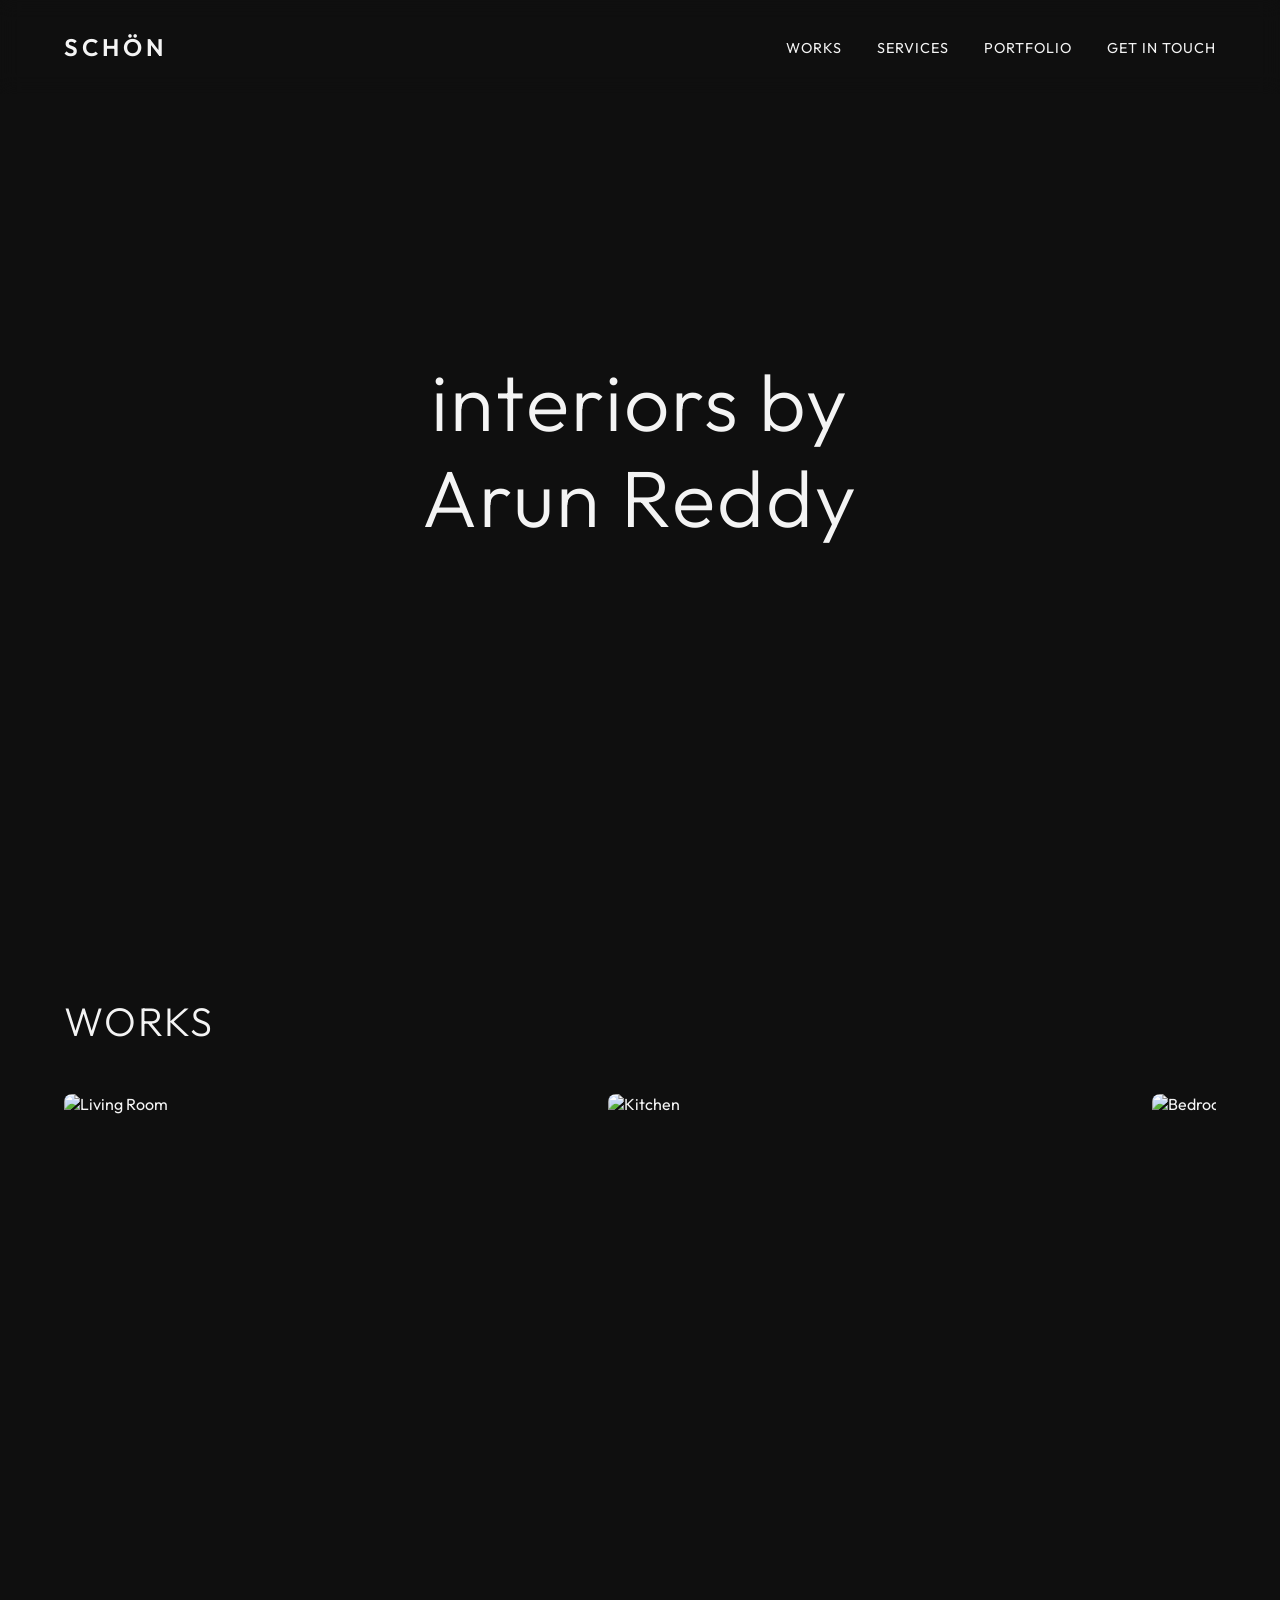
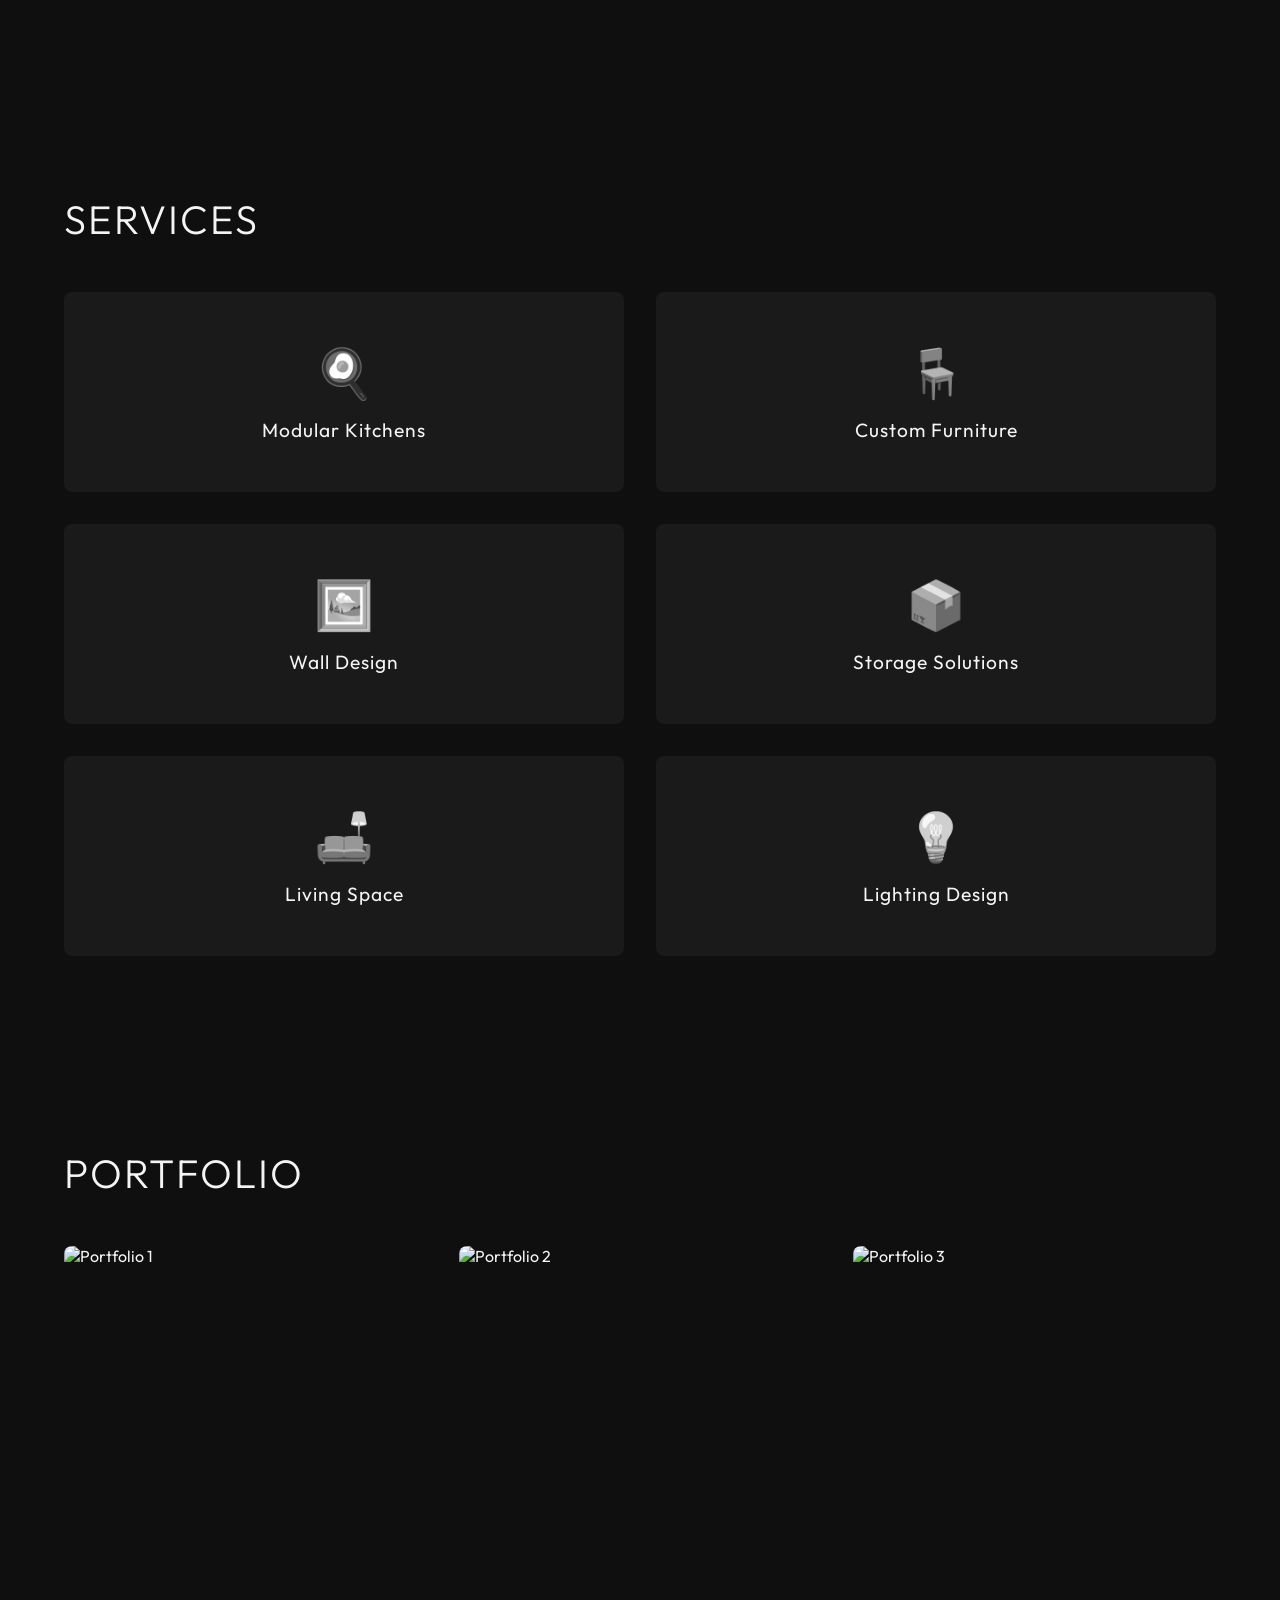
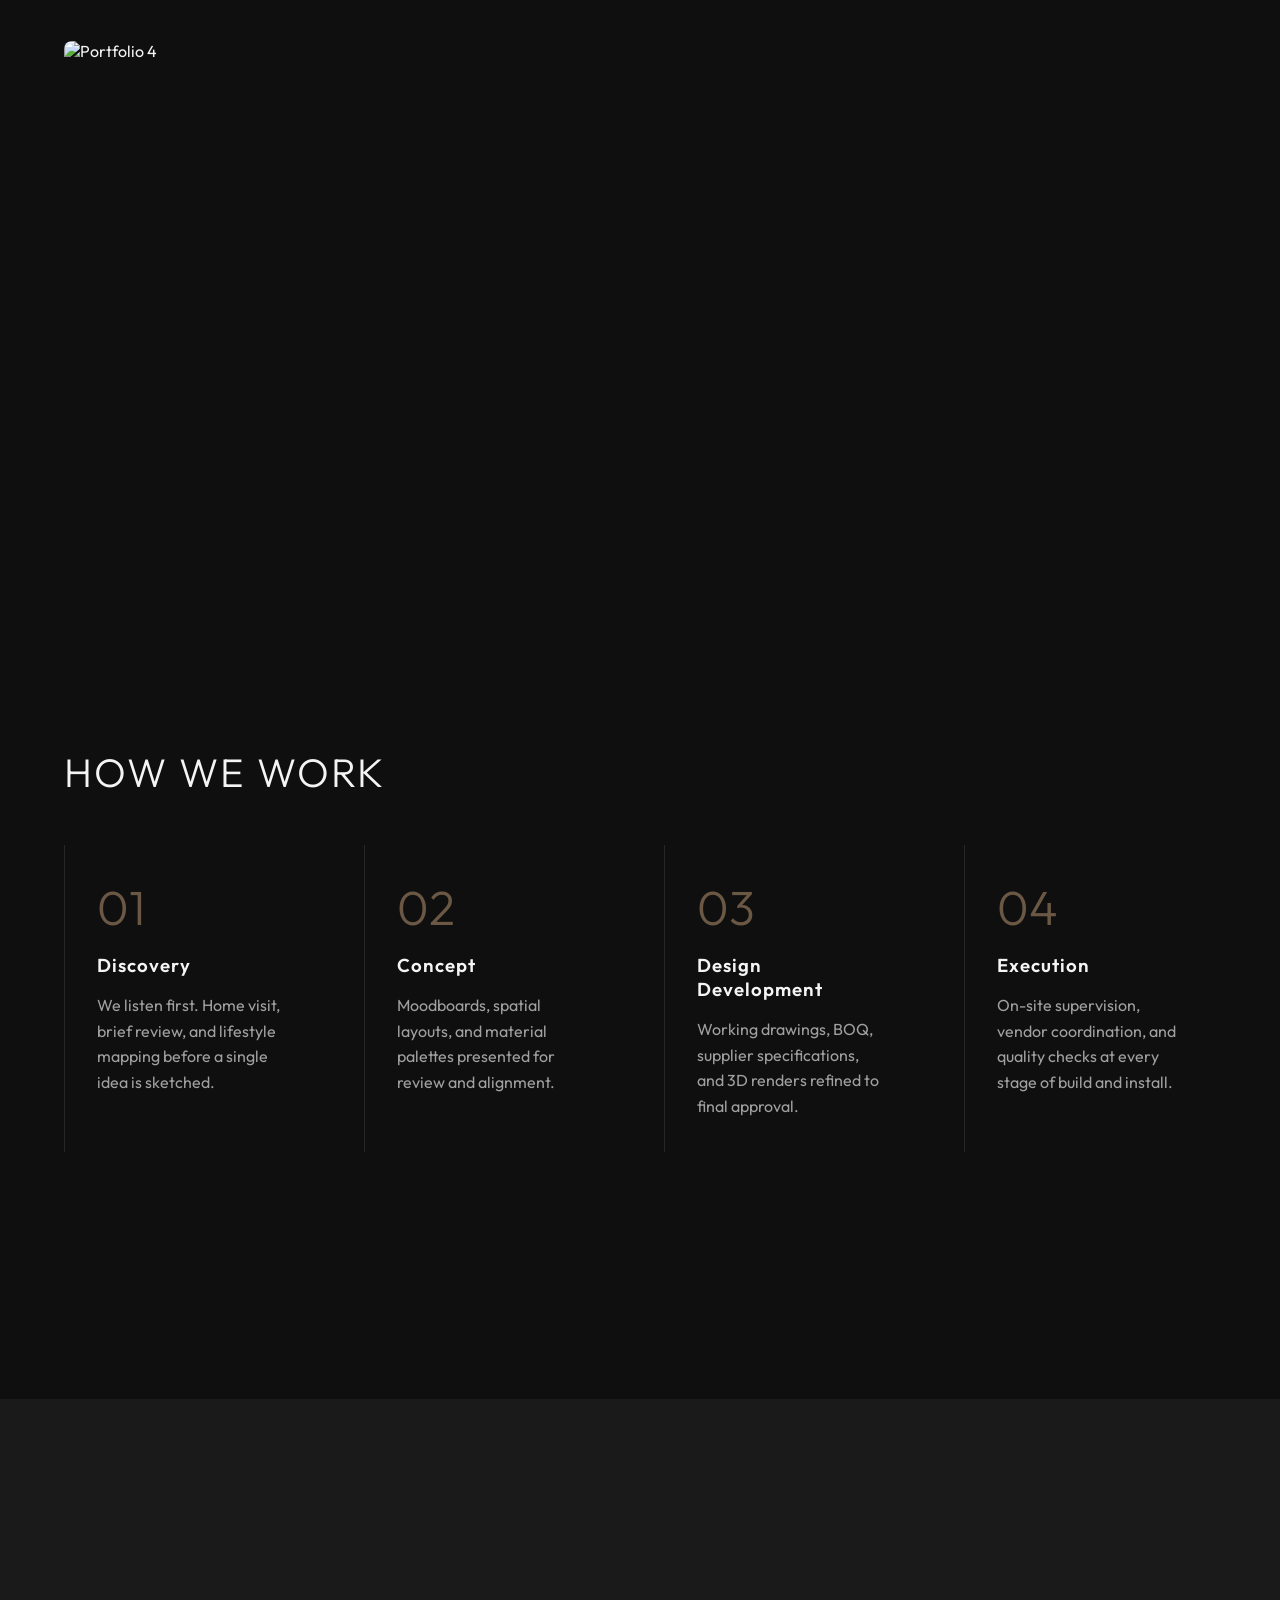
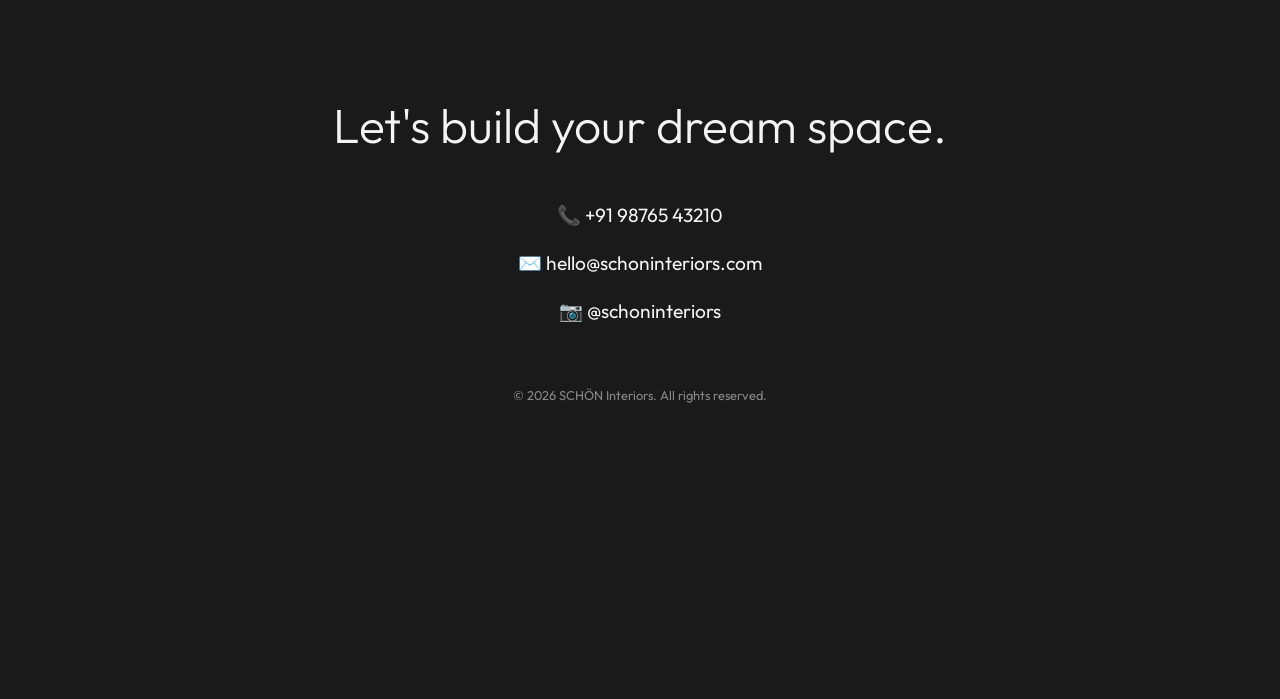
==== index.html @ d665f3f0 "Add files via upload" ====
<!DOCTYPE html>
<html lang="en">
<head>
    <meta charset="UTF-8">
    <meta name="viewport" content="width=device-width, initial-scale=1.0">
    <title>SCHÖN | Interiors by Arun Reddy</title>
    <link rel="stylesheet" href="style.css">
    <link rel="preconnect" href="https://fonts.googleapis.com">
    <link rel="preconnect" href="https://fonts.gstatic.com" crossorigin>
    <link href="https://fonts.googleapis.com/css2?family=Outfit:wght@300;400;600&display=swap" rel="stylesheet">
</head>
<body>
    <!-- Intro Animation -->
    <div id="intro">
        <h1 class="intro-logo">SCHÖN</h1>
    </div>

    <!-- Header -->
    <header id="header">
        <div class="logo">SCHÖN</div>
        <nav>
            <a href="#works">Works</a>
            <a href="#services">Services</a>
            <a href="#portfolio">Portfolio</a>
            <a href="#contact">Get in Touch</a>
        </nav>
    </header>

    <!-- Hero Section -->
    <section id="hero">
        <div class="hero-content">
            <h1>interiors by<br>Arun Reddy</h1>
        </div>
    </section>

    <!-- Works Section -->
    <section id="works">
        <h2 class="section-title">Works</h2>
        <div class="horizontal-scroll-wrapper">
            <div class="horizontal-scroll-container" id="works-container">
                <div class="work-item">
                    <img src="https://images.unsplash.com/photo-1600210492486-724fe5c67fb0?auto=format&fit=crop&w=800&q=80" alt="Living Room">
                    <div class="overlay"><span>Luxury Living Room</span></div>
                </div>
                <div class="work-item">
                    <img src="https://images.unsplash.com/photo-1556910103-1c02745aae4d?auto=format&fit=crop&w=800&q=80" alt="Kitchen">
                    <div class="overlay"><span>Modern Modular Kitchen</span></div>
                </div>
                <div class="work-item">
                    <img src="https://images.unsplash.com/photo-1540932239986-30128078f3c5?auto=format&fit=crop&w=800&q=80" alt="Bedroom">
                    <div class="overlay"><span>Minimalist Bedroom</span></div>
                </div>
                <div class="work-item">
                    <img src="https://images.unsplash.com/photo-1588854337236-6889d631faa8?auto=format&fit=crop&w=800&q=80" alt="Office">
                    <div class="overlay"><span>Corporate Workspace</span></div>
                </div>
                <div class="work-item">
                    <img src="https://images.unsplash.com/photo-1600607687920-4e2a09cf159d?auto=format&fit=crop&w=800&q=80" alt="Dining">
                    <div class="overlay"><span>Elegant Dining Area</span></div>
                </div>
                <div class="work-item">
                    <img src="https://images.unsplash.com/photo-1600585154340-be6161a56a0c?auto=format&fit=crop&w=800&q=80" alt="Villa">
                    <div class="overlay"><span>Bespoke Villa</span></div>
                </div>
            </div>
        </div>
    </section>

    <!-- Services Section -->
    <section id="services">
        <h2 class="section-title">Services</h2>
        <div class="services-grid">
            <a href="service.html?type=modular-kitchens" class="service-card">
                <div class="icon">🍳</div>
                <h3>Modular Kitchens</h3>
            </a>
            <a href="service.html?type=custom-furniture" class="service-card">
                <div class="icon">🪑</div>
                <h3>Custom Furniture</h3>
            </a>
            <a href="service.html?type=wall-design" class="service-card">
                <div class="icon">🖼️</div>
                <h3>Wall Design</h3>
            </a>
            <a href="service.html?type=storage-solutions" class="service-card">
                <div class="icon">📦</div>
                <h3>Storage Solutions</h3>
            </a>
            <a href="service.html?type=living-space" class="service-card">
                <div class="icon">🛋️</div>
                <h3>Living Space</h3>
            </a>
            <a href="service.html?type=lighting-design" class="service-card">
                <div class="icon">💡</div>
                <h3>Lighting Design</h3>
            </a>
        </div>
    </section>

    <!-- Portfolio Section -->
    <section id="portfolio">
        <h2 class="section-title">Portfolio</h2>
        <div class="portfolio-grid">
            <div class="portfolio-item"><img src="https://images.unsplash.com/photo-1600210492493-0946911123ea?auto=format&fit=crop&w=600&q=80" alt="Portfolio 1"></div>
            <div class="portfolio-item"><img src="https://images.unsplash.com/photo-1616486338812-3dadae4b4ace?auto=format&fit=crop&w=600&q=80" alt="Portfolio 2"></div>
            <div class="portfolio-item"><img src="https://images.unsplash.com/photo-1618221195710-dd6b41faaea6?auto=format&fit=crop&w=600&q=80" alt="Portfolio 3"></div>
            <div class="portfolio-item"><img src="https://images.unsplash.com/photo-1616137466211-f939a420be84?auto=format&fit=crop&w=600&q=80" alt="Portfolio 4"></div>
        </div>
    </section>

    <!-- How We Work Section -->
    <section id="how-we-work">
        <h2 class="section-title">How we work</h2>
        <div class="process-steps">
            <div class="step">
                <div class="step-number">01</div>
                <h3>Discovery</h3>
                <p>We listen first. Home visit, brief review, and lifestyle mapping before a single idea is sketched.</p>
            </div>
            <div class="step">
                <div class="step-number">02</div>
                <h3>Concept</h3>
                <p>Moodboards, spatial layouts, and material palettes presented for review and alignment.</p>
            </div>
            <div class="step">
                <div class="step-number">03</div>
                <h3>Design Development</h3>
                <p>Working drawings, BOQ, supplier specifications, and 3D renders refined to final approval.</p>
            </div>
            <div class="step">
                <div class="step-number">04</div>
                <h3>Execution</h3>
                <p>On-site supervision, vendor coordination, and quality checks at every stage of build and install.</p>
            </div>
        </div>
    </section>

    <!-- Get In Touch Section -->
    <section id="contact">
        <div class="contact-content">
            <h2>Let's build your dream space.</h2>
            <div class="contact-details">
                <a href="tel:+919876543210" class="contact-link">📞 +91 98765 43210</a>
                <a href="mailto:hello@schoninteriors.com" class="contact-link">✉️ hello@schoninteriors.com</a>
                <a href="https://instagram.com/schoninteriors" target="_blank" class="contact-link">📷 @schoninteriors</a>
            </div>
        </div>
        <footer>
            <p>&copy; 2026 SCHÖN Interiors. All rights reserved.</p>
        </footer>
    </section>

    <script src="script.js"></script>
</body>
</html>
---- style.css ----
:root {
    --bg-color: #0f0f0f;
    --text-color: #f4f4f4;
    --accent-color: #c7a17a;
    --card-bg: #1a1a1a;
    --hover-bg: #2a2a2a;
    --transition: all 0.3s ease;
}

* {
    margin: 0;
    padding: 0;
    box-sizing: border-box;
}

html {
    scroll-behavior: smooth;
}

body {
    font-family: 'Outfit', sans-serif;
    background-color: var(--bg-color);
    color: var(--text-color);
    overflow-x: hidden;
}

/* Intro Animation */
#intro {
    position: fixed;
    top: 0;
    left: 0;
    width: 100%;
    height: 100vh;
    background-color: var(--bg-color);
    z-index: 9999;
    display: flex;
    justify-content: center;
    align-items: center;
    animation: fadeOut 1s ease-in-out 2s forwards;
}

.intro-logo {
    font-size: 4rem;
    letter-spacing: 10px;
    font-weight: 300;
    opacity: 0;
    animation: fadeInOut 2s ease-in-out forwards;
}

@keyframes fadeInOut {
    0% { opacity: 0; transform: scale(0.95); }
    50% { opacity: 1; transform: scale(1); }
    100% { opacity: 0; transform: scale(1.05); }
}

@keyframes fadeOut {
    to {
        opacity: 0;
        visibility: hidden;
    }
}

/* Header */
header {
    position: fixed;
    top: 0;
    left: 0;
    width: 100%;
    padding: 2rem 4rem;
    display: flex;
    justify-content: space-between;
    align-items: center;
    z-index: 1000;
    background: rgba(15, 15, 15, 0.8);
    backdrop-filter: blur(10px);
}

.logo {
    font-size: 1.5rem;
    font-weight: 600;
    letter-spacing: 4px;
}

nav a {
    color: var(--text-color);
    text-decoration: none;
    margin-left: 2rem;
    font-size: 0.9rem;
    text-transform: uppercase;
    letter-spacing: 1px;
    transition: var(--transition);
}

nav a:hover {
    color: var(--accent-color);
}

/* Common Section Styles */
section {
    padding: 6rem 4rem;
    min-height: 100vh;
    display: flex;
    flex-direction: column;
    justify-content: center;
}

.section-title {
    font-size: 2.5rem;
    font-weight: 300;
    margin-bottom: 3rem;
    text-transform: uppercase;
    letter-spacing: 2px;
}

/* Hero Section */
#hero {
    height: 100vh;
    display: flex;
    align-items: center;
    justify-content: center;
    text-align: center;
}

.hero-content h1 {
    font-size: 5rem;
    font-weight: 300;
    line-height: 1.2;
    letter-spacing: 2px;
}

/* Works Section - Horizontal Scroll */
#works {
    overflow: hidden;
    padding-bottom: 0;
    min-height: auto;
}

.horizontal-scroll-wrapper {
    overflow-x: auto;
    scrollbar-width: none; /* Firefox */
}

.horizontal-scroll-wrapper::-webkit-scrollbar {
    display: none; /* Chrome */
}

.horizontal-scroll-container {
    display: flex;
    gap: 2rem;
    padding-bottom: 4rem;
    width: max-content;
}

.work-item {
    position: relative;
    width: 40vw; /* 2 columns roughly visible */
    min-width: 300px;
    height: 60vh;
    border-radius: 8px;
    overflow: hidden;
    cursor: pointer;
}

.work-item img {
    width: 100%;
    height: 100%;
    object-fit: cover;
    transition: transform 0.5s ease;
}

.work-item .overlay {
    position: absolute;
    inset: 0;
    background: rgba(0, 0, 0, 0.6);
    display: flex;
    align-items: center;
    justify-content: center;
    opacity: 0;
    transition: var(--transition);
}

.work-item .overlay span {
    font-size: 1.5rem;
    font-weight: 400;
    letter-spacing: 1px;
    transform: translateY(20px);
    transition: var(--transition);
}

.work-item:hover img {
    transform: scale(1.05);
}

.work-item:hover .overlay {
    opacity: 1;
}

.work-item:hover .overlay span {
    transform: translateY(0);
}

/* Services Section */
.services-grid {
    display: grid;
    grid-template-columns: repeat(2, 1fr);
    grid-auto-rows: minmax(200px, auto);
    gap: 2rem;
}

.service-card {
    background-color: var(--card-bg);
    padding: 3rem;
    border-radius: 8px;
    text-decoration: none;
    color: var(--text-color);
    display: flex;
    flex-direction: column;
    align-items: center;
    justify-content: center;
    text-align: center;
    transition: var(--transition);
}

.service-card .icon {
    font-size: 3rem;
    margin-bottom: 1rem;
    filter: grayscale(1);
    transition: var(--transition);
}

.service-card h3 {
    font-weight: 400;
    font-size: 1.2rem;
    letter-spacing: 1px;
}

.service-card:hover {
    background-color: var(--hover-bg);
    transform: translateY(-5px);
}

.service-card:hover h3 {
    color: var(--accent-color);
}

.service-card:hover .icon {
    filter: grayscale(0);
}

/* Portfolio Section */
.portfolio-grid {
    display: grid;
    grid-template-columns: repeat(auto-fill, minmax(300px, 1fr));
    gap: 2rem;
}

.portfolio-item {
    border-radius: 8px;
    overflow: hidden;
    aspect-ratio: 1;
}

.portfolio-item img {
    width: 100%;
    height: 100%;
    object-fit: cover;
    transition: transform 0.5s ease;
}

.portfolio-item:hover img {
    transform: scale(1.05);
}

/* How We Work Section */
.process-steps {
    display: grid;
    grid-template-columns: repeat(auto-fit, minmax(250px, 1fr));
    gap: 3rem;
}

.step {
    padding: 2rem;
    border-left: 1px solid rgba(255, 255, 255, 0.1);
}

.step-number {
    font-size: 3rem;
    font-weight: 300;
    color: var(--accent-color);
    opacity: 0.5;
    margin-bottom: 1rem;
}

.step h3 {
    margin-bottom: 1rem;
    font-weight: 600;
    letter-spacing: 1px;
}

.step p {
    color: #a0a0a0;
    line-height: 1.6;
}

/* Contact Section */
#contact {
    align-items: center;
    text-align: center;
    background-color: var(--card-bg);
}

.contact-content h2 {
    font-size: 3rem;
    font-weight: 300;
    margin-bottom: 3rem;
}

.contact-details {
    display: flex;
    flex-direction: column;
    gap: 1.5rem;
    margin-bottom: 4rem;
}

.contact-link {
    color: var(--text-color);
    text-decoration: none;
    font-size: 1.2rem;
    transition: var(--transition);
}

.contact-link:hover {
    color: var(--accent-color);
}

footer {
    opacity: 0.5;
    font-size: 0.8rem;
}

/* Responsive */
@media (max-width: 768px) {
    header { padding: 1.5rem; flex-direction: column; gap: 1rem; }
    nav a { margin: 0 1rem; }
    .hero-content h1 { font-size: 3rem; }
    .services-grid { grid-template-columns: 1fr; }
    .work-item { width: 80vw; }
}
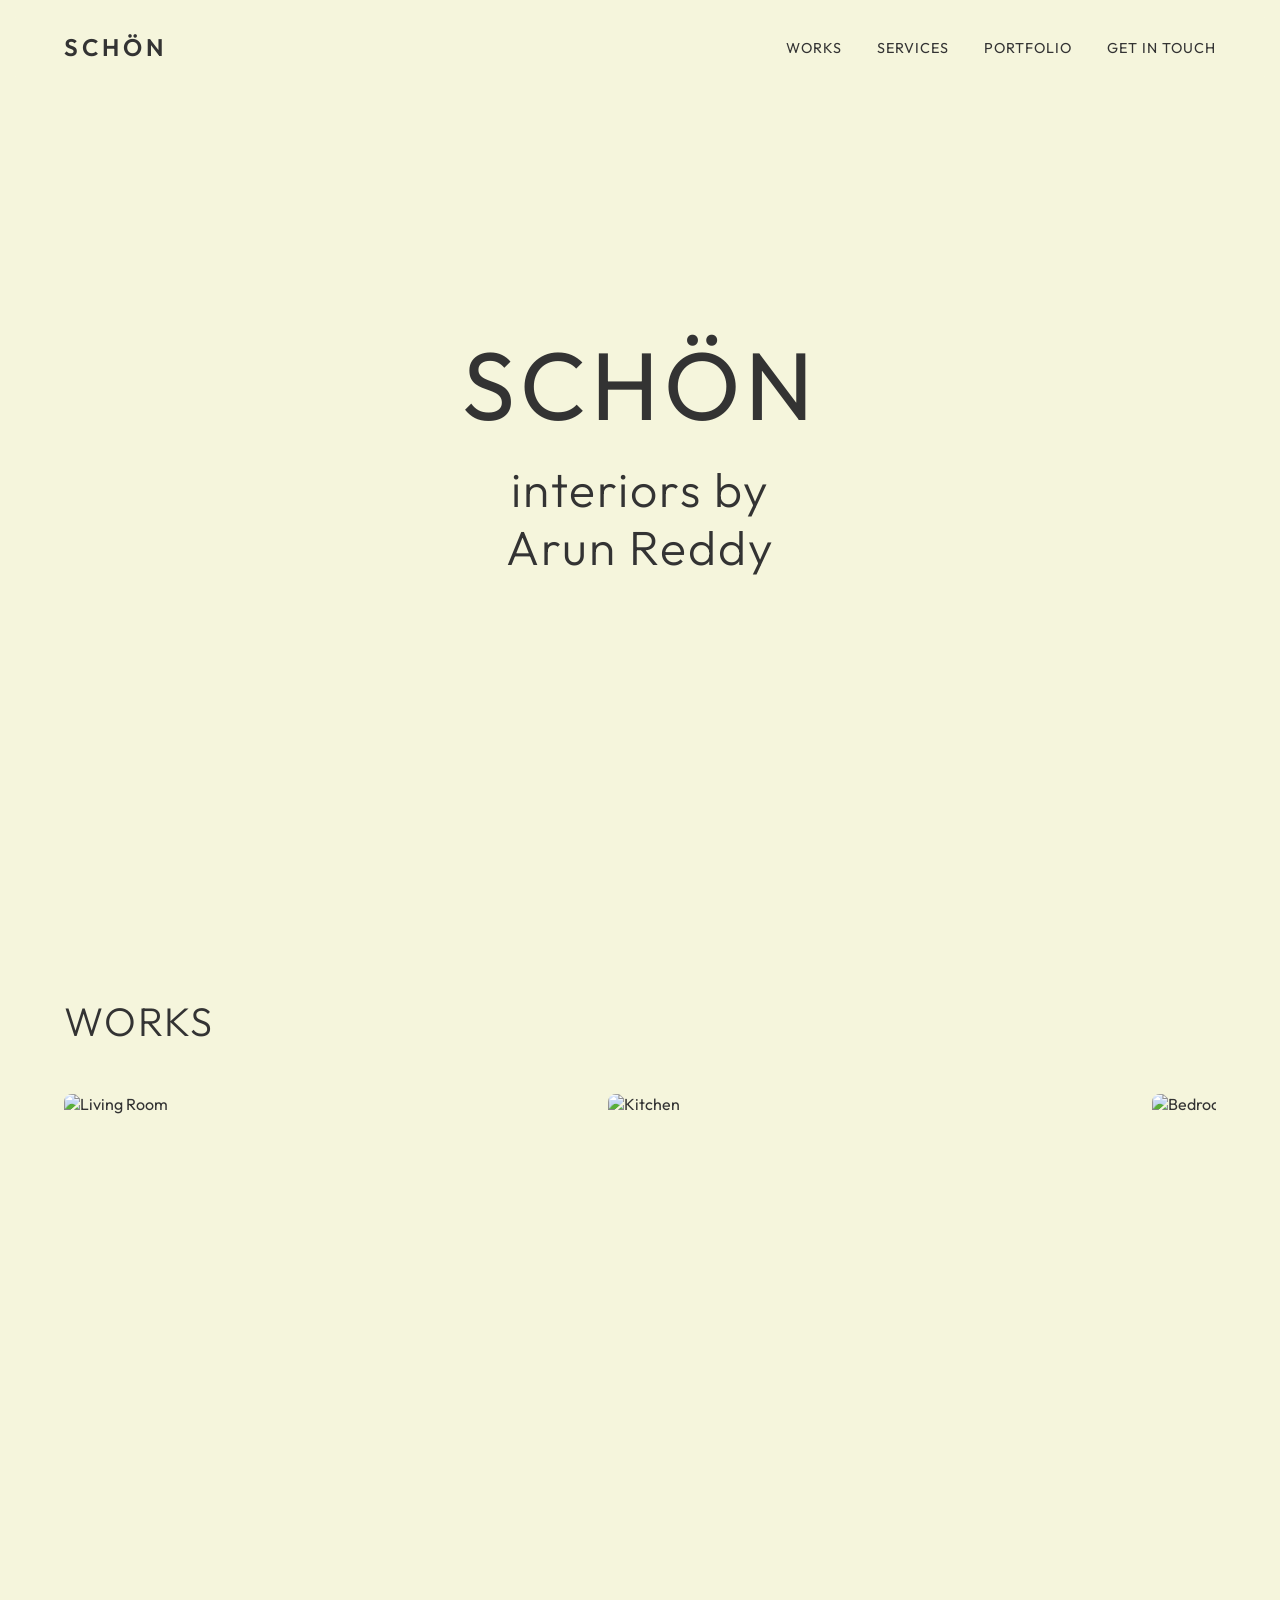
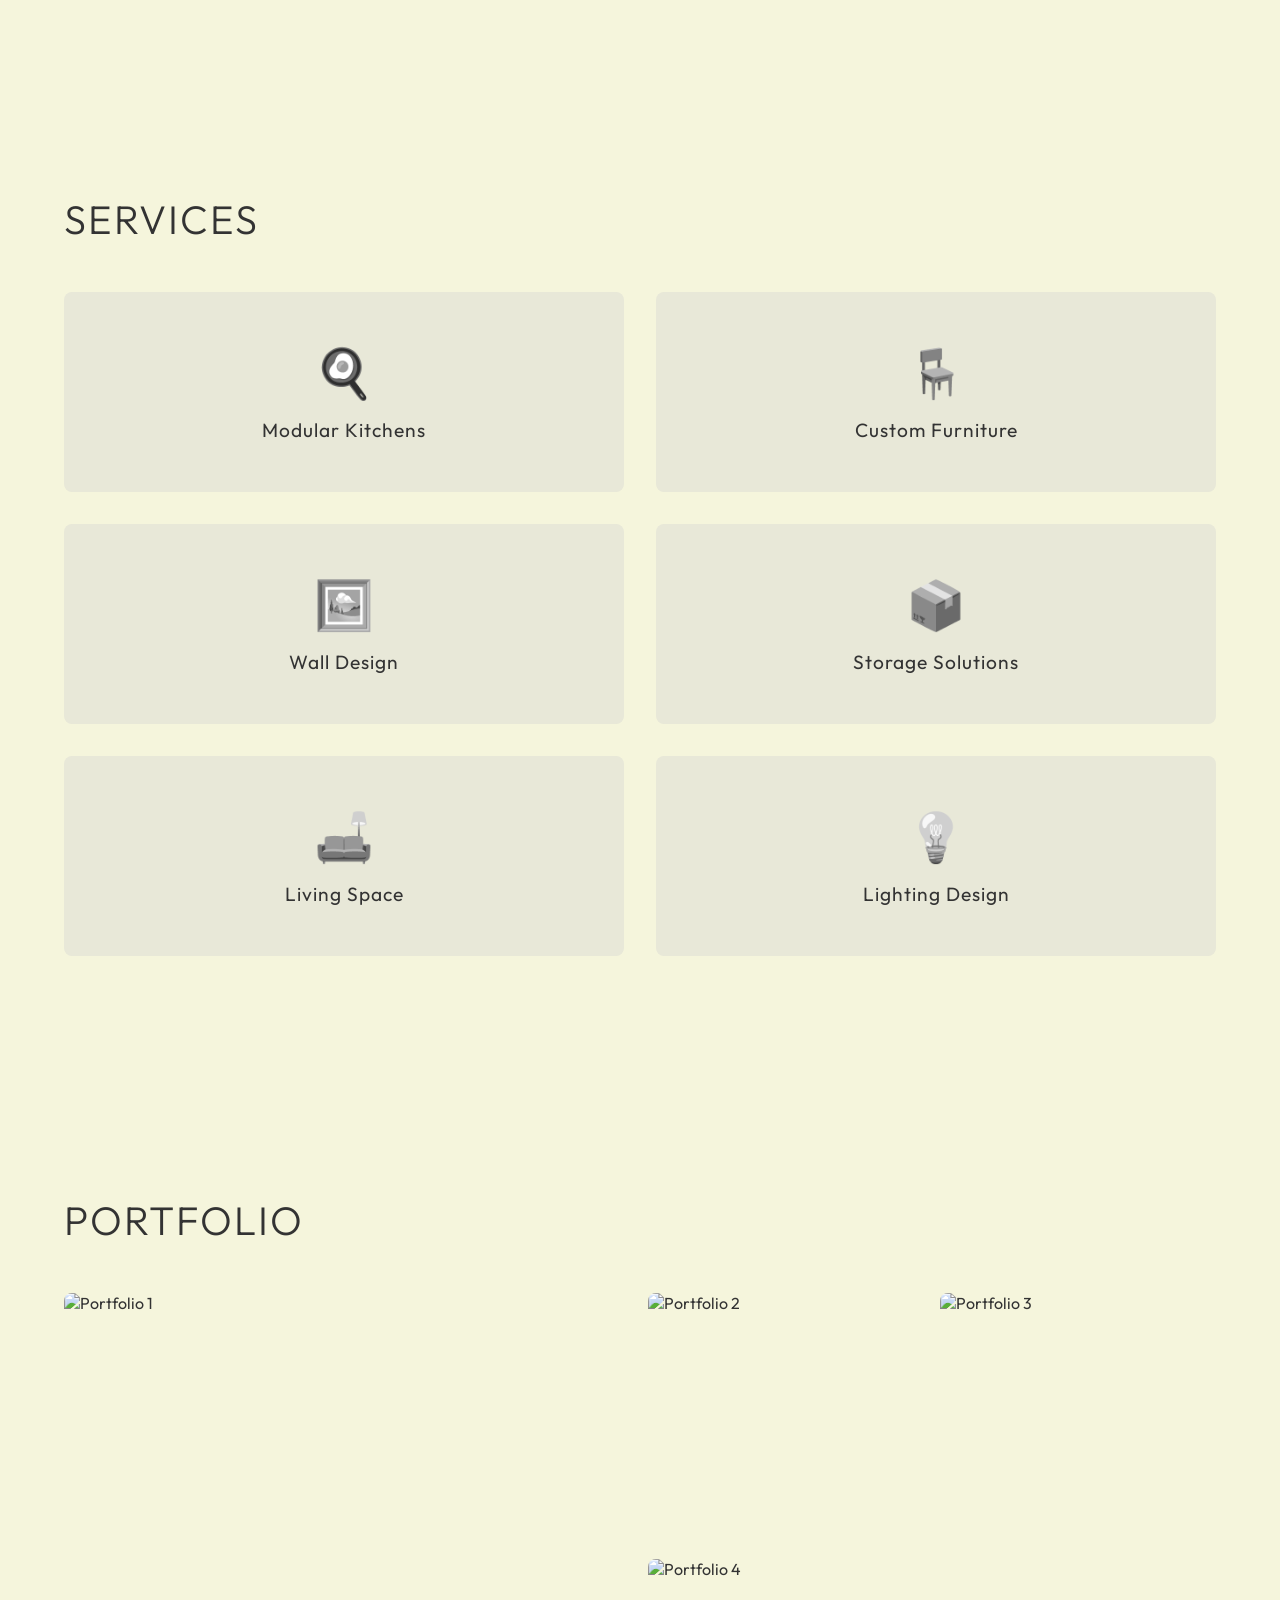
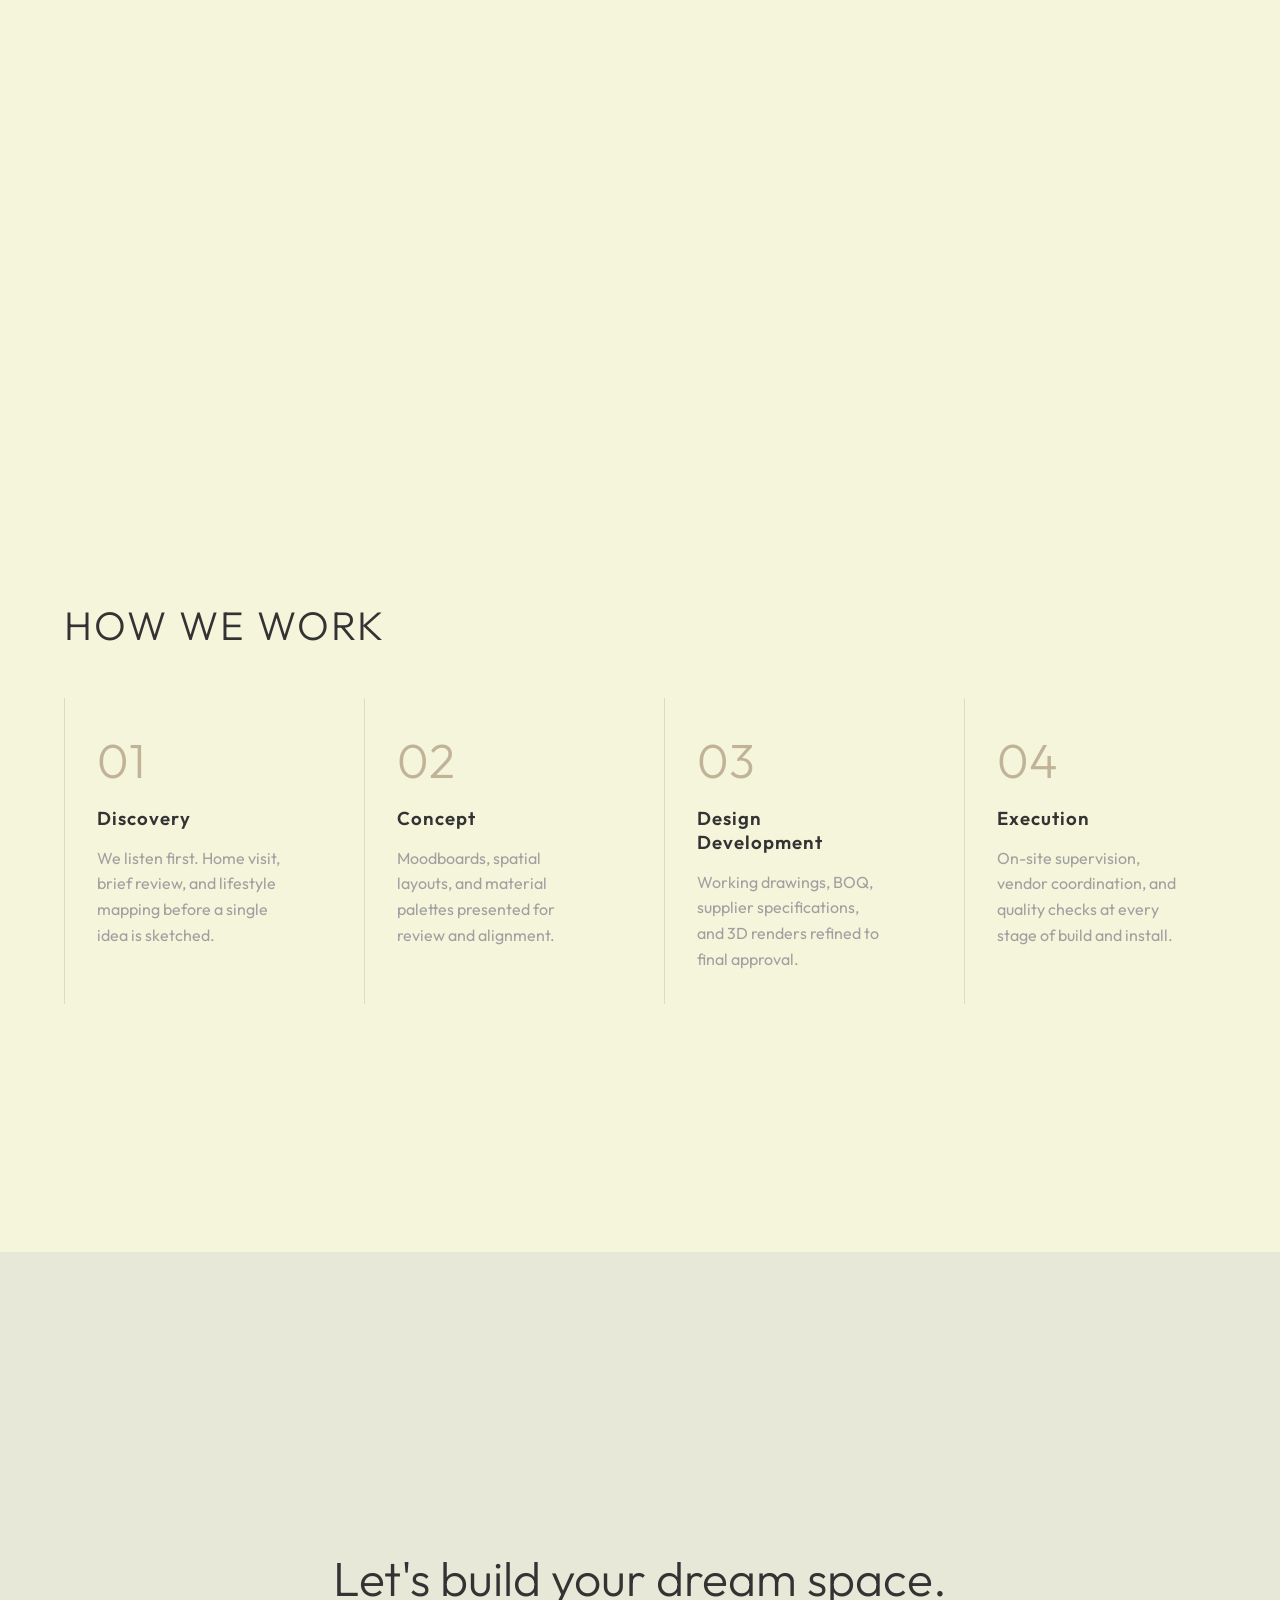
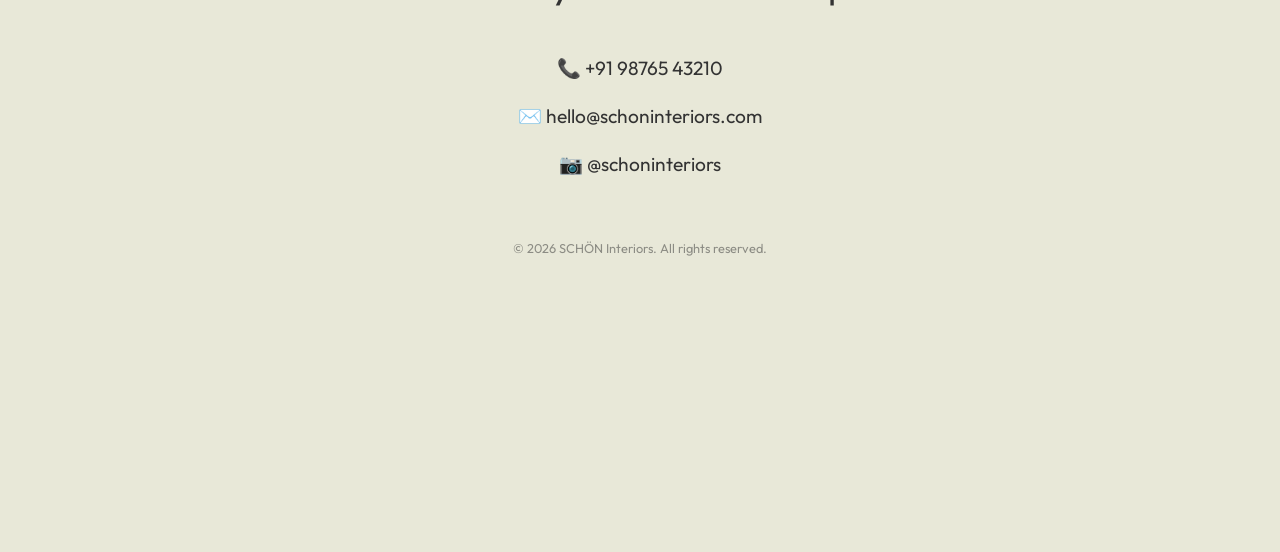
==== commit 08cd50cf: "Add files via upload" ====
--- a/index.html
+++ b/index.html
@@ -17,7 +17,7 @@
 
     <!-- Header -->
     <header id="header">
-        <div class="logo">SCHÖN</div>
+        <a href="index.html" class="logo" style="text-decoration:none; color:inherit;">SCHÖN</a>
         <nav>
             <a href="#works">Works</a>
             <a href="#services">Services</a>
@@ -29,7 +29,8 @@
     <!-- Hero Section -->
     <section id="hero">
         <div class="hero-content">
-            <h1>interiors by<br>Arun Reddy</h1>
+            <h1 class="hero-title">SCHÖN</h1>
+            <h2 class="hero-subtitle">interiors by<br>Arun Reddy</h2>
         </div>
     </section>
 
--- a/style.css
+++ b/style.css
@@ -1,9 +1,9 @@
 :root {
-    --bg-color: #0f0f0f;
-    --text-color: #f4f4f4;
-    --accent-color: #c7a17a;
-    --card-bg: #1a1a1a;
-    --hover-bg: #2a2a2a;
+    --bg-color: #f5f5dc;
+    --text-color: #333333;
+    --accent-color: #8c7355;
+    --card-bg: #e8e8d8;
+    --hover-bg: #dcdcc6;
     --transition: all 0.3s ease;
 }
 
@@ -48,9 +48,20 @@
 }
 
 @keyframes fadeInOut {
-    0% { opacity: 0; transform: scale(0.95); }
-    50% { opacity: 1; transform: scale(1); }
-    100% { opacity: 0; transform: scale(1.05); }
+    0% {
+        opacity: 0;
+        transform: scale(0.95);
+    }
+
+    50% {
+        opacity: 1;
+        transform: scale(1);
+    }
+
+    100% {
+        opacity: 0;
+        transform: scale(1.05);
+    }
 }
 
 @keyframes fadeOut {
@@ -71,7 +82,7 @@
     justify-content: space-between;
     align-items: center;
     z-index: 1000;
-    background: rgba(15, 15, 15, 0.8);
+    background: rgba(245, 245, 220, 0.8);
     backdrop-filter: blur(10px);
 }
 
@@ -121,8 +132,15 @@
     text-align: center;
 }
 
-.hero-content h1 {
-    font-size: 5rem;
+.hero-content .hero-title {
+    font-size: 6rem;
+    font-weight: 400;
+    letter-spacing: 5px;
+    margin-bottom: 1rem;
+}
+
+.hero-content .hero-subtitle {
+    font-size: 3rem;
     font-weight: 300;
     line-height: 1.2;
     letter-spacing: 2px;
@@ -137,11 +155,13 @@
 
 .horizontal-scroll-wrapper {
     overflow-x: auto;
-    scrollbar-width: none; /* Firefox */
+    scrollbar-width: none;
+    /* Firefox */
 }
 
 .horizontal-scroll-wrapper::-webkit-scrollbar {
-    display: none; /* Chrome */
+    display: none;
+    /* Chrome */
 }
 
 .horizontal-scroll-container {
@@ -149,11 +169,29 @@
     gap: 2rem;
     padding-bottom: 4rem;
     width: max-content;
+    animation: scrollWorks 20s linear infinite;
+}
+
+.horizontal-scroll-container:hover {
+    animation-play-state: paused;
+}
+
+@keyframes scrollWorks {
+    0% {
+        transform: translateX(0);
+    }
+
+    100% {
+        transform: translateX(calc(-50% - 1rem));
+    }
+
+    /* Scrolls half the duplicated list */
 }
 
 .work-item {
     position: relative;
-    width: 40vw; /* 2 columns roughly visible */
+    width: 40vw;
+    /* 2 columns roughly visible */
     min-width: 300px;
     height: 60vh;
     border-radius: 8px;
@@ -192,7 +230,7 @@
 }
 
 .work-item:hover .overlay {
-    opacity: 1;
+    opacity: 0.5;
 }
 
 .work-item:hover .overlay span {
@@ -250,14 +288,34 @@
 /* Portfolio Section */
 .portfolio-grid {
     display: grid;
-    grid-template-columns: repeat(auto-fill, minmax(300px, 1fr));
-    gap: 2rem;
+    grid-template-columns: repeat(4, 1fr);
+    grid-auto-rows: 250px;
+    gap: 1rem;
+}
+
+.portfolio-item:nth-child(1) {
+    grid-column: span 2;
+    grid-row: span 2;
+}
+
+.portfolio-item:nth-child(2) {
+    grid-column: span 1;
+    grid-row: span 1;
+}
+
+.portfolio-item:nth-child(3) {
+    grid-column: span 1;
+    grid-row: span 2;
+}
+
+.portfolio-item:nth-child(4) {
+    grid-column: span 1;
+    grid-row: span 1;
 }
 
 .portfolio-item {
     border-radius: 8px;
     overflow: hidden;
-    aspect-ratio: 1;
 }
 
 .portfolio-item img {
@@ -280,7 +338,7 @@
 
 .step {
     padding: 2rem;
-    border-left: 1px solid rgba(255, 255, 255, 0.1);
+    border-left: 1px solid rgba(0, 0, 0, 0.1);
 }
 
 .step-number {
@@ -340,9 +398,25 @@
 
 /* Responsive */
 @media (max-width: 768px) {
-    header { padding: 1.5rem; flex-direction: column; gap: 1rem; }
-    nav a { margin: 0 1rem; }
-    .hero-content h1 { font-size: 3rem; }
-    .services-grid { grid-template-columns: 1fr; }
-    .work-item { width: 80vw; }
-}
+    header {
+        padding: 1.5rem;
+        flex-direction: column;
+        gap: 1rem;
+    }
+
+    nav a {
+        margin: 0 1rem;
+    }
+
+    .hero-content h1 {
+        font-size: 3rem;
+    }
+
+    .services-grid {
+        grid-template-columns: 1fr;
+    }
+
+    .work-item {
+        width: 80vw;
+    }
+}
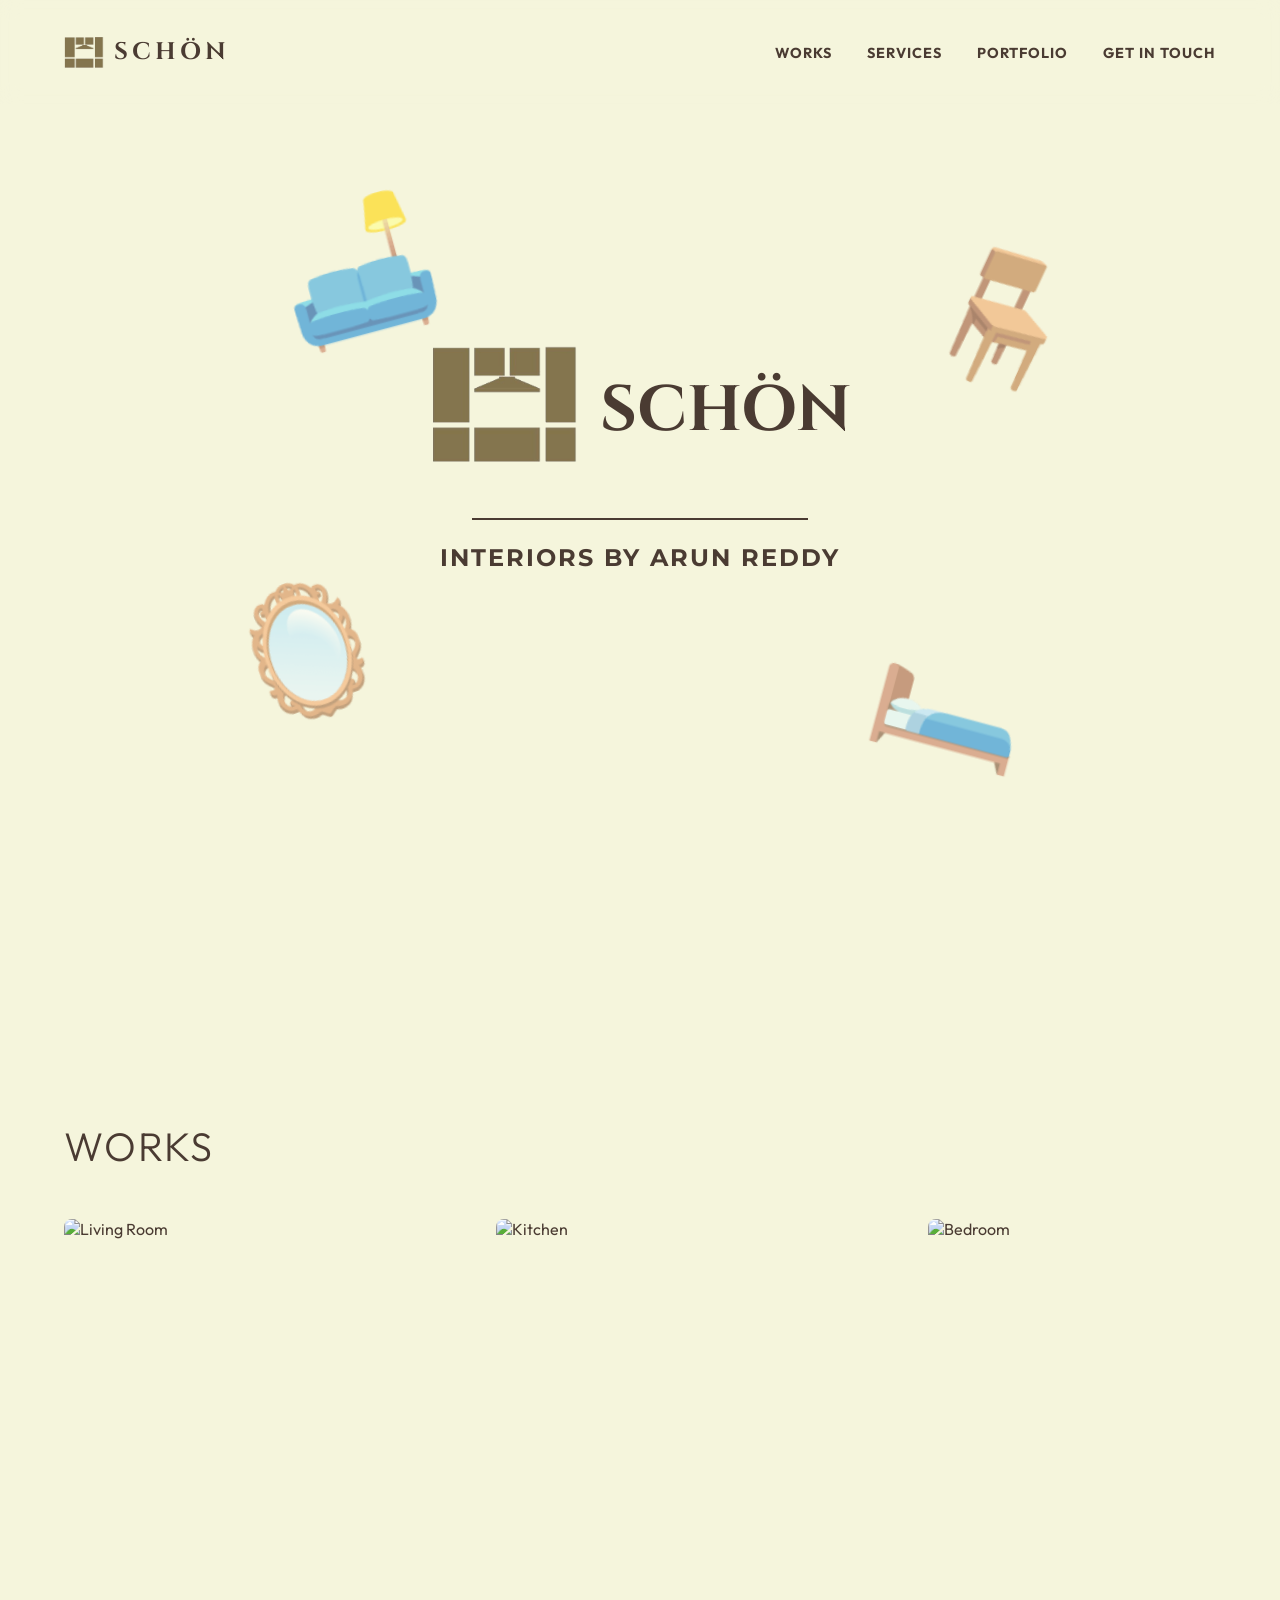
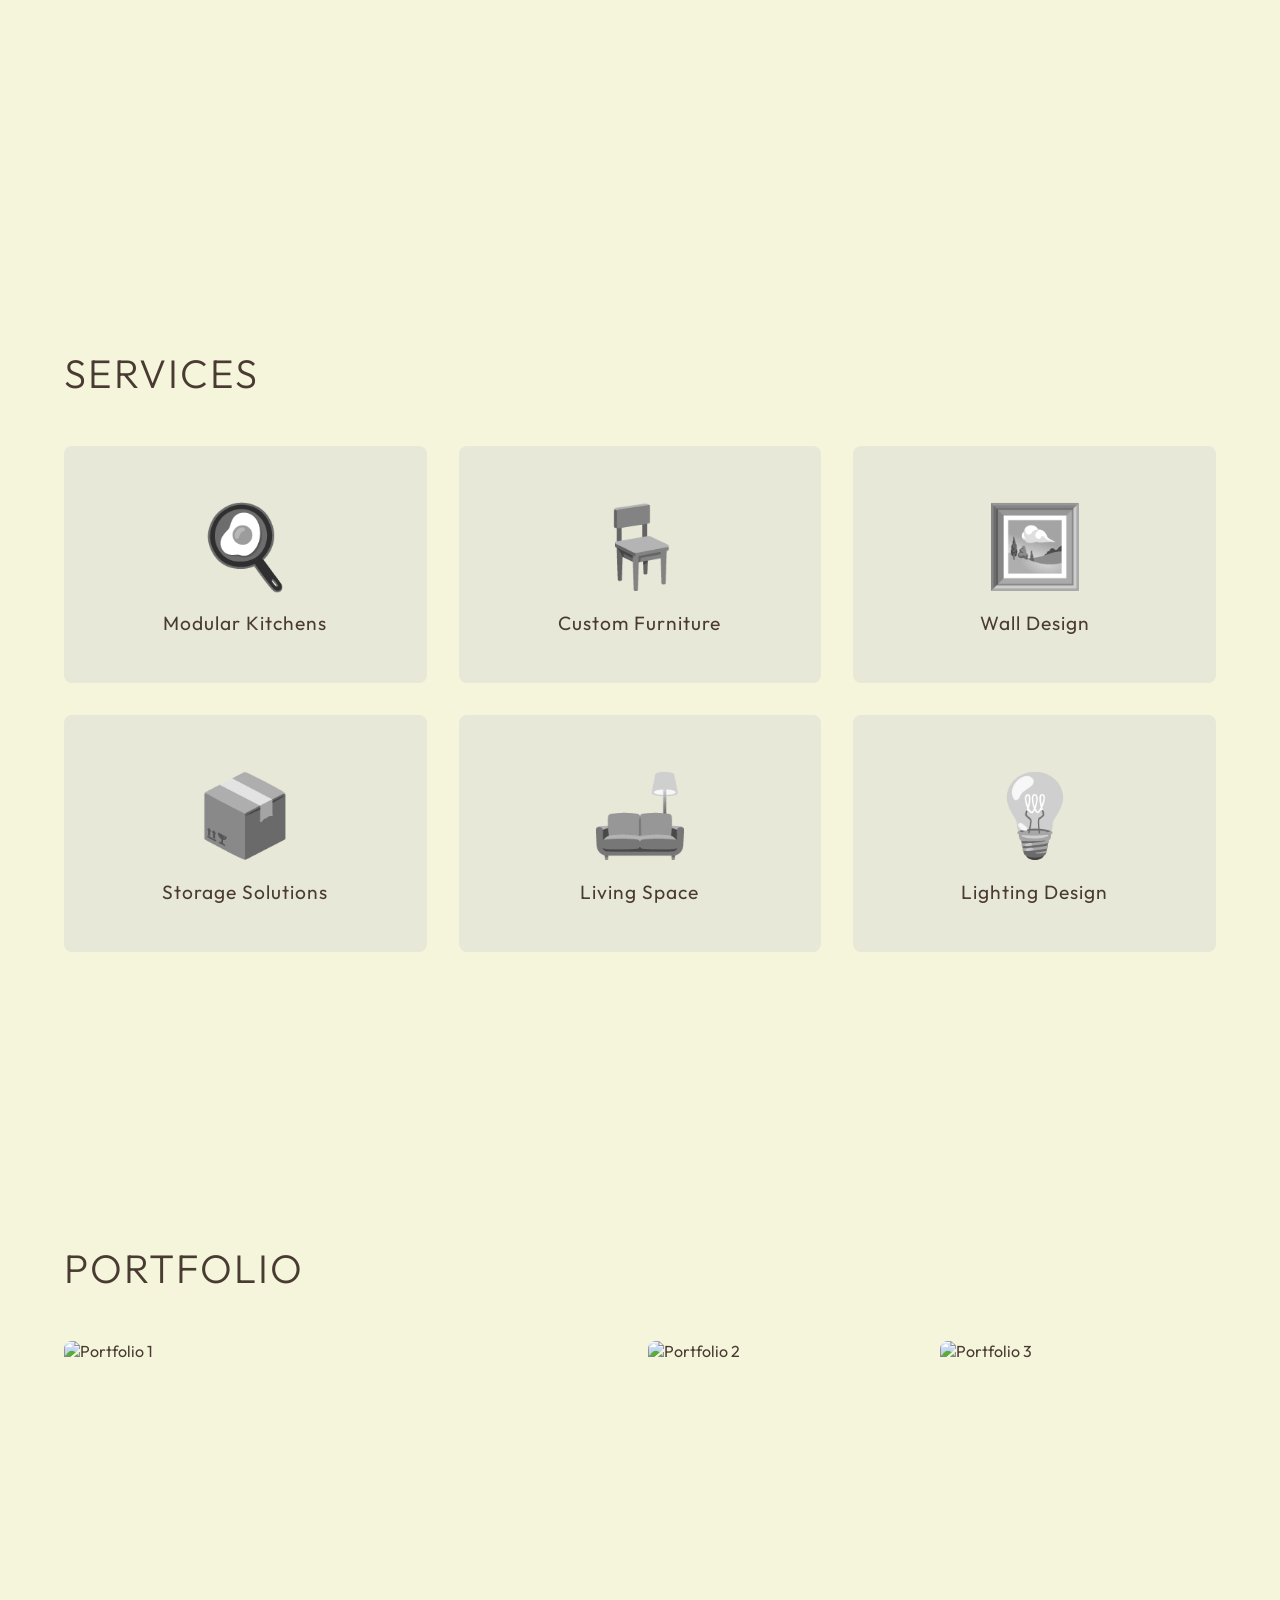
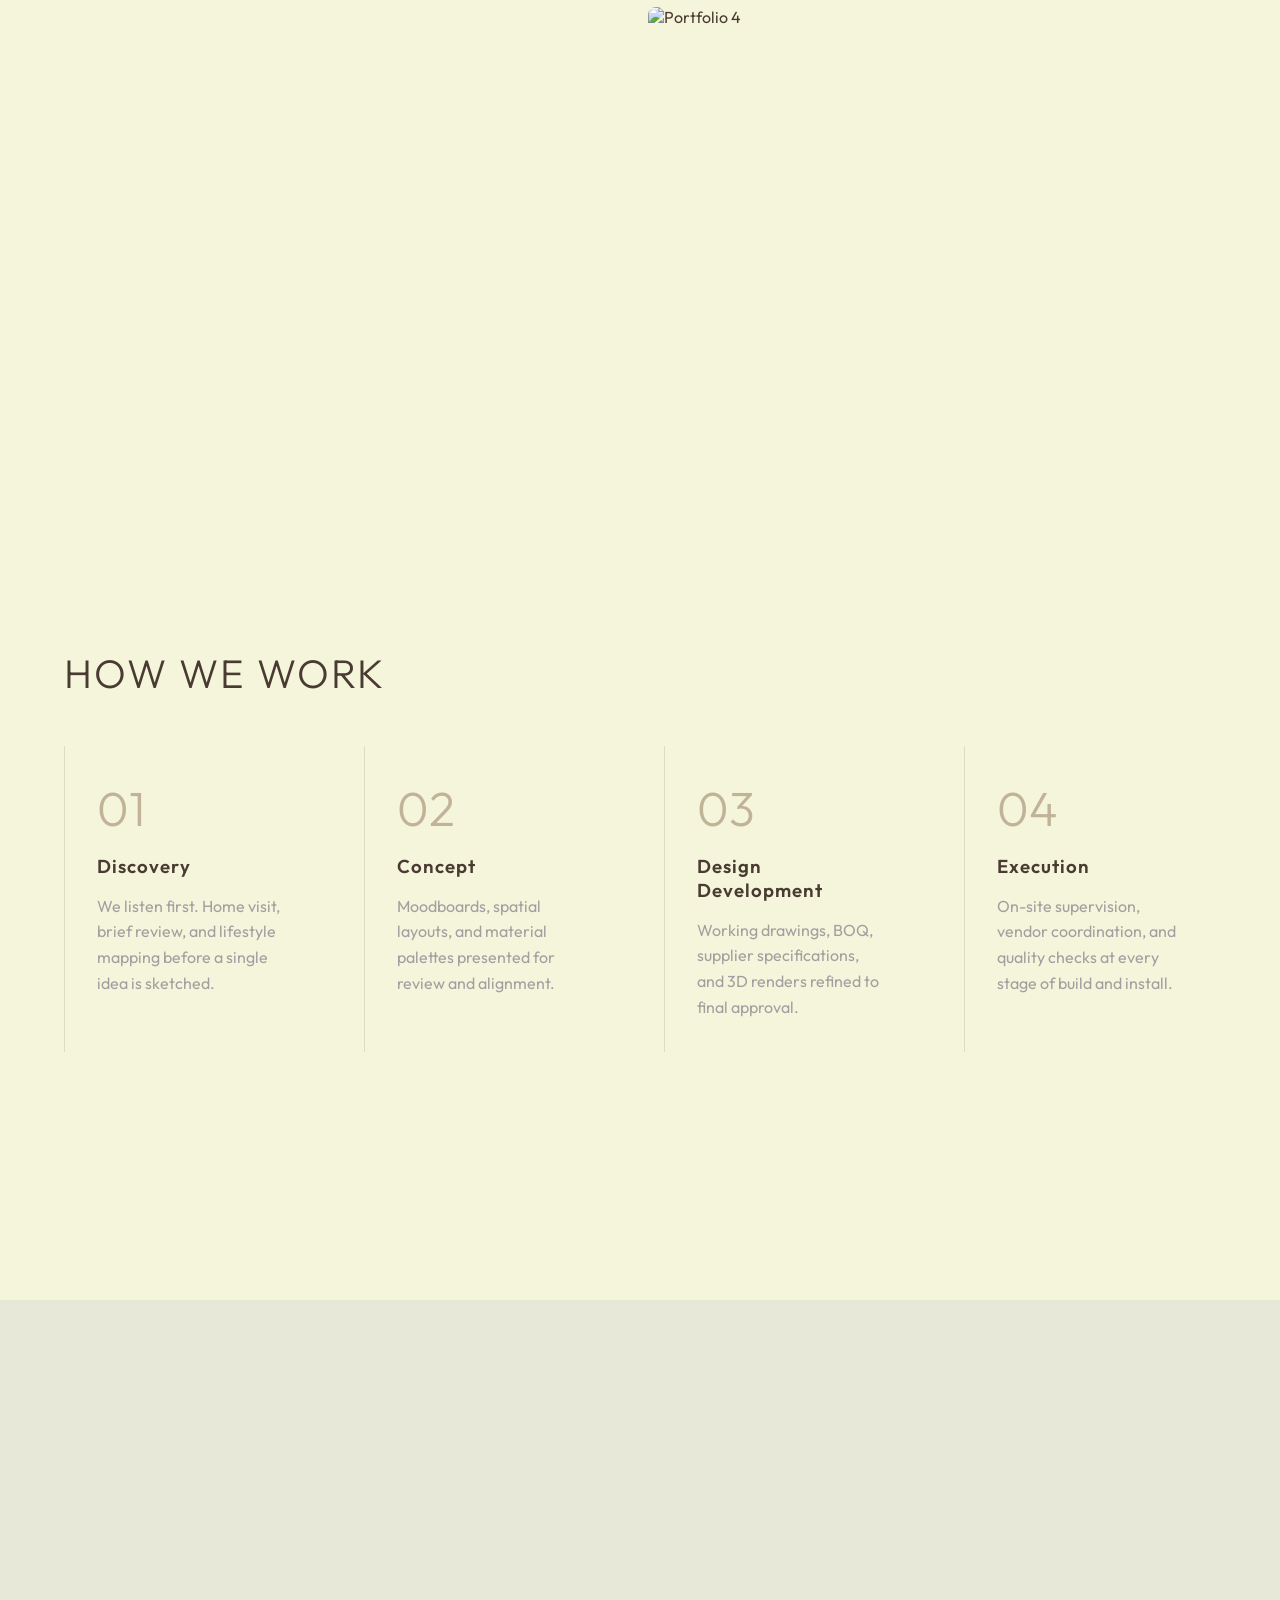
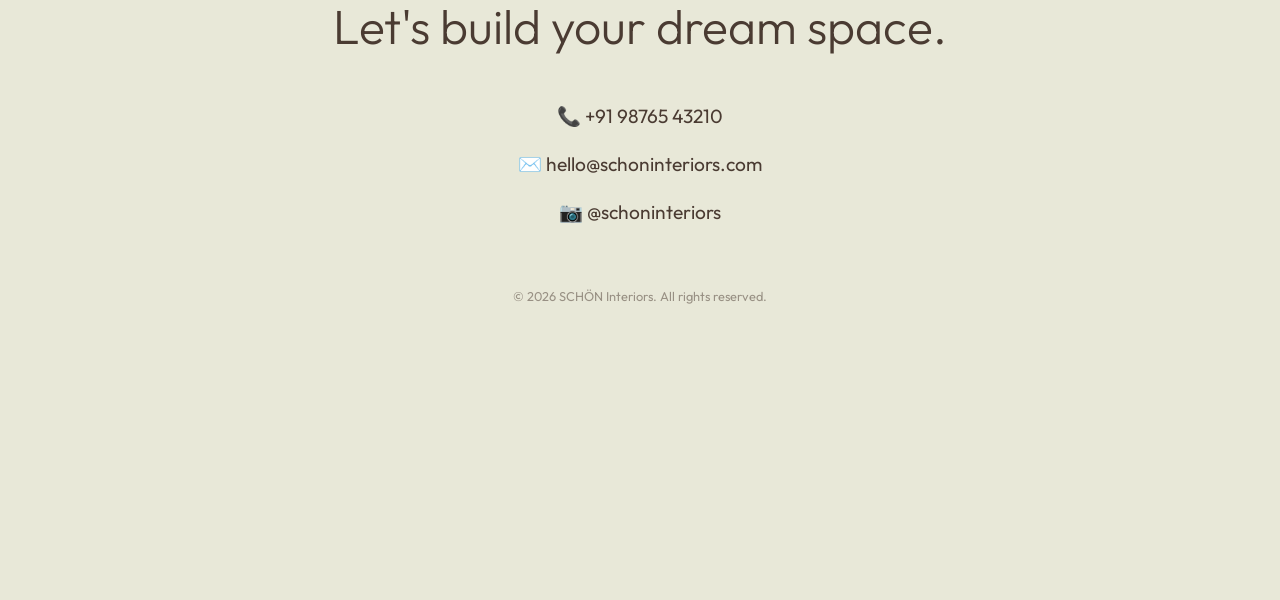
==== commit 2513c058: "New website" ====
--- a/index.html
+++ b/index.html
@@ -6,18 +6,30 @@
     <title>SCHÖN | Interiors by Arun Reddy</title>
     <link rel="stylesheet" href="style.css">
     <link rel="preconnect" href="https://fonts.googleapis.com">
-    <link rel="preconnect" href="https://fonts.gstatic.com" crossorigin>
-    <link href="https://fonts.googleapis.com/css2?family=Outfit:wght@300;400;600&display=swap" rel="stylesheet">
+    <link href="https://fonts.googleapis.com/css2?family=Cinzel:wght@400;600;700&family=Montserrat:wght@300;400;600&family=Outfit:wght@300;400;600&display=swap" rel="stylesheet">
+    <link rel="icon" type="image/png" href="logo_transparent.png">
 </head>
 <body>
     <!-- Intro Animation -->
     <div id="intro">
-        <h1 class="intro-logo">SCHÖN</h1>
+        <div style="display: flex; align-items: center; gap: 20px;">
+            <img src="logo_transparent.png" alt="SCHÖN Logo" style="height: 120px; opacity: 0; animation: fadeIn 0.5s forwards;">
+            <div style="font-family: 'Cinzel', serif; font-size: 4rem; font-weight: 700; display: flex;">
+                <span style="opacity: 0; animation: fadeIn 0.5s forwards 0.5s;">S</span>
+                <span style="opacity: 0; animation: fadeIn 0.5s forwards 0.6s;">C</span>
+                <span style="opacity: 0; animation: fadeIn 0.5s forwards 0.7s;">H</span>
+                <span style="opacity: 0; animation: fadeIn 0.5s forwards 0.8s;">Ö</span>
+                <span style="opacity: 0; animation: fadeIn 0.5s forwards 0.9s;">N</span>
+            </div>
+        </div>
     </div>
 
     <!-- Header -->
     <header id="header">
-        <a href="index.html" class="logo" style="text-decoration:none; color:inherit;">SCHÖN</a>
+        <a href="index.html" class="logo" style="text-decoration:none; color:inherit; display: flex; align-items: center;">
+            <img src="logo_transparent.png" alt="SCHÖN Logo" style="height: 40px; display: block;">
+            <span style="font-family: 'Cinzel', serif; font-size: 1.5rem; font-weight: 700; margin-left: 10px;">SCHÖN</span>
+        </a>
         <nav>
             <a href="#works">Works</a>
             <a href="#services">Services</a>
@@ -27,10 +39,20 @@
     </header>
 
     <!-- Hero Section -->
-    <section id="hero">
-        <div class="hero-content">
-            <h1 class="hero-title">SCHÖN</h1>
-            <h2 class="hero-subtitle">interiors by<br>Arun Reddy</h2>
+    <section id="hero" style="position: relative; overflow: hidden;">
+        <!-- Native Vector Cartoon Furniture (Emojis) Popouts -->
+        <div class="popout-furniture" style="--x: -300px; --y: -200px; --rot: -15deg; --delay: 0.2s;">🛋️</div>
+        <div class="popout-furniture" style="--x: 350px; --y: -150px; --rot: 25deg; --delay: 0.4s;">🪑</div>
+        <div class="popout-furniture" style="--x: -350px; --y: 180px; --rot: -20deg; --delay: 0.6s;">🪞</div>
+        <div class="popout-furniture" style="--x: 300px; --y: 220px; --rot: 15deg; --delay: 0.8s;">🛏️</div>
+        
+        <div class="hero-content" style="position: relative; z-index: 1;">
+            <div style="display: flex; align-items: center; justify-content: center; margin-bottom: 1.5rem;">
+                <img src="logo_transparent.png" class="hero-title" alt="SCHÖN Logo" style="height: 150px; margin-right: 20px;">
+                <h1 style="font-family: 'Cinzel', serif; font-size: 4rem; font-weight: 700; margin: 0;">SCHÖN</h1>
+            </div>
+            <hr style="width: 80%; border: none; border-top: 2px solid var(--text-color); margin: 0 auto 1.5rem;">
+            <h2 class="hero-subtitle" style="text-transform: uppercase; font-size: 1.5rem;">INTERIORS BY ARUN REDDY</h2>
         </div>
     </section>
 
@@ -39,6 +61,31 @@
         <h2 class="section-title">Works</h2>
         <div class="horizontal-scroll-wrapper">
             <div class="horizontal-scroll-container" id="works-container">
+                <div class="work-item">
+                    <img src="https://images.unsplash.com/photo-1600210492486-724fe5c67fb0?auto=format&fit=crop&w=800&q=80" alt="Living Room">
+                    <div class="overlay"><span>Luxury Living Room</span></div>
+                </div>
+                <div class="work-item">
+                    <img src="https://images.unsplash.com/photo-1556910103-1c02745aae4d?auto=format&fit=crop&w=800&q=80" alt="Kitchen">
+                    <div class="overlay"><span>Modern Modular Kitchen</span></div>
+                </div>
+                <div class="work-item">
+                    <img src="https://images.unsplash.com/photo-1540932239986-30128078f3c5?auto=format&fit=crop&w=800&q=80" alt="Bedroom">
+                    <div class="overlay"><span>Minimalist Bedroom</span></div>
+                </div>
+                <div class="work-item">
+                    <img src="https://images.unsplash.com/photo-1588854337236-6889d631faa8?auto=format&fit=crop&w=800&q=80" alt="Office">
+                    <div class="overlay"><span>Corporate Workspace</span></div>
+                </div>
+                <div class="work-item">
+                    <img src="https://images.unsplash.com/photo-1600607687920-4e2a09cf159d?auto=format&fit=crop&w=800&q=80" alt="Dining">
+                    <div class="overlay"><span>Elegant Dining Area</span></div>
+                </div>
+                <div class="work-item">
+                    <img src="https://images.unsplash.com/photo-1600585154340-be6161a56a0c?auto=format&fit=crop&w=800&q=80" alt="Villa">
+                    <div class="overlay"><span>Bespoke Villa</span></div>
+                </div>
+                <!-- Duplicate for seamless scroll -->
                 <div class="work-item">
                     <img src="https://images.unsplash.com/photo-1600210492486-724fe5c67fb0?auto=format&fit=crop&w=800&q=80" alt="Living Room">
                     <div class="overlay"><span>Luxury Living Room</span></div>
--- a/style.css
+++ b/style.css
@@ -1,6 +1,6 @@
 :root {
     --bg-color: #f5f5dc;
-    --text-color: #333333;
+    --text-color: #4a3b32; /* subtle dark brown */
     --accent-color: #8c7355;
     --card-bg: #e8e8d8;
     --hover-bg: #dcdcc6;
@@ -36,32 +36,11 @@
     display: flex;
     justify-content: center;
     align-items: center;
-    animation: fadeOut 1s ease-in-out 2s forwards;
-}
-
-.intro-logo {
-    font-size: 4rem;
-    letter-spacing: 10px;
-    font-weight: 300;
-    opacity: 0;
-    animation: fadeInOut 2s ease-in-out forwards;
-}
-
-@keyframes fadeInOut {
-    0% {
-        opacity: 0;
-        transform: scale(0.95);
-    }
-
-    50% {
-        opacity: 1;
-        transform: scale(1);
-    }
-
-    100% {
-        opacity: 0;
-        transform: scale(1.05);
-    }
+    animation: fadeOut 1s ease-in-out 2.5s forwards;
+}
+
+@keyframes fadeIn {
+    to { opacity: 1; }
 }
 
 @keyframes fadeOut {
@@ -82,11 +61,12 @@
     justify-content: space-between;
     align-items: center;
     z-index: 1000;
-    background: rgba(245, 245, 220, 0.8);
+    background: rgba(245, 245, 220, 0.4);
     backdrop-filter: blur(10px);
 }
 
 .logo {
+    font-family: 'Cinzel', serif;
     font-size: 1.5rem;
     font-weight: 600;
     letter-spacing: 4px;
@@ -97,6 +77,7 @@
     text-decoration: none;
     margin-left: 2rem;
     font-size: 0.9rem;
+    font-weight: 700;
     text-transform: uppercase;
     letter-spacing: 1px;
     transition: var(--transition);
@@ -133,6 +114,7 @@
 }
 
 .hero-content .hero-title {
+    font-family: 'Cinzel', serif;
     font-size: 6rem;
     font-weight: 400;
     letter-spacing: 5px;
@@ -140,63 +122,49 @@
 }
 
 .hero-content .hero-subtitle {
+    font-family: 'Montserrat', sans-serif;
     font-size: 3rem;
-    font-weight: 300;
+    font-weight: 700;
     line-height: 1.2;
     letter-spacing: 2px;
 }
 
-/* Works Section - Horizontal Scroll */
+/* Works Section */
 #works {
+    padding-bottom: 6rem;
+    min-height: 100vh;
+}
+
+.horizontal-scroll-wrapper {
+    width: 100%;
     overflow: hidden;
-    padding-bottom: 0;
-    min-height: auto;
-}
-
-.horizontal-scroll-wrapper {
-    overflow-x: auto;
-    scrollbar-width: none;
-    /* Firefox */
-}
-
-.horizontal-scroll-wrapper::-webkit-scrollbar {
-    display: none;
-    /* Chrome */
+    white-space: nowrap;
 }
 
 .horizontal-scroll-container {
-    display: flex;
+    display: inline-flex;
     gap: 2rem;
-    padding-bottom: 4rem;
     width: max-content;
-    animation: scrollWorks 20s linear infinite;
+    animation: marquee 20s linear infinite;
 }
 
 .horizontal-scroll-container:hover {
     animation-play-state: paused;
 }
 
-@keyframes scrollWorks {
-    0% {
-        transform: translateX(0);
-    }
-
-    100% {
-        transform: translateX(calc(-50% - 1rem));
-    }
-
-    /* Scrolls half the duplicated list */
+@keyframes marquee {
+    0% { transform: translateX(0); }
+    100% { transform: translateX(calc(-50% - 1rem)); }
 }
 
 .work-item {
     position: relative;
-    width: 40vw;
-    /* 2 columns roughly visible */
-    min-width: 300px;
-    height: 60vh;
+    width: 400px;
+    height: 40vh;
     border-radius: 8px;
     overflow: hidden;
     cursor: pointer;
+    flex-shrink: 0;
 }
 
 .work-item img {
@@ -211,15 +179,16 @@
     inset: 0;
     background: rgba(0, 0, 0, 0.6);
     display: flex;
-    align-items: center;
+    align-items: flex-end;
     justify-content: center;
+    padding-bottom: 2rem;
     opacity: 0;
     transition: var(--transition);
 }
 
 .work-item .overlay span {
     font-size: 1.5rem;
-    font-weight: 400;
+    font-weight: 700;
     letter-spacing: 1px;
     transform: translateY(20px);
     transition: var(--transition);
@@ -240,7 +209,7 @@
 /* Services Section */
 .services-grid {
     display: grid;
-    grid-template-columns: repeat(2, 1fr);
+    grid-template-columns: repeat(3, 1fr);
     grid-auto-rows: minmax(200px, auto);
     gap: 2rem;
 }
@@ -260,7 +229,7 @@
 }
 
 .service-card .icon {
-    font-size: 3rem;
+    font-size: 5rem;
     margin-bottom: 1rem;
     filter: grayscale(1);
     transition: var(--transition);
@@ -416,7 +385,33 @@
         grid-template-columns: 1fr;
     }
 
+    .horizontal-scroll-container {
+        grid-template-columns: 1fr;
+    }
+
     .work-item {
-        width: 80vw;
+        width: 100%;
+    }
+}
+
+/* Popout Furniture Animation */
+.popout-furniture {
+    position: absolute;
+    top: 50%;
+    left: 50%;
+    font-size: 8rem;
+    margin-top: -4rem; /* center offset */
+    margin-left: -4rem; /* center offset */
+    transform: scale(0);
+    opacity: 0;
+    animation: popout 1s cubic-bezier(0.175, 0.885, 0.32, 1.275) var(--delay) forwards;
+    z-index: 0;
+    pointer-events: none; /* so they don't block clicks on text */
+}
+
+@keyframes popout {
+    100% {
+        opacity: 0.6;
+        transform: translate(var(--x), var(--y)) scale(1) rotate(var(--rot));
     }
 }
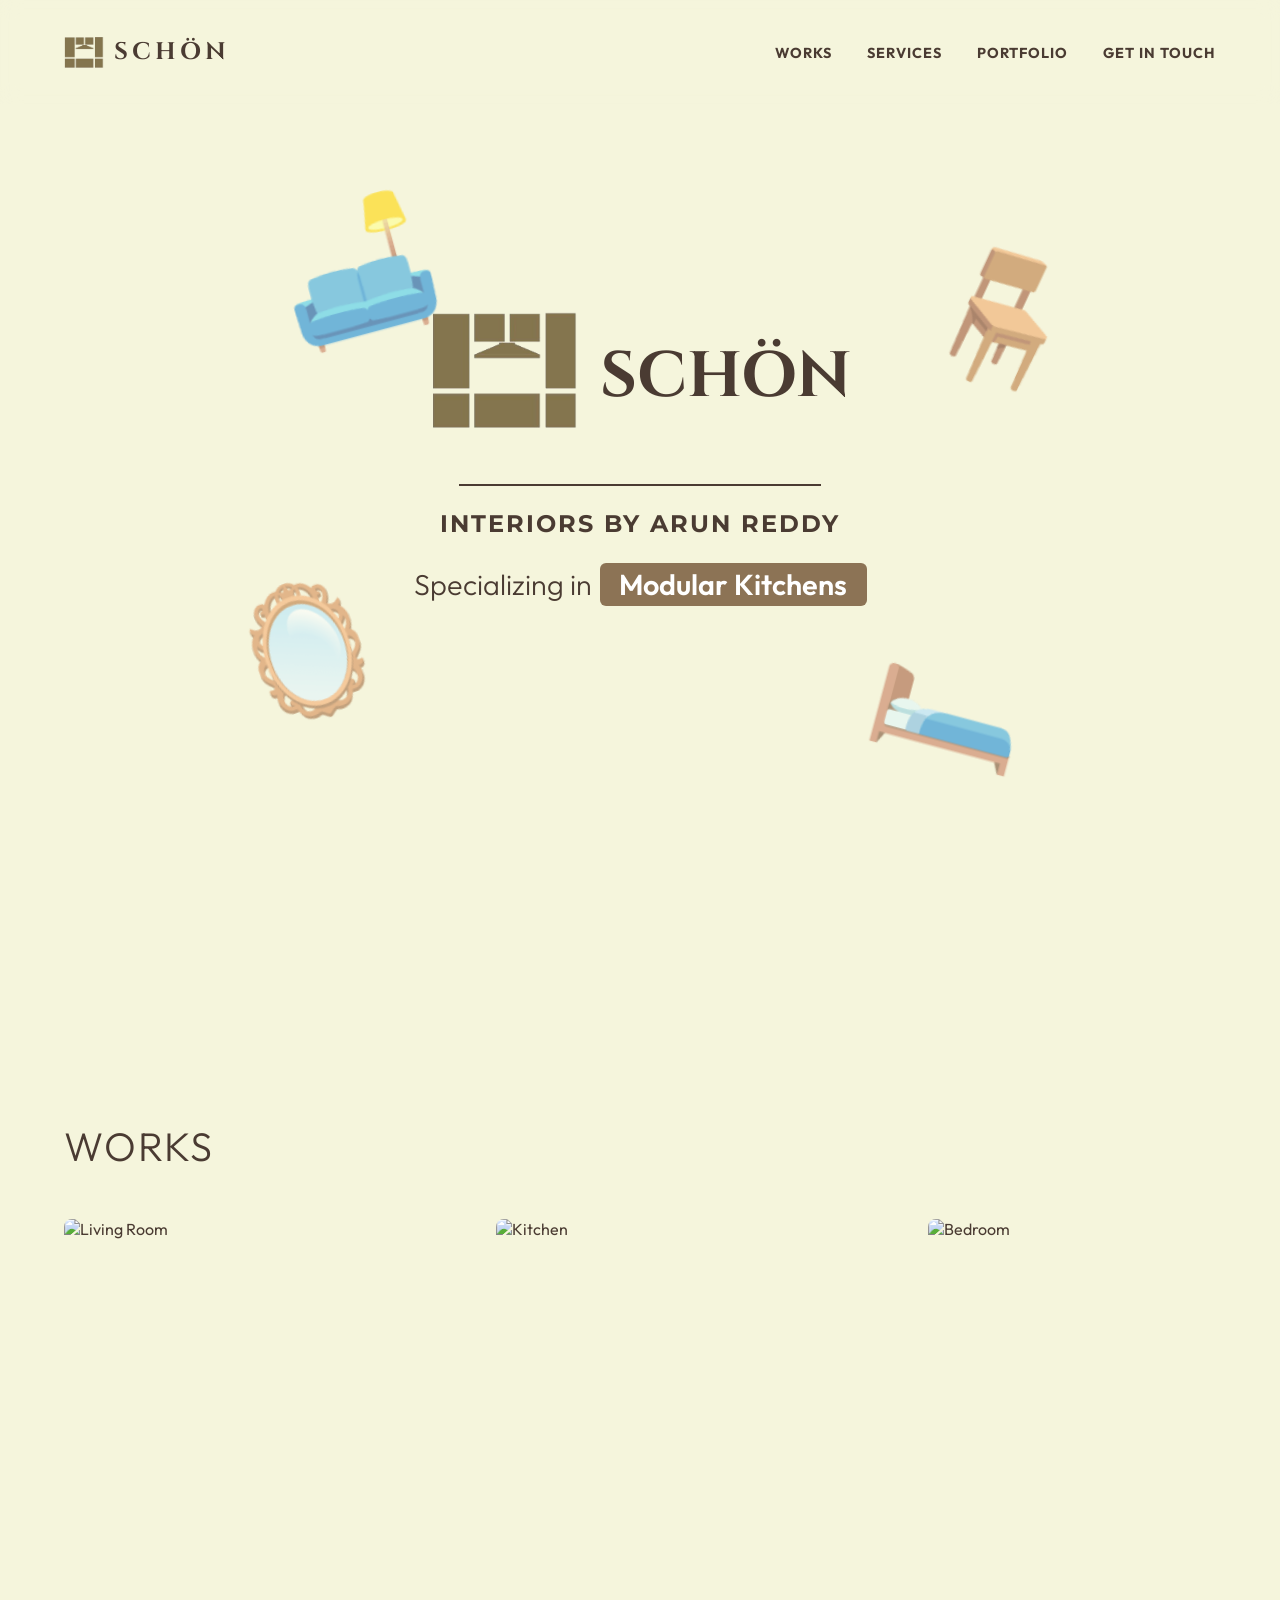
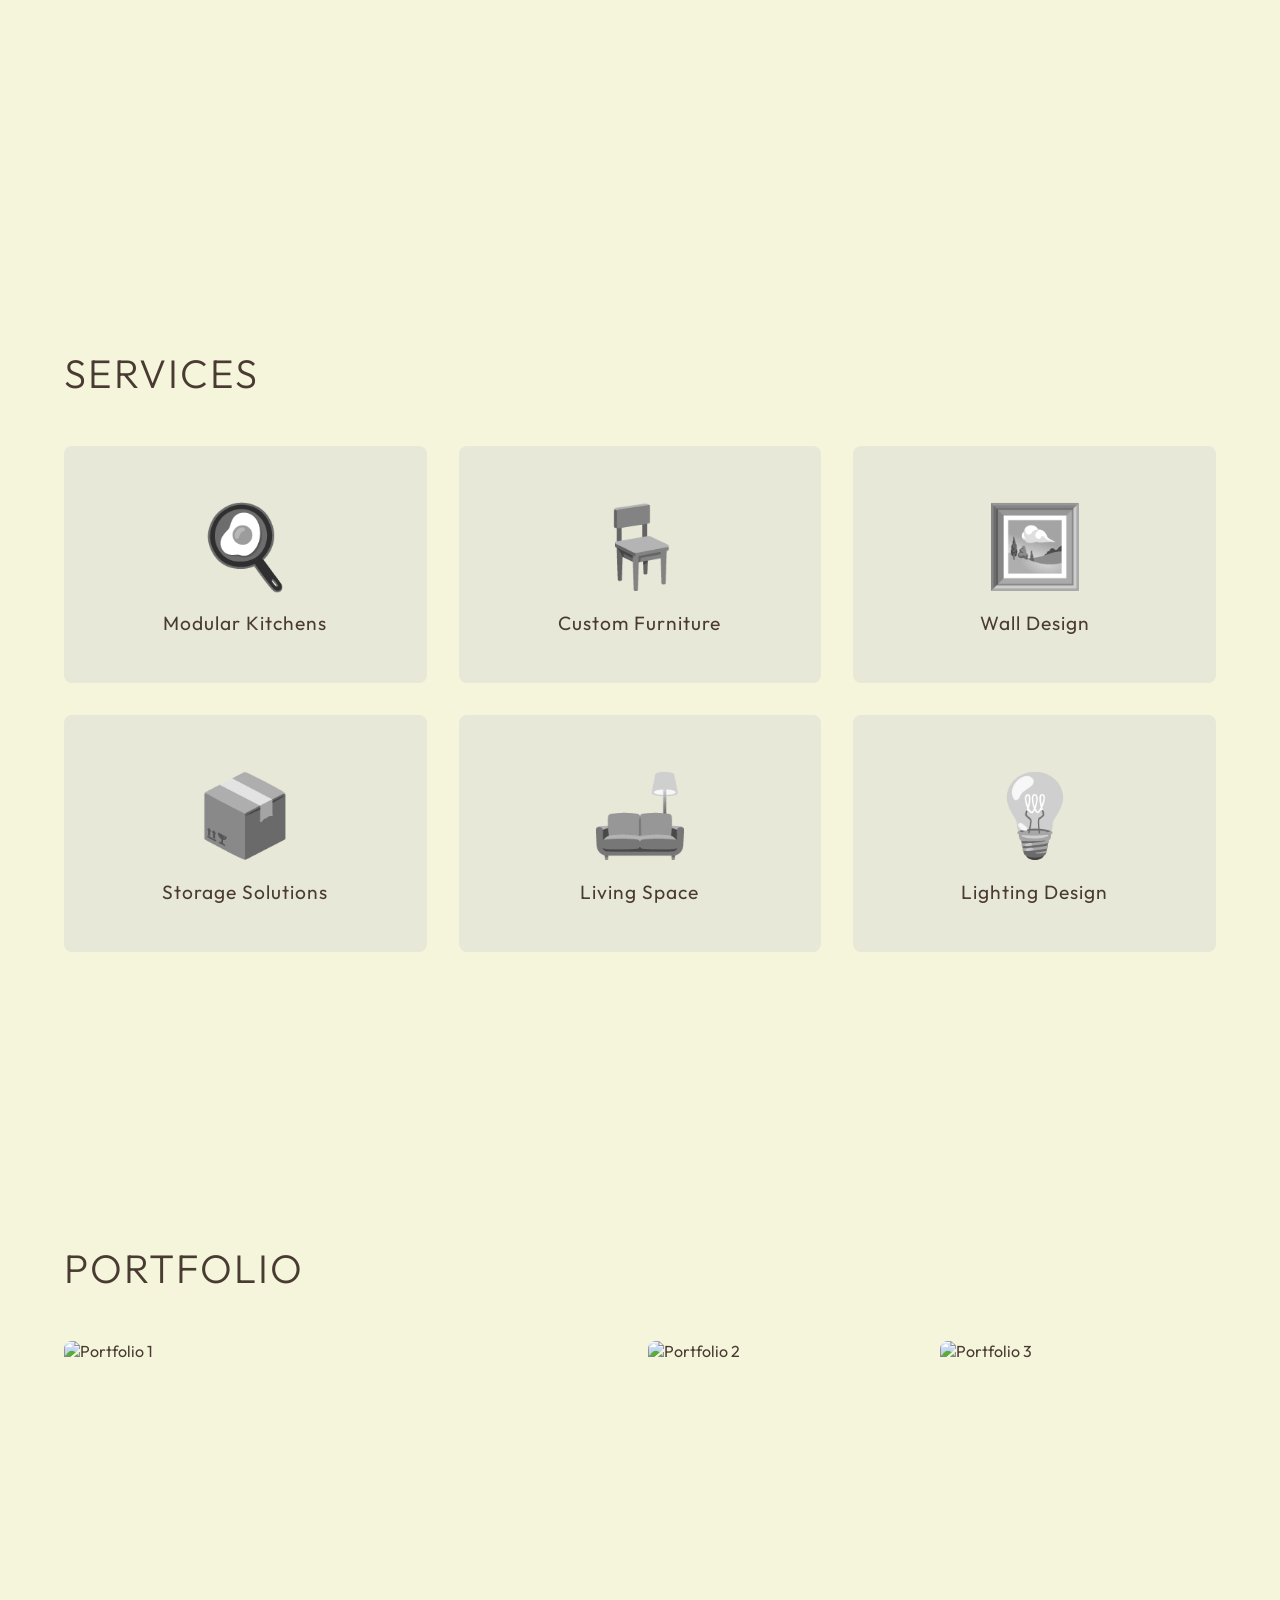
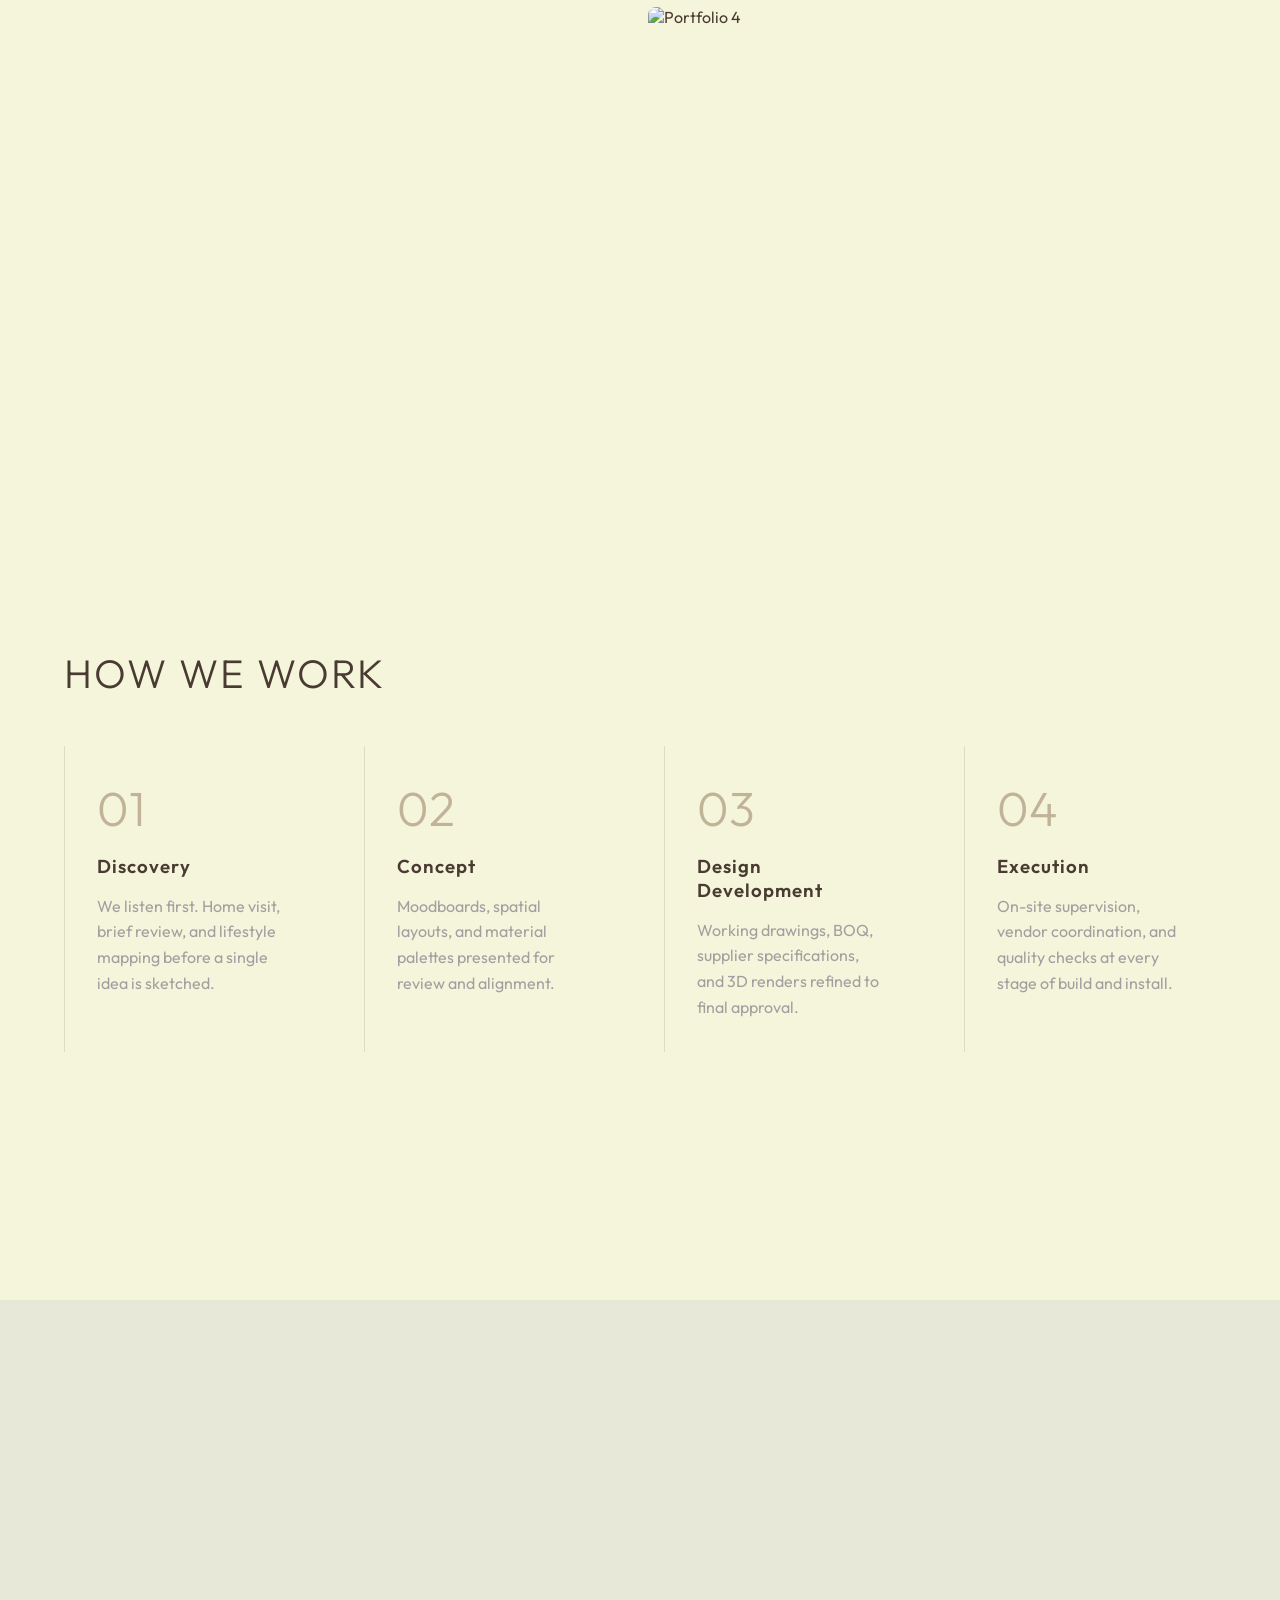
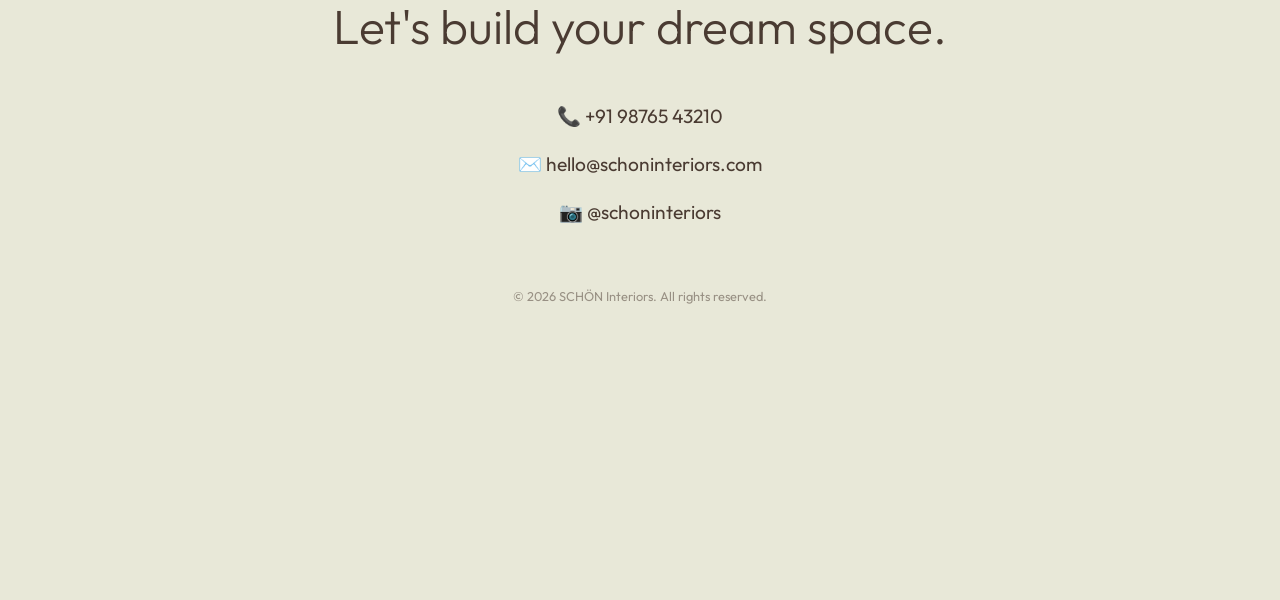
==== commit a3f86a1d: "host" ====
--- a/index.html
+++ b/index.html
@@ -15,11 +15,11 @@
         <div style="display: flex; align-items: center; gap: 20px;">
             <img src="logo_transparent.png" alt="SCHÖN Logo" style="height: 120px; opacity: 0; animation: fadeIn 0.5s forwards;">
             <div style="font-family: 'Cinzel', serif; font-size: 4rem; font-weight: 700; display: flex;">
-                <span style="opacity: 0; animation: fadeIn 0.5s forwards 0.5s;">S</span>
-                <span style="opacity: 0; animation: fadeIn 0.5s forwards 0.6s;">C</span>
-                <span style="opacity: 0; animation: fadeIn 0.5s forwards 0.7s;">H</span>
-                <span style="opacity: 0; animation: fadeIn 0.5s forwards 0.8s;">Ö</span>
-                <span style="opacity: 0; animation: fadeIn 0.5s forwards 0.9s;">N</span>
+                <span style="opacity: 0; animation: blurTextIn 0.8s forwards 0.5s;">S</span>
+                <span style="opacity: 0; animation: blurTextIn 0.8s forwards 0.6s;">C</span>
+                <span style="opacity: 0; animation: blurTextIn 0.8s forwards 0.7s;">H</span>
+                <span style="opacity: 0; animation: blurTextIn 0.8s forwards 0.8s;">Ö</span>
+                <span style="opacity: 0; animation: blurTextIn 0.8s forwards 0.9s;">N</span>
             </div>
         </div>
     </div>
@@ -53,6 +53,7 @@
             </div>
             <hr style="width: 80%; border: none; border-top: 2px solid var(--text-color); margin: 0 auto 1.5rem;">
             <h2 class="hero-subtitle" style="text-transform: uppercase; font-size: 1.5rem;">INTERIORS BY ARUN REDDY</h2>
+            <h3 style="margin-top: 1.5rem; font-size: 1.8rem; font-weight: 300; display: flex; align-items: center; justify-content: center; gap: 0.5rem; flex-wrap: wrap;">Specializing in <span class="rotating-box"><span id="rotating-text" class="rotating-text">Modular Kitchens</span></span></h3>
         </div>
     </section>
 
--- a/style.css
+++ b/style.css
@@ -43,6 +43,27 @@
     to { opacity: 1; }
 }
 
+/* 🐴 PONYTAIL: Native CSS animation instead of React + Framer Motion. 
+   Ceiling: No scroll-intersection triggers or complex dynamic easing out of the box. 
+   Upgrade Path: If complex scroll triggers or dynamic text splitting are needed, integrate a JS library like GSAP or Framer Motion. */
+@keyframes blurTextIn {
+    0% {
+        opacity: 0;
+        filter: blur(10px);
+        transform: translateY(-50px);
+    }
+    50% {
+        opacity: 0.5;
+        filter: blur(5px);
+        transform: translateY(5px);
+    }
+    100% {
+        opacity: 1;
+        filter: blur(0);
+        transform: translateY(0);
+    }
+}
+
 @keyframes fadeOut {
     to {
         opacity: 0;
@@ -127,6 +148,42 @@
     font-weight: 700;
     line-height: 1.2;
     letter-spacing: 2px;
+}
+
+/* 🐴 PONYTAIL: Native CSS + JS text rotation instead of React + Framer Motion. 
+   Ceiling: Cannot easily do per-character stagger animations without a complex JS library. 
+   Upgrade Path: Use GSAP TextPlugin or Framer Motion if complex per-character split text animations are required. */
+.rotating-box {
+    display: inline-flex;
+    align-items: center;
+    justify-content: center;
+    background-color: var(--accent-color);
+    color: #ffffff;
+    padding: 0.2rem 0.8rem;
+    border-radius: 6px;
+    overflow: hidden;
+    transition: width 0.4s ease;
+    white-space: nowrap;
+}
+
+.rotating-text {
+    display: inline-block;
+    font-weight: 600;
+    white-space: nowrap;
+    transition: opacity 0.4s ease, transform 0.4s ease;
+    opacity: 1;
+    transform: translateY(0);
+}
+
+.rotating-text.fade-out {
+    opacity: 0;
+    transform: translateY(-100%);
+}
+
+.rotating-text.fade-in {
+    opacity: 0;
+    transform: translateY(100%);
+    transition: none;
 }
 
 /* Works Section */
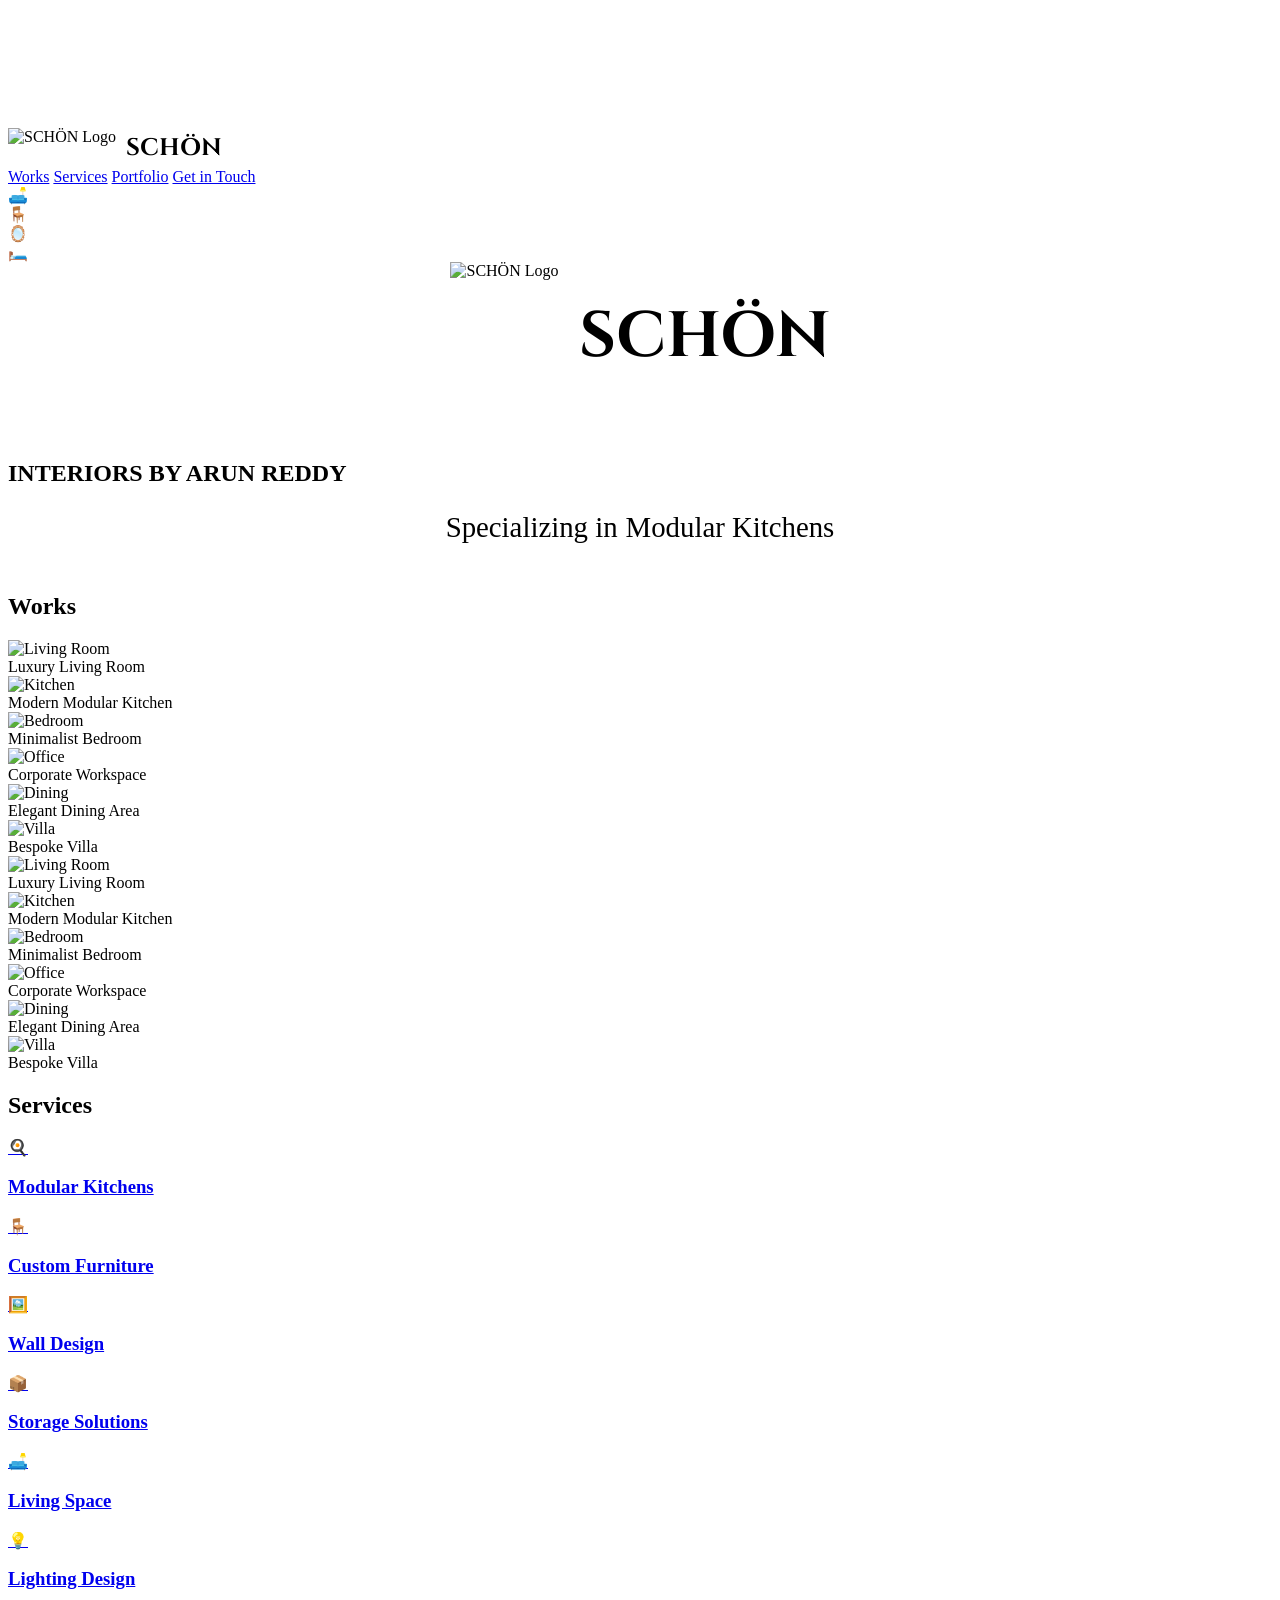
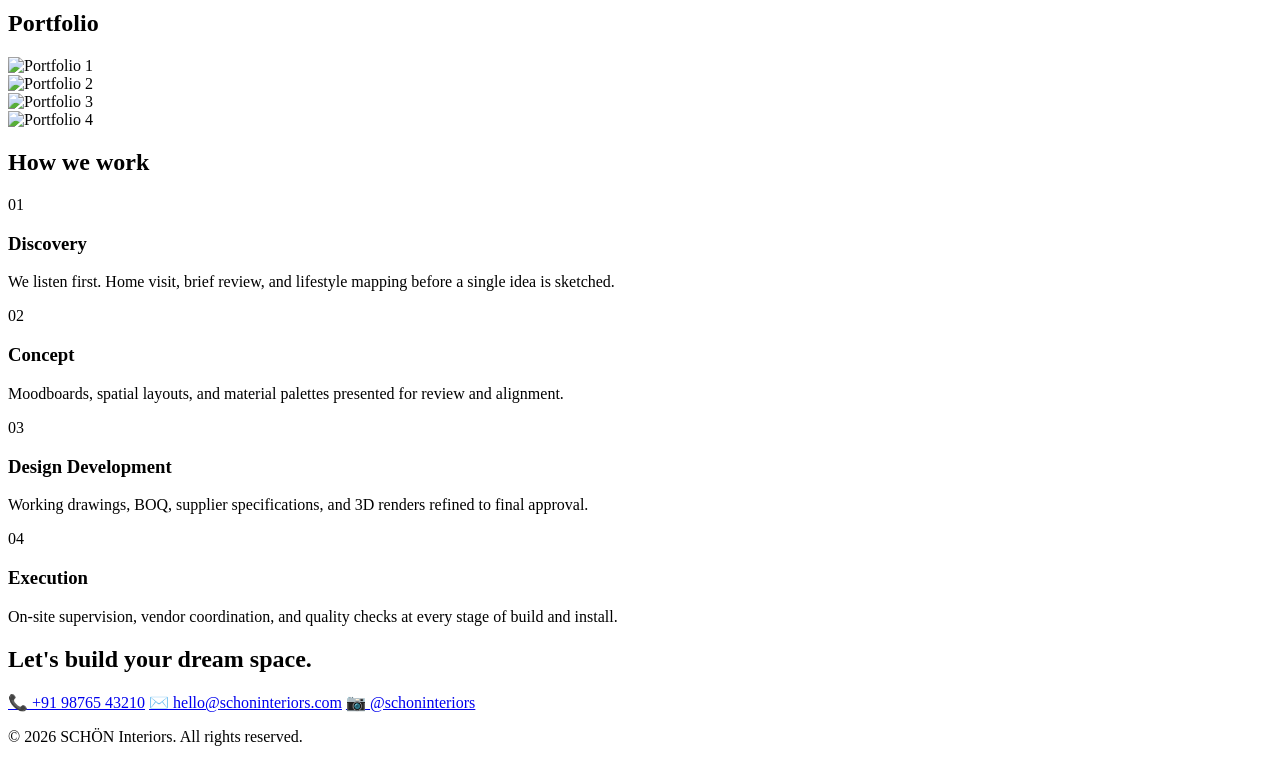
==== commit 74b6e67d: "updated file structure" ====
--- a/index.html
+++ b/index.html
@@ -1,19 +1,24 @@
 <!DOCTYPE html>
 <html lang="en">
+
 <head>
     <meta charset="UTF-8">
     <meta name="viewport" content="width=device-width, initial-scale=1.0">
     <title>SCHÖN | Interiors by Arun Reddy</title>
-    <link rel="stylesheet" href="style.css">
+    <link rel="stylesheet" href="styles/style.css">
     <link rel="preconnect" href="https://fonts.googleapis.com">
-    <link href="https://fonts.googleapis.com/css2?family=Cinzel:wght@400;600;700&family=Montserrat:wght@300;400;600&family=Outfit:wght@300;400;600&display=swap" rel="stylesheet">
-    <link rel="icon" type="image/png" href="logo_transparent.png">
+    <link
+        href="https://fonts.googleapis.com/css2?family=Cinzel:wght@400;600;700&family=Montserrat:wght@300;400;600&family=Outfit:wght@300;400;600&display=swap"
+        rel="stylesheet">
+    <link rel="icon" type="image/png" href="assets/logo_transparent.png">
 </head>
+
 <body>
     <!-- Intro Animation -->
     <div id="intro">
         <div style="display: flex; align-items: center; gap: 20px;">
-            <img src="logo_transparent.png" alt="SCHÖN Logo" style="height: 120px; opacity: 0; animation: fadeIn 0.5s forwards;">
+            <img src="assets/logo_transparent.png" alt="SCHÖN Logo"
+                style="height: 120px; opacity: 0; animation: fadeIn 0.5s forwards;">
             <div style="font-family: 'Cinzel', serif; font-size: 4rem; font-weight: 700; display: flex;">
                 <span style="opacity: 0; animation: blurTextIn 0.8s forwards 0.5s;">S</span>
                 <span style="opacity: 0; animation: blurTextIn 0.8s forwards 0.6s;">C</span>
@@ -26,9 +31,11 @@
 
     <!-- Header -->
     <header id="header">
-        <a href="index.html" class="logo" style="text-decoration:none; color:inherit; display: flex; align-items: center;">
-            <img src="logo_transparent.png" alt="SCHÖN Logo" style="height: 40px; display: block;">
-            <span style="font-family: 'Cinzel', serif; font-size: 1.5rem; font-weight: 700; margin-left: 10px;">SCHÖN</span>
+        <a href="index.html" class="logo"
+            style="text-decoration:none; color:inherit; display: flex; align-items: center;">
+            <img src="assets/logo_transparent.png" alt="SCHÖN Logo" style="height: 40px; display: block;">
+            <span
+                style="font-family: 'Cinzel', serif; font-size: 1.5rem; font-weight: 700; margin-left: 10px;">SCHÖN</span>
         </a>
         <nav>
             <a href="#works">Works</a>
@@ -45,15 +52,19 @@
         <div class="popout-furniture" style="--x: 350px; --y: -150px; --rot: 25deg; --delay: 0.4s;">🪑</div>
         <div class="popout-furniture" style="--x: -350px; --y: 180px; --rot: -20deg; --delay: 0.6s;">🪞</div>
         <div class="popout-furniture" style="--x: 300px; --y: 220px; --rot: 15deg; --delay: 0.8s;">🛏️</div>
-        
+
         <div class="hero-content" style="position: relative; z-index: 1;">
             <div style="display: flex; align-items: center; justify-content: center; margin-bottom: 1.5rem;">
-                <img src="logo_transparent.png" class="hero-title" alt="SCHÖN Logo" style="height: 150px; margin-right: 20px;">
+                <img src="assets/logo_transparent.png" class="hero-title" alt="SCHÖN Logo"
+                    style="height: 150px; margin-right: 20px;">
                 <h1 style="font-family: 'Cinzel', serif; font-size: 4rem; font-weight: 700; margin: 0;">SCHÖN</h1>
             </div>
             <hr style="width: 80%; border: none; border-top: 2px solid var(--text-color); margin: 0 auto 1.5rem;">
             <h2 class="hero-subtitle" style="text-transform: uppercase; font-size: 1.5rem;">INTERIORS BY ARUN REDDY</h2>
-            <h3 style="margin-top: 1.5rem; font-size: 1.8rem; font-weight: 300; display: flex; align-items: center; justify-content: center; gap: 0.5rem; flex-wrap: wrap;">Specializing in <span class="rotating-box"><span id="rotating-text" class="rotating-text">Modular Kitchens</span></span></h3>
+            <h3
+                style="margin-top: 1.5rem; font-size: 1.8rem; font-weight: 300; display: flex; align-items: center; justify-content: center; gap: 0.5rem; flex-wrap: wrap;">
+                Specializing in <span class="rotating-box"><span id="rotating-text" class="rotating-text">Modular
+                        Kitchens</span></span></h3>
         </div>
     </section>
 
@@ -63,52 +74,64 @@
         <div class="horizontal-scroll-wrapper">
             <div class="horizontal-scroll-container" id="works-container">
                 <div class="work-item">
-                    <img src="https://images.unsplash.com/photo-1600210492486-724fe5c67fb0?auto=format&fit=crop&w=800&q=80" alt="Living Room">
+                    <img src="https://images.unsplash.com/photo-1600210492486-724fe5c67fb0?auto=format&fit=crop&w=800&q=80"
+                        alt="Living Room">
                     <div class="overlay"><span>Luxury Living Room</span></div>
                 </div>
                 <div class="work-item">
-                    <img src="https://images.unsplash.com/photo-1556910103-1c02745aae4d?auto=format&fit=crop&w=800&q=80" alt="Kitchen">
+                    <img src="https://images.unsplash.com/photo-1556910103-1c02745aae4d?auto=format&fit=crop&w=800&q=80"
+                        alt="Kitchen">
                     <div class="overlay"><span>Modern Modular Kitchen</span></div>
                 </div>
                 <div class="work-item">
-                    <img src="https://images.unsplash.com/photo-1540932239986-30128078f3c5?auto=format&fit=crop&w=800&q=80" alt="Bedroom">
+                    <img src="https://images.unsplash.com/photo-1540932239986-30128078f3c5?auto=format&fit=crop&w=800&q=80"
+                        alt="Bedroom">
                     <div class="overlay"><span>Minimalist Bedroom</span></div>
                 </div>
                 <div class="work-item">
-                    <img src="https://images.unsplash.com/photo-1588854337236-6889d631faa8?auto=format&fit=crop&w=800&q=80" alt="Office">
+                    <img src="https://images.unsplash.com/photo-1588854337236-6889d631faa8?auto=format&fit=crop&w=800&q=80"
+                        alt="Office">
                     <div class="overlay"><span>Corporate Workspace</span></div>
                 </div>
                 <div class="work-item">
-                    <img src="https://images.unsplash.com/photo-1600607687920-4e2a09cf159d?auto=format&fit=crop&w=800&q=80" alt="Dining">
+                    <img src="https://images.unsplash.com/photo-1600607687920-4e2a09cf159d?auto=format&fit=crop&w=800&q=80"
+                        alt="Dining">
                     <div class="overlay"><span>Elegant Dining Area</span></div>
                 </div>
                 <div class="work-item">
-                    <img src="https://images.unsplash.com/photo-1600585154340-be6161a56a0c?auto=format&fit=crop&w=800&q=80" alt="Villa">
+                    <img src="https://images.unsplash.com/photo-1600585154340-be6161a56a0c?auto=format&fit=crop&w=800&q=80"
+                        alt="Villa">
                     <div class="overlay"><span>Bespoke Villa</span></div>
                 </div>
                 <!-- Duplicate for seamless scroll -->
                 <div class="work-item">
-                    <img src="https://images.unsplash.com/photo-1600210492486-724fe5c67fb0?auto=format&fit=crop&w=800&q=80" alt="Living Room">
+                    <img src="https://images.unsplash.com/photo-1600210492486-724fe5c67fb0?auto=format&fit=crop&w=800&q=80"
+                        alt="Living Room">
                     <div class="overlay"><span>Luxury Living Room</span></div>
                 </div>
                 <div class="work-item">
-                    <img src="https://images.unsplash.com/photo-1556910103-1c02745aae4d?auto=format&fit=crop&w=800&q=80" alt="Kitchen">
+                    <img src="https://images.unsplash.com/photo-1556910103-1c02745aae4d?auto=format&fit=crop&w=800&q=80"
+                        alt="Kitchen">
                     <div class="overlay"><span>Modern Modular Kitchen</span></div>
                 </div>
                 <div class="work-item">
-                    <img src="https://images.unsplash.com/photo-1540932239986-30128078f3c5?auto=format&fit=crop&w=800&q=80" alt="Bedroom">
+                    <img src="https://images.unsplash.com/photo-1540932239986-30128078f3c5?auto=format&fit=crop&w=800&q=80"
+                        alt="Bedroom">
                     <div class="overlay"><span>Minimalist Bedroom</span></div>
                 </div>
                 <div class="work-item">
-                    <img src="https://images.unsplash.com/photo-1588854337236-6889d631faa8?auto=format&fit=crop&w=800&q=80" alt="Office">
+                    <img src="https://images.unsplash.com/photo-1588854337236-6889d631faa8?auto=format&fit=crop&w=800&q=80"
+                        alt="Office">
                     <div class="overlay"><span>Corporate Workspace</span></div>
                 </div>
                 <div class="work-item">
-                    <img src="https://images.unsplash.com/photo-1600607687920-4e2a09cf159d?auto=format&fit=crop&w=800&q=80" alt="Dining">
+                    <img src="https://images.unsplash.com/photo-1600607687920-4e2a09cf159d?auto=format&fit=crop&w=800&q=80"
+                        alt="Dining">
                     <div class="overlay"><span>Elegant Dining Area</span></div>
                 </div>
                 <div class="work-item">
-                    <img src="https://images.unsplash.com/photo-1600585154340-be6161a56a0c?auto=format&fit=crop&w=800&q=80" alt="Villa">
+                    <img src="https://images.unsplash.com/photo-1600585154340-be6161a56a0c?auto=format&fit=crop&w=800&q=80"
+                        alt="Villa">
                     <div class="overlay"><span>Bespoke Villa</span></div>
                 </div>
             </div>
@@ -119,27 +142,27 @@
     <section id="services">
         <h2 class="section-title">Services</h2>
         <div class="services-grid">
-            <a href="service.html?type=modular-kitchens" class="service-card">
+            <a href="pages/service.html?type=modular-kitchens" class="service-card">
                 <div class="icon">🍳</div>
                 <h3>Modular Kitchens</h3>
             </a>
-            <a href="service.html?type=custom-furniture" class="service-card">
+            <a href="pages/service.html?type=custom-furniture" class="service-card">
                 <div class="icon">🪑</div>
                 <h3>Custom Furniture</h3>
             </a>
-            <a href="service.html?type=wall-design" class="service-card">
+            <a href="pages/service.html?type=wall-design" class="service-card">
                 <div class="icon">🖼️</div>
                 <h3>Wall Design</h3>
             </a>
-            <a href="service.html?type=storage-solutions" class="service-card">
+            <a href="pages/service.html?type=storage-solutions" class="service-card">
                 <div class="icon">📦</div>
                 <h3>Storage Solutions</h3>
             </a>
-            <a href="service.html?type=living-space" class="service-card">
+            <a href="pages/service.html?type=living-space" class="service-card">
                 <div class="icon">🛋️</div>
                 <h3>Living Space</h3>
             </a>
-            <a href="service.html?type=lighting-design" class="service-card">
+            <a href="pages/service.html?type=lighting-design" class="service-card">
                 <div class="icon">💡</div>
                 <h3>Lighting Design</h3>
             </a>
@@ -150,10 +173,18 @@
     <section id="portfolio">
         <h2 class="section-title">Portfolio</h2>
         <div class="portfolio-grid">
-            <div class="portfolio-item"><img src="https://images.unsplash.com/photo-1600210492493-0946911123ea?auto=format&fit=crop&w=600&q=80" alt="Portfolio 1"></div>
-            <div class="portfolio-item"><img src="https://images.unsplash.com/photo-1616486338812-3dadae4b4ace?auto=format&fit=crop&w=600&q=80" alt="Portfolio 2"></div>
-            <div class="portfolio-item"><img src="https://images.unsplash.com/photo-1618221195710-dd6b41faaea6?auto=format&fit=crop&w=600&q=80" alt="Portfolio 3"></div>
-            <div class="portfolio-item"><img src="https://images.unsplash.com/photo-1616137466211-f939a420be84?auto=format&fit=crop&w=600&q=80" alt="Portfolio 4"></div>
+            <div class="portfolio-item"><img
+                    src="https://images.unsplash.com/photo-1600210492493-0946911123ea?auto=format&fit=crop&w=600&q=80"
+                    alt="Portfolio 1"></div>
+            <div class="portfolio-item"><img
+                    src="https://images.unsplash.com/photo-1616486338812-3dadae4b4ace?auto=format&fit=crop&w=600&q=80"
+                    alt="Portfolio 2"></div>
+            <div class="portfolio-item"><img
+                    src="https://images.unsplash.com/photo-1618221195710-dd6b41faaea6?auto=format&fit=crop&w=600&q=80"
+                    alt="Portfolio 3"></div>
+            <div class="portfolio-item"><img
+                    src="https://images.unsplash.com/photo-1616137466211-f939a420be84?auto=format&fit=crop&w=600&q=80"
+                    alt="Portfolio 4"></div>
         </div>
     </section>
 
@@ -164,7 +195,8 @@
             <div class="step">
                 <div class="step-number">01</div>
                 <h3>Discovery</h3>
-                <p>We listen first. Home visit, brief review, and lifestyle mapping before a single idea is sketched.</p>
+                <p>We listen first. Home visit, brief review, and lifestyle mapping before a single idea is sketched.
+                </p>
             </div>
             <div class="step">
                 <div class="step-number">02</div>
@@ -191,7 +223,8 @@
             <div class="contact-details">
                 <a href="tel:+919876543210" class="contact-link">📞 +91 98765 43210</a>
                 <a href="mailto:hello@schoninteriors.com" class="contact-link">✉️ hello@schoninteriors.com</a>
-                <a href="https://instagram.com/schoninteriors" target="_blank" class="contact-link">📷 @schoninteriors</a>
+                <a href="https://instagram.com/schoninteriors" target="_blank" class="contact-link">📷
+                    @schoninteriors</a>
             </div>
         </div>
         <footer>
@@ -199,6 +232,7 @@
         </footer>
     </section>
 
-    <script src="script.js"></script>
+    <script src="scripts/script.js"></script>
 </body>
-</html>
+
+</html>
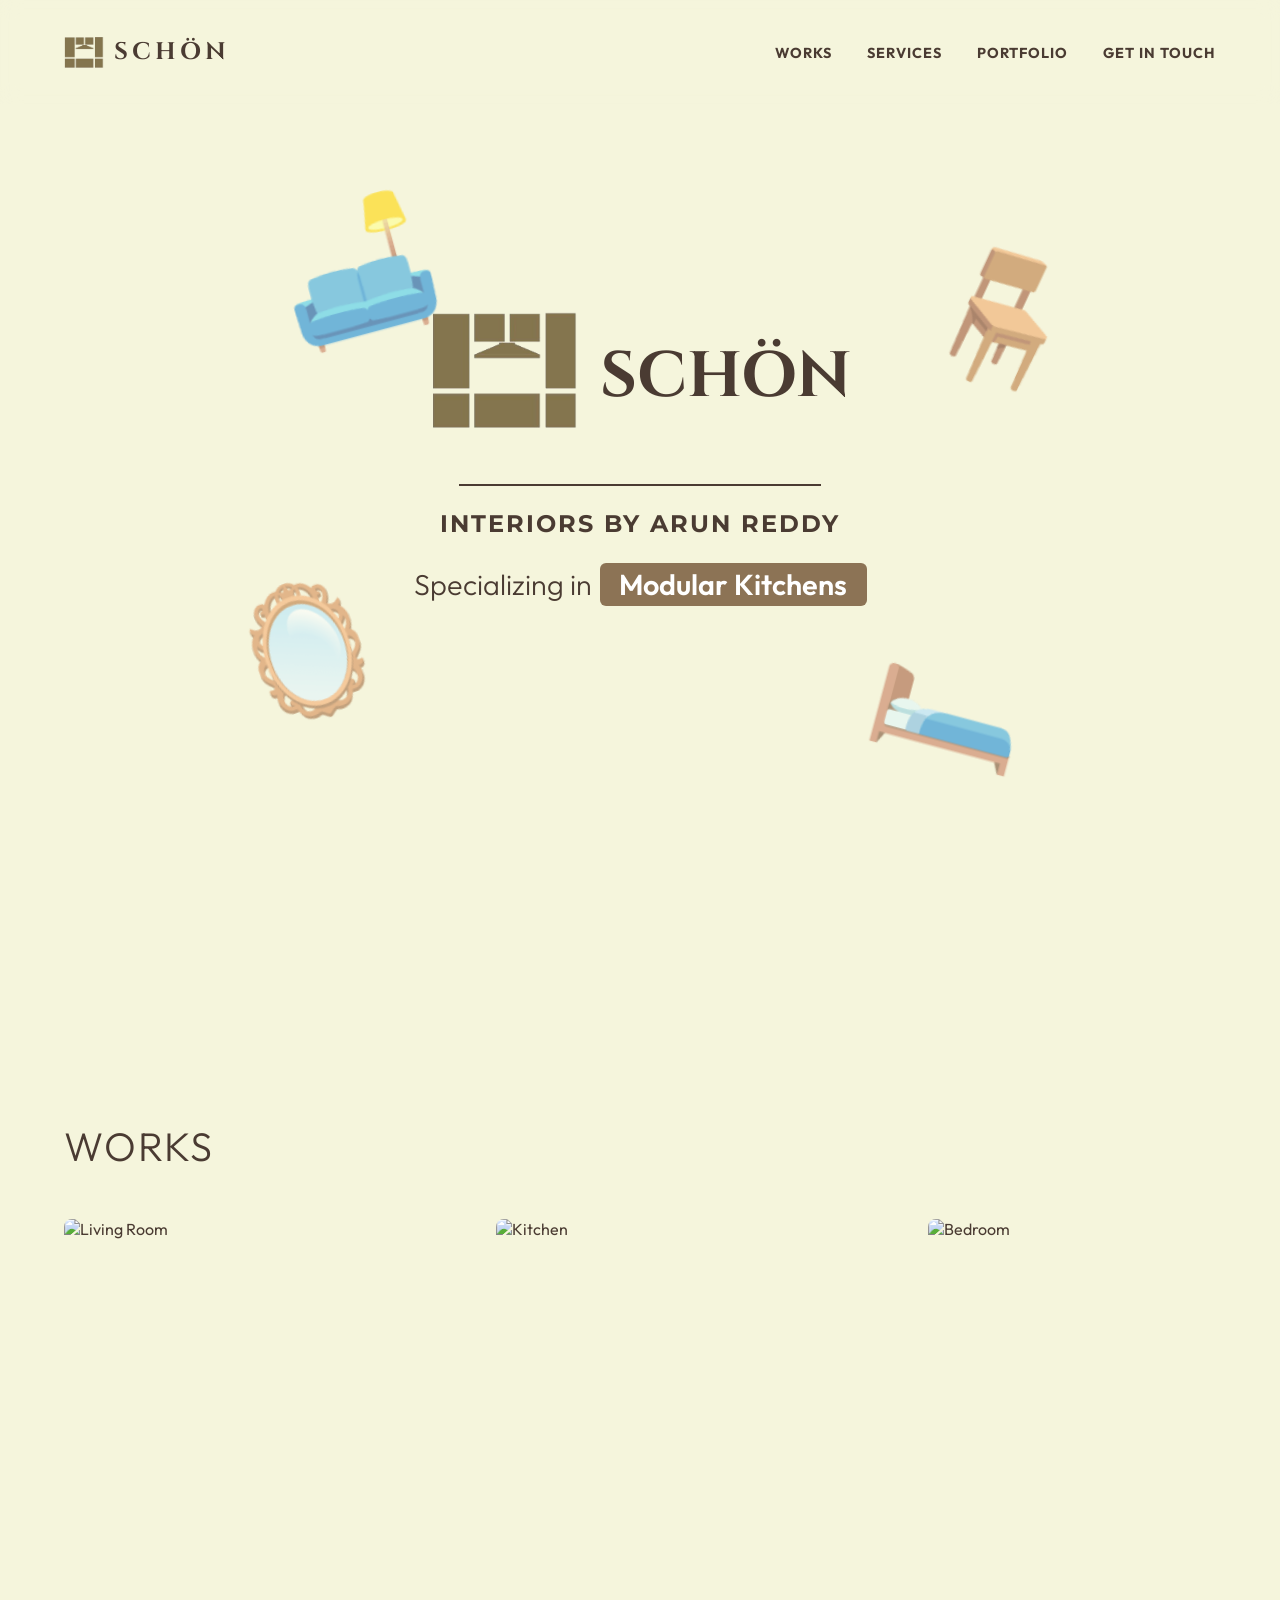
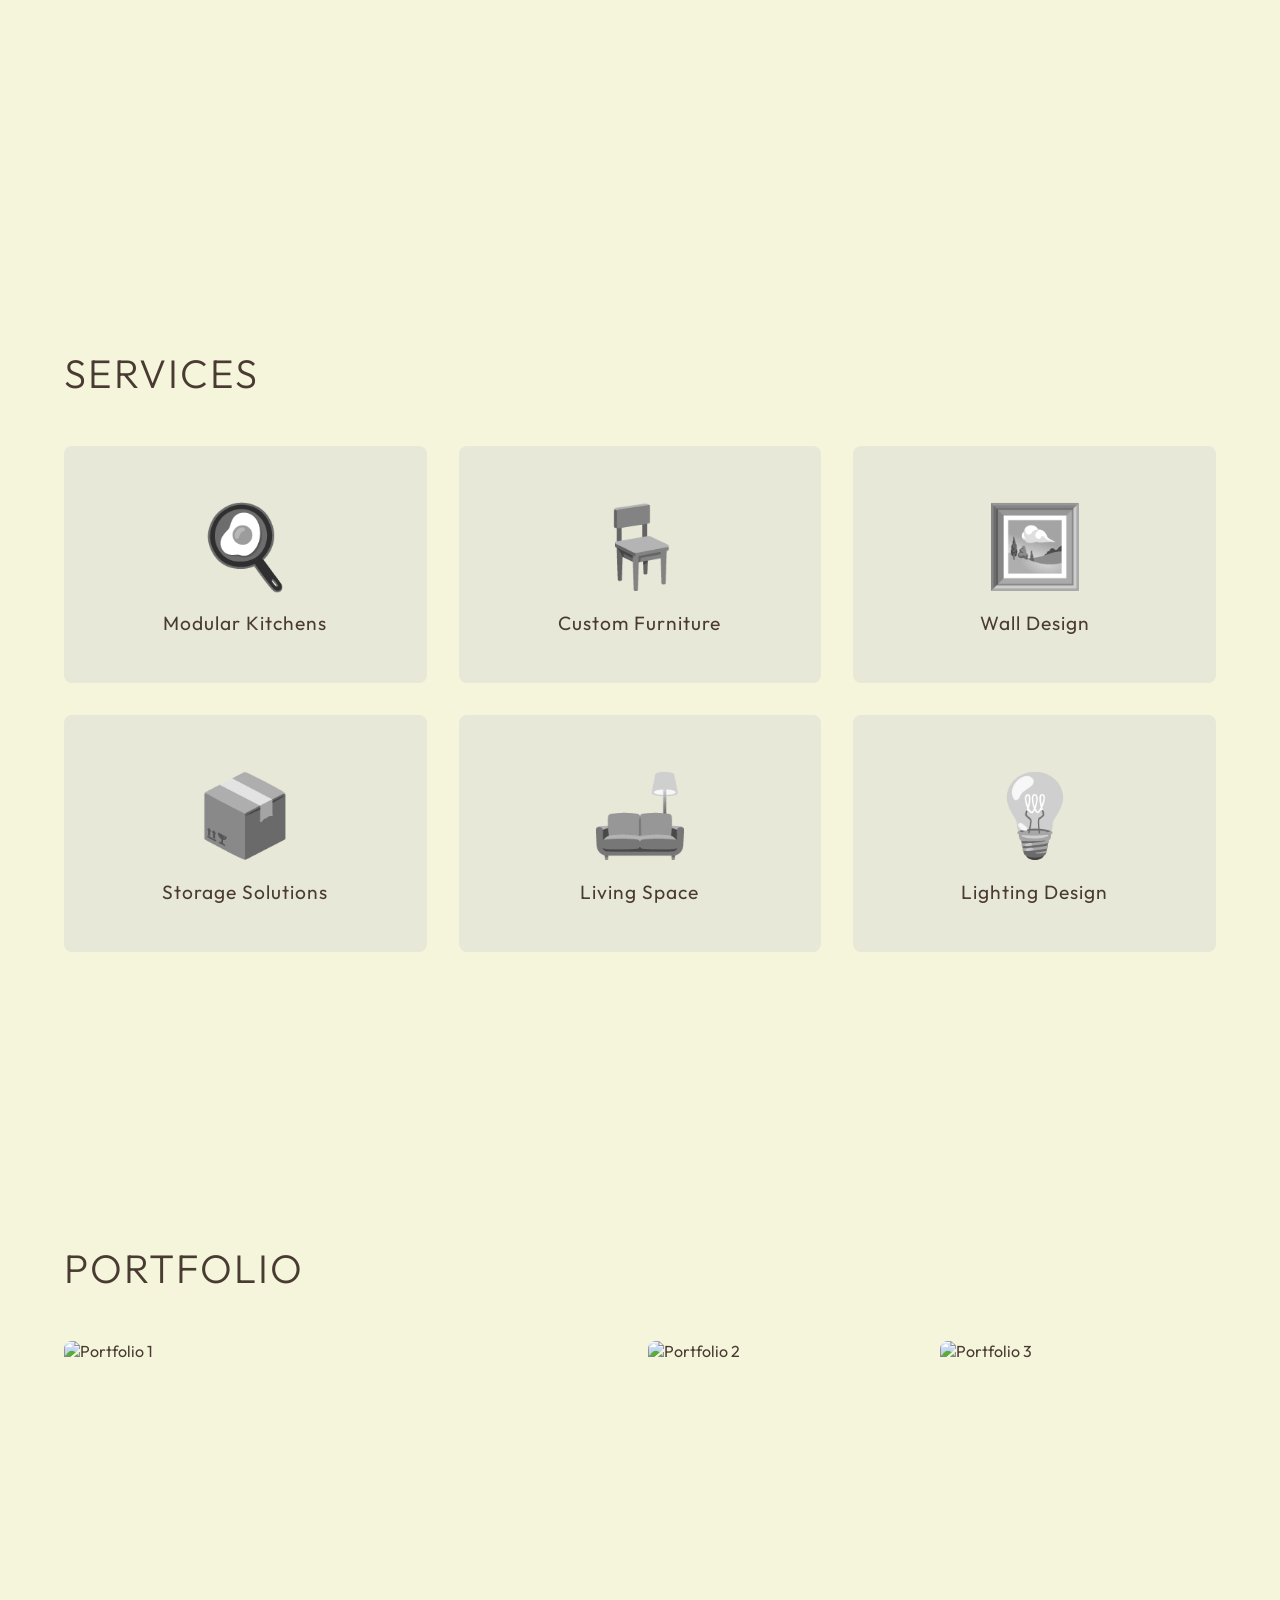
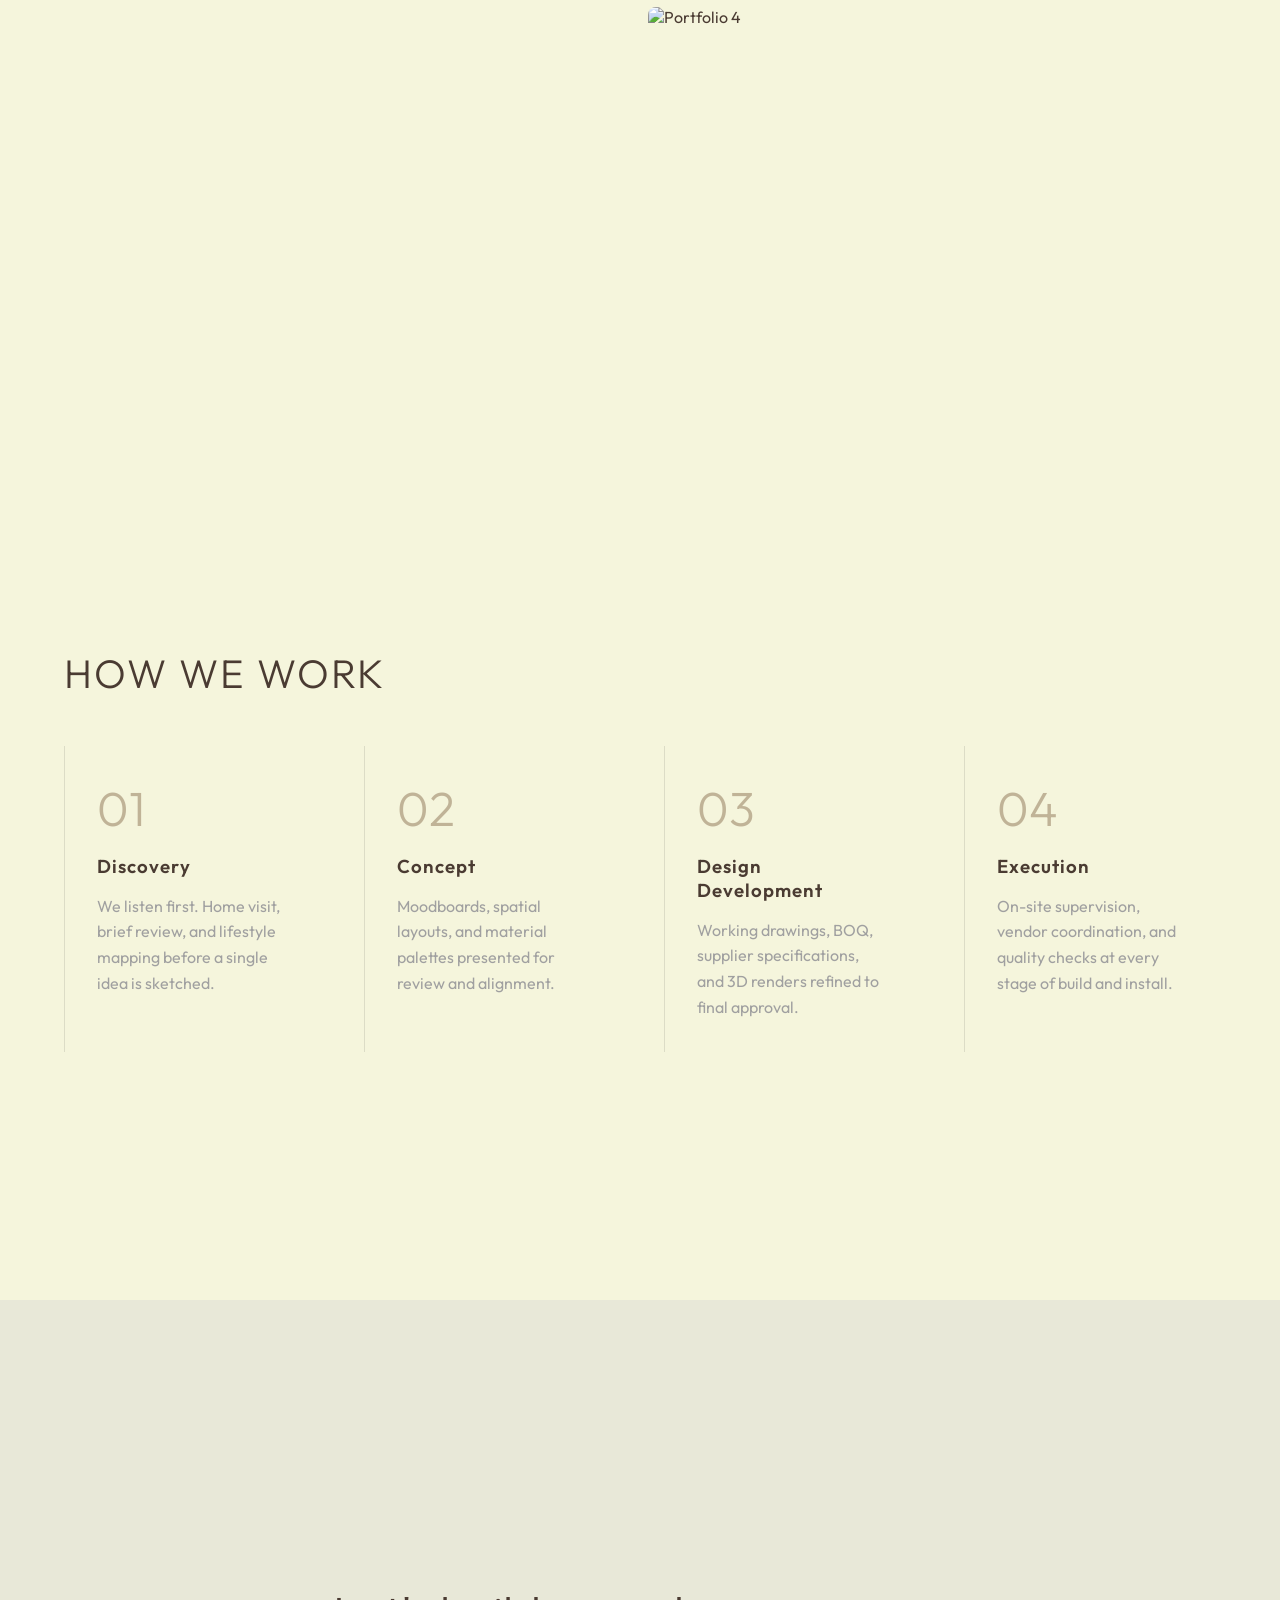
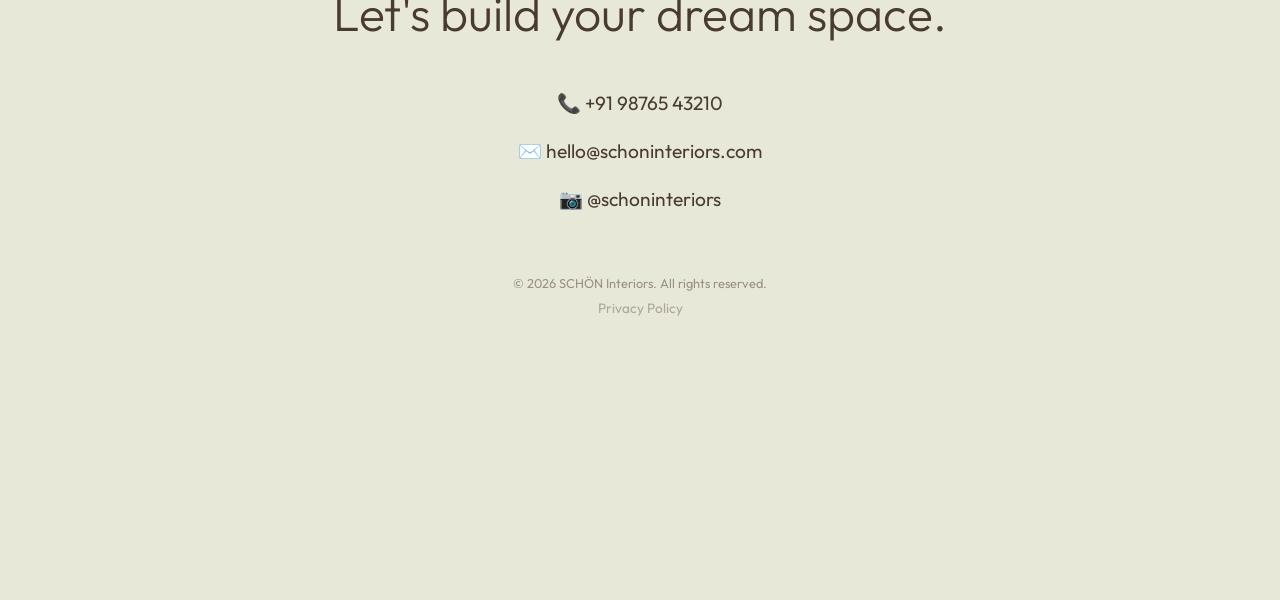
==== commit 092b79bb: "added privacy policy" ====
--- a/index.html
+++ b/index.html
@@ -229,6 +229,9 @@
         </div>
         <footer>
             <p>&copy; 2026 SCHÖN Interiors. All rights reserved.</p>
+            <div class="footer-links">
+                <a href="pages/privacy-policy.html">Privacy Policy</a>
+            </div>
         </footer>
     </section>
 
--- a/styles/style.css
+++ b/styles/style.css
@@ -0,0 +1,823 @@
+:root {
+    --bg-color: #f5f5dc;
+    --text-color: #4a3b32; /* subtle dark brown */
+    --accent-color: #8c7355;
+    --card-bg: #e8e8d8;
+    --hover-bg: #dcdcc6;
+    --transition: all 0.3s ease;
+}
+
+* {
+    margin: 0;
+    padding: 0;
+    box-sizing: border-box;
+}
+
+html {
+    scroll-behavior: smooth;
+}
+
+body {
+    font-family: 'Outfit', sans-serif;
+    background-color: var(--bg-color);
+    color: var(--text-color);
+    overflow-x: hidden;
+}
+
+/* Intro Animation */
+#intro {
+    position: fixed;
+    top: 0;
+    left: 0;
+    width: 100%;
+    height: 100vh;
+    background-color: var(--bg-color);
+    z-index: 9999;
+    display: flex;
+    justify-content: center;
+    align-items: center;
+    animation: fadeOut 1s ease-in-out 2.5s forwards;
+}
+
+@keyframes fadeIn {
+    to { opacity: 1; }
+}
+
+/* 🐴 PONYTAIL: Native CSS animation instead of React + Framer Motion. 
+   Ceiling: No scroll-intersection triggers or complex dynamic easing out of the box. 
+   Upgrade Path: If complex scroll triggers or dynamic text splitting are needed, integrate a JS library like GSAP or Framer Motion. */
+@keyframes blurTextIn {
+    0% {
+        opacity: 0;
+        filter: blur(10px);
+        transform: translateY(-50px);
+    }
+    50% {
+        opacity: 0.5;
+        filter: blur(5px);
+        transform: translateY(5px);
+    }
+    100% {
+        opacity: 1;
+        filter: blur(0);
+        transform: translateY(0);
+    }
+}
+
+@keyframes fadeOut {
+    to {
+        opacity: 0;
+        visibility: hidden;
+    }
+}
+
+/* Header */
+header {
+    position: fixed;
+    top: 0;
+    left: 0;
+    width: 100%;
+    padding: 2rem 4rem;
+    display: flex;
+    justify-content: space-between;
+    align-items: center;
+    z-index: 1000;
+    background: rgba(245, 245, 220, 0.4);
+    backdrop-filter: blur(10px);
+}
+
+.logo {
+    font-family: 'Cinzel', serif;
+    font-size: 1.5rem;
+    font-weight: 600;
+    letter-spacing: 4px;
+}
+
+nav a {
+    color: var(--text-color);
+    text-decoration: none;
+    margin-left: 2rem;
+    font-size: 0.9rem;
+    font-weight: 700;
+    text-transform: uppercase;
+    letter-spacing: 1px;
+    transition: var(--transition);
+}
+
+nav a:hover {
+    color: var(--accent-color);
+}
+
+/* Common Section Styles */
+section {
+    padding: 6rem 4rem;
+    min-height: 100vh;
+    display: flex;
+    flex-direction: column;
+    justify-content: center;
+}
+
+.section-title {
+    font-size: 2.5rem;
+    font-weight: 300;
+    margin-bottom: 3rem;
+    text-transform: uppercase;
+    letter-spacing: 2px;
+}
+
+/* Hero Section */
+#hero {
+    height: 100vh;
+    display: flex;
+    align-items: center;
+    justify-content: center;
+    text-align: center;
+}
+
+.hero-content .hero-title {
+    font-family: 'Cinzel', serif;
+    font-size: 6rem;
+    font-weight: 400;
+    letter-spacing: 5px;
+    margin-bottom: 1rem;
+}
+
+.hero-content .hero-subtitle {
+    font-family: 'Montserrat', sans-serif;
+    font-size: 3rem;
+    font-weight: 700;
+    line-height: 1.2;
+    letter-spacing: 2px;
+}
+
+/* 🐴 PONYTAIL: Native CSS + JS text rotation instead of React + Framer Motion. 
+   Ceiling: Cannot easily do per-character stagger animations without a complex JS library. 
+   Upgrade Path: Use GSAP TextPlugin or Framer Motion if complex per-character split text animations are required. */
+.rotating-box {
+    display: inline-flex;
+    align-items: center;
+    justify-content: center;
+    background-color: var(--accent-color);
+    color: #ffffff;
+    padding: 0.2rem 0.8rem;
+    border-radius: 6px;
+    overflow: hidden;
+    transition: width 0.4s ease;
+    white-space: nowrap;
+}
+
+.rotating-text {
+    display: inline-block;
+    font-weight: 600;
+    white-space: nowrap;
+    transition: opacity 0.4s ease, transform 0.4s ease;
+    opacity: 1;
+    transform: translateY(0);
+}
+
+.rotating-text.fade-out {
+    opacity: 0;
+    transform: translateY(-100%);
+}
+
+.rotating-text.fade-in {
+    opacity: 0;
+    transform: translateY(100%);
+    transition: none;
+}
+
+/* Works Section */
+#works {
+    padding-bottom: 6rem;
+    min-height: 100vh;
+}
+
+.horizontal-scroll-wrapper {
+    width: 100%;
+    overflow: hidden;
+    white-space: nowrap;
+}
+
+.horizontal-scroll-container {
+    display: inline-flex;
+    gap: 2rem;
+    width: max-content;
+    animation: marquee 20s linear infinite;
+}
+
+.horizontal-scroll-container:hover {
+    animation-play-state: paused;
+}
+
+@keyframes marquee {
+    0% { transform: translateX(0); }
+    100% { transform: translateX(calc(-50% - 1rem)); }
+}
+
+.work-item {
+    position: relative;
+    width: 400px;
+    height: 40vh;
+    border-radius: 8px;
+    overflow: hidden;
+    cursor: pointer;
+    flex-shrink: 0;
+}
+
+.work-item img {
+    width: 100%;
+    height: 100%;
+    object-fit: cover;
+    transition: transform 0.5s ease;
+}
+
+.work-item .overlay {
+    position: absolute;
+    inset: 0;
+    background: rgba(0, 0, 0, 0.6);
+    display: flex;
+    align-items: flex-end;
+    justify-content: center;
+    padding-bottom: 2rem;
+    opacity: 0;
+    transition: var(--transition);
+}
+
+.work-item .overlay span {
+    font-size: 1.5rem;
+    font-weight: 700;
+    letter-spacing: 1px;
+    transform: translateY(20px);
+    transition: var(--transition);
+}
+
+.work-item:hover img {
+    transform: scale(1.05);
+}
+
+.work-item:hover .overlay {
+    opacity: 0.5;
+}
+
+.work-item:hover .overlay span {
+    transform: translateY(0);
+}
+
+/* Services Section */
+.services-grid {
+    display: grid;
+    grid-template-columns: repeat(3, 1fr);
+    grid-auto-rows: minmax(200px, auto);
+    gap: 2rem;
+}
+
+.service-card {
+    background-color: var(--card-bg);
+    padding: 3rem;
+    border-radius: 8px;
+    text-decoration: none;
+    color: var(--text-color);
+    display: flex;
+    flex-direction: column;
+    align-items: center;
+    justify-content: center;
+    text-align: center;
+    transition: var(--transition);
+}
+
+.service-card .icon {
+    font-size: 5rem;
+    margin-bottom: 1rem;
+    filter: grayscale(1);
+    transition: var(--transition);
+}
+
+.service-card h3 {
+    font-weight: 400;
+    font-size: 1.2rem;
+    letter-spacing: 1px;
+}
+
+.service-card:hover {
+    background-color: var(--hover-bg);
+    transform: translateY(-5px);
+}
+
+.service-card:hover h3 {
+    color: var(--accent-color);
+}
+
+.service-card:hover .icon {
+    filter: grayscale(0);
+}
+
+/* Portfolio Section */
+.portfolio-grid {
+    display: grid;
+    grid-template-columns: repeat(4, 1fr);
+    grid-auto-rows: 250px;
+    gap: 1rem;
+}
+
+.portfolio-item:nth-child(1) {
+    grid-column: span 2;
+    grid-row: span 2;
+}
+
+.portfolio-item:nth-child(2) {
+    grid-column: span 1;
+    grid-row: span 1;
+}
+
+.portfolio-item:nth-child(3) {
+    grid-column: span 1;
+    grid-row: span 2;
+}
+
+.portfolio-item:nth-child(4) {
+    grid-column: span 1;
+    grid-row: span 1;
+}
+
+.portfolio-item {
+    border-radius: 8px;
+    overflow: hidden;
+}
+
+.portfolio-item img {
+    width: 100%;
+    height: 100%;
+    object-fit: cover;
+    transition: transform 0.5s ease;
+}
+
+.portfolio-item:hover img {
+    transform: scale(1.05);
+}
+
+/* How We Work Section */
+.process-steps {
+    display: grid;
+    grid-template-columns: repeat(auto-fit, minmax(250px, 1fr));
+    gap: 3rem;
+}
+
+.step {
+    padding: 2rem;
+    border-left: 1px solid rgba(0, 0, 0, 0.1);
+}
+
+.step-number {
+    font-size: 3rem;
+    font-weight: 300;
+    color: var(--accent-color);
+    opacity: 0.5;
+    margin-bottom: 1rem;
+}
+
+.step h3 {
+    margin-bottom: 1rem;
+    font-weight: 600;
+    letter-spacing: 1px;
+}
+
+.step p {
+    color: #a0a0a0;
+    line-height: 1.6;
+}
+
+/* Contact Section */
+#contact {
+    align-items: center;
+    text-align: center;
+    background-color: var(--card-bg);
+}
+
+.contact-content h2 {
+    font-size: 3rem;
+    font-weight: 300;
+    margin-bottom: 3rem;
+}
+
+.contact-details {
+    display: flex;
+    flex-direction: column;
+    gap: 1.5rem;
+    margin-bottom: 4rem;
+}
+
+.contact-link {
+    color: var(--text-color);
+    text-decoration: none;
+    font-size: 1.2rem;
+    transition: var(--transition);
+}
+
+.contact-link:hover {
+    color: var(--accent-color);
+}
+
+footer {
+    opacity: 0.5;
+    font-size: 0.8rem;
+}
+
+/* Responsive */
+@media (max-width: 768px) {
+    header {
+        padding: 1.5rem;
+        flex-direction: column;
+        gap: 1rem;
+    }
+
+    nav a {
+        margin: 0 1rem;
+    }
+
+    .hero-content h1 {
+        font-size: 3rem;
+    }
+
+    .services-grid {
+        grid-template-columns: 1fr;
+    }
+
+    .horizontal-scroll-container {
+        grid-template-columns: 1fr;
+    }
+
+    .work-item {
+        width: 100%;
+    }
+}
+
+
+/* Popout Furniture Animation */
+.popout-furniture {
+    position: absolute;
+    top: 50%;
+    left: 50%;
+    font-size: 8rem;
+    margin-top: -4rem; /* center offset */
+    margin-left: -4rem; /* center offset */
+    transform: scale(0);
+    opacity: 0;
+    animation: popout 1s cubic-bezier(0.175, 0.885, 0.32, 1.275) var(--delay) forwards;
+    z-index: 0;
+    pointer-events: none; /* so they don't block clicks on text */
+}
+
+@keyframes popout {
+    100% {
+        opacity: 0.6;
+        transform: translate(var(--x), var(--y)) scale(1) rotate(var(--rot));
+    }
+}
+
+/* ==========================================================================
+   Privacy Policy & Document Layout Styles
+   ========================================================================== */
+.policy-page {
+    min-height: 100vh;
+    padding: 8rem 2rem 5rem;
+    display: flex;
+    justify-content: center;
+    background-color: var(--bg-color);
+}
+
+.policy-container {
+    width: 100%;
+    max-width: 920px;
+    margin: 0 auto;
+}
+
+.policy-back-link {
+    display: inline-flex;
+    align-items: center;
+    gap: 0.5rem;
+    margin-bottom: 2rem;
+    color: var(--accent-color);
+    text-decoration: none;
+    font-size: 0.95rem;
+    font-weight: 600;
+    letter-spacing: 0.5px;
+    transition: var(--transition);
+}
+
+.policy-back-link:hover {
+    color: var(--text-color);
+    transform: translateX(-4px);
+}
+
+.policy-header {
+    margin-bottom: 3rem;
+}
+
+.policy-header h1 {
+    font-family: 'Cinzel', serif;
+    font-size: 2.75rem;
+    font-weight: 700;
+    color: var(--text-color);
+    margin-bottom: 1rem;
+    line-height: 1.2;
+}
+
+.policy-meta {
+    display: flex;
+    flex-wrap: wrap;
+    align-items: center;
+    gap: 1rem;
+    margin-bottom: 1.5rem;
+    font-size: 0.85rem;
+    color: var(--accent-color);
+}
+
+.policy-badge {
+    background-color: var(--card-bg);
+    padding: 0.35rem 0.85rem;
+    border-radius: 20px;
+    font-weight: 600;
+    letter-spacing: 0.5px;
+}
+
+.policy-lead {
+    font-size: 1.15rem;
+    line-height: 1.7;
+    color: var(--text-color);
+    opacity: 0.9;
+}
+
+/* Quick Summary Box */
+.policy-summary-card {
+    background: linear-gradient(135deg, var(--card-bg) 0%, rgba(220, 220, 198, 0.7) 100%);
+    border: 1px solid rgba(140, 115, 85, 0.25);
+    border-left: 5px solid var(--accent-color);
+    border-radius: 12px;
+    padding: 1.75rem 2rem;
+    margin-bottom: 3rem;
+    box-shadow: 0 4px 20px rgba(0, 0, 0, 0.04);
+}
+
+.policy-summary-card h2 {
+    font-size: 1.25rem;
+    font-weight: 700;
+    margin-bottom: 0.75rem;
+    display: flex;
+    align-items: center;
+    gap: 0.5rem;
+}
+
+.policy-summary-card ul {
+    list-style: none;
+    display: grid;
+    grid-template-columns: repeat(auto-fit, minmax(240px, 1fr));
+    gap: 0.85rem;
+    margin-top: 1rem;
+}
+
+.policy-summary-card li {
+    font-size: 0.95rem;
+    line-height: 1.5;
+    position: relative;
+    padding-left: 1.5rem;
+}
+
+.policy-summary-card li::before {
+    content: "✓";
+    position: absolute;
+    left: 0;
+    color: var(--accent-color);
+    font-weight: 700;
+}
+
+/* Table of Contents Navigation Chips */
+.policy-toc {
+    display: flex;
+    flex-wrap: wrap;
+    gap: 0.6rem;
+    margin-bottom: 3rem;
+    padding: 1.25rem;
+    background-color: var(--card-bg);
+    border-radius: 10px;
+}
+
+.policy-toc-title {
+    width: 100%;
+    font-size: 0.85rem;
+    font-weight: 700;
+    text-transform: uppercase;
+    letter-spacing: 1px;
+    color: var(--accent-color);
+    margin-bottom: 0.25rem;
+}
+
+.policy-toc-link {
+    display: inline-block;
+    padding: 0.4rem 0.9rem;
+    font-size: 0.85rem;
+    color: var(--text-color);
+    background-color: var(--bg-color);
+    text-decoration: none;
+    border-radius: 6px;
+    font-weight: 600;
+    transition: var(--transition);
+    border: 1px solid rgba(140, 115, 85, 0.2);
+}
+
+.policy-toc-link:hover {
+    background-color: var(--accent-color);
+    color: #ffffff;
+    border-color: var(--accent-color);
+}
+
+/* Policy Content Sections */
+.policy-section {
+    min-height: auto;
+    display: block;
+    background: #ffffff;
+    background: rgba(255, 255, 255, 0.45);
+    backdrop-filter: blur(8px);
+    border: 1px solid rgba(140, 115, 85, 0.15);
+    border-radius: 12px;
+    padding: 2.25rem;
+    margin-bottom: 2rem;
+    scroll-margin-top: 7rem;
+    box-shadow: 0 4px 15px rgba(0, 0, 0, 0.02);
+}
+
+.policy-section h2 {
+    font-family: 'Cinzel', serif;
+    font-size: 1.5rem;
+    font-weight: 700;
+    color: var(--text-color);
+    margin-bottom: 1.25rem;
+    padding-bottom: 0.5rem;
+    border-bottom: 1px solid rgba(140, 115, 85, 0.2);
+}
+
+.policy-section h3 {
+    font-size: 1.15rem;
+    font-weight: 600;
+    margin: 1.5rem 0 0.75rem;
+    color: var(--text-color);
+}
+
+.policy-section p {
+    font-size: 1rem;
+    line-height: 1.75;
+    margin-bottom: 1rem;
+    color: var(--text-color);
+    opacity: 0.92;
+}
+
+.policy-section p:last-child {
+    margin-bottom: 0;
+}
+
+.policy-section ul {
+    margin: 0.75rem 0 1.25rem 1.5rem;
+}
+
+.policy-section li {
+    font-size: 0.95rem;
+    line-height: 1.7;
+    margin-bottom: 0.5rem;
+}
+
+/* Third-Party Service Cards */
+.third-party-grid {
+    display: grid;
+    grid-template-columns: repeat(auto-fit, minmax(260px, 1fr));
+    gap: 1.25rem;
+    margin: 1.5rem 0;
+}
+
+.third-party-card {
+    background: var(--card-bg);
+    border: 1px solid rgba(140, 115, 85, 0.2);
+    border-radius: 10px;
+    padding: 1.5rem;
+    display: flex;
+    flex-direction: column;
+    justify-content: space-between;
+}
+
+.third-party-card-header {
+    display: flex;
+    align-items: center;
+    gap: 0.75rem;
+    margin-bottom: 0.75rem;
+}
+
+.third-party-icon {
+    font-size: 1.5rem;
+}
+
+.third-party-title {
+    font-size: 1.05rem;
+    font-weight: 700;
+    color: var(--text-color);
+}
+
+.third-party-desc {
+    font-size: 0.88rem;
+    line-height: 1.5;
+    margin-bottom: 1rem;
+    color: var(--text-color);
+    opacity: 0.85;
+}
+
+.third-party-meta {
+    font-size: 0.8rem;
+    background: var(--bg-color);
+    padding: 0.5rem 0.75rem;
+    border-radius: 6px;
+    margin-bottom: 0.75rem;
+    border: 1px solid rgba(140, 115, 85, 0.15);
+}
+
+.third-party-meta strong {
+    color: var(--text-color);
+}
+
+.third-party-link {
+    font-size: 0.82rem;
+    color: var(--accent-color);
+    text-decoration: none;
+    font-weight: 600;
+    display: inline-flex;
+    align-items: center;
+    gap: 0.3rem;
+}
+
+.third-party-link:hover {
+    text-decoration: underline;
+}
+
+/* Contact Details Box in Policy */
+.policy-contact-box {
+    background: var(--card-bg);
+    border-radius: 10px;
+    padding: 1.5rem;
+    margin-top: 1rem;
+    display: flex;
+    flex-wrap: wrap;
+    gap: 1.5rem;
+    align-items: center;
+}
+
+.policy-contact-item {
+    display: flex;
+    align-items: center;
+    gap: 0.6rem;
+    font-size: 0.95rem;
+    color: var(--text-color);
+    text-decoration: none;
+    font-weight: 600;
+}
+
+.policy-contact-item:hover {
+    color: var(--accent-color);
+}
+
+/* Footer Link Enhancements */
+.footer-links {
+    margin-top: 0.5rem;
+    display: flex;
+    justify-content: center;
+    align-items: center;
+    gap: 1.5rem;
+    flex-wrap: wrap;
+}
+
+.footer-links a {
+    color: var(--text-color);
+    text-decoration: none;
+    font-size: 0.85rem;
+    opacity: 0.75;
+    transition: var(--transition);
+}
+
+.footer-links a:hover {
+    opacity: 1;
+    color: var(--accent-color);
+    text-decoration: underline;
+}
+
+@media (max-width: 768px) {
+    .policy-page {
+        padding: 7rem 1.25rem 3rem;
+    }
+    
+    .policy-header h1 {
+        font-size: 2rem;
+    }
+    
+    .policy-section {
+        padding: 1.5rem 1.25rem;
+    }
+
+    .third-party-grid {
+        grid-template-columns: 1fr;
+    }
+}
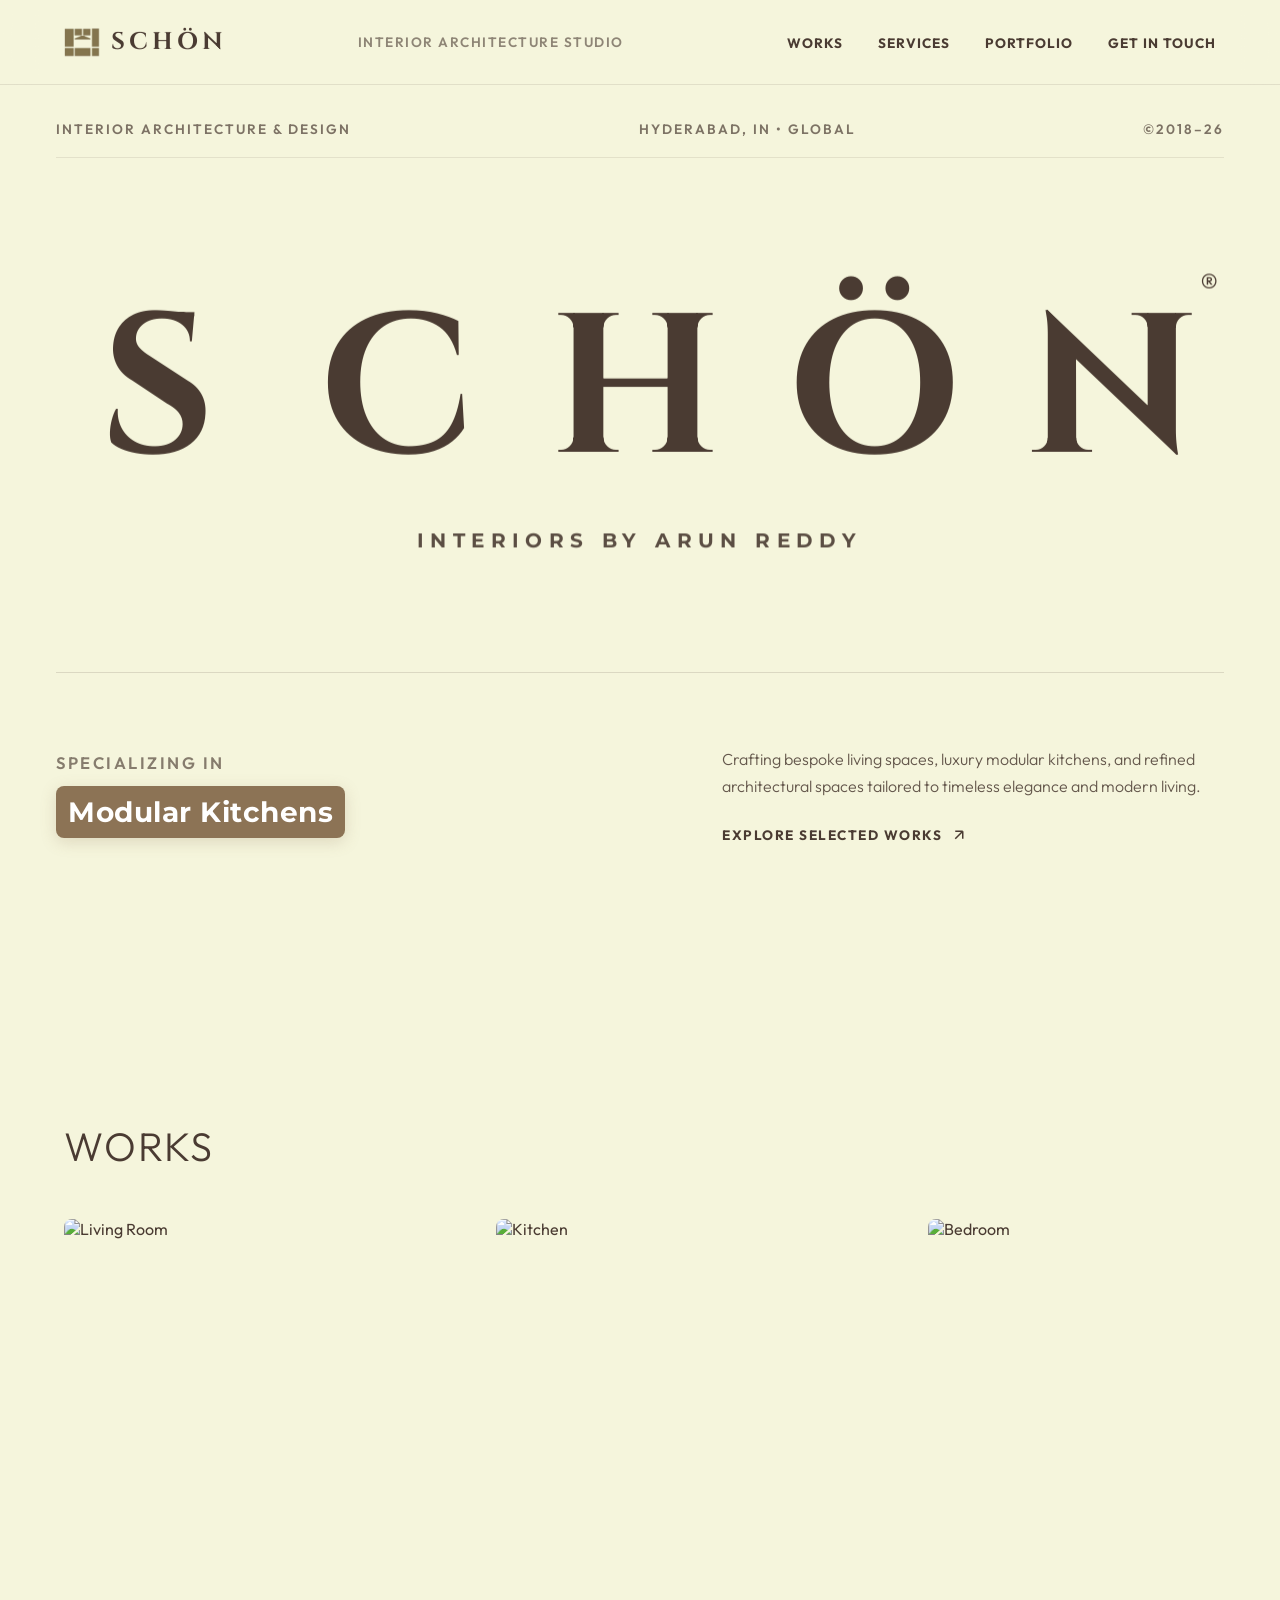
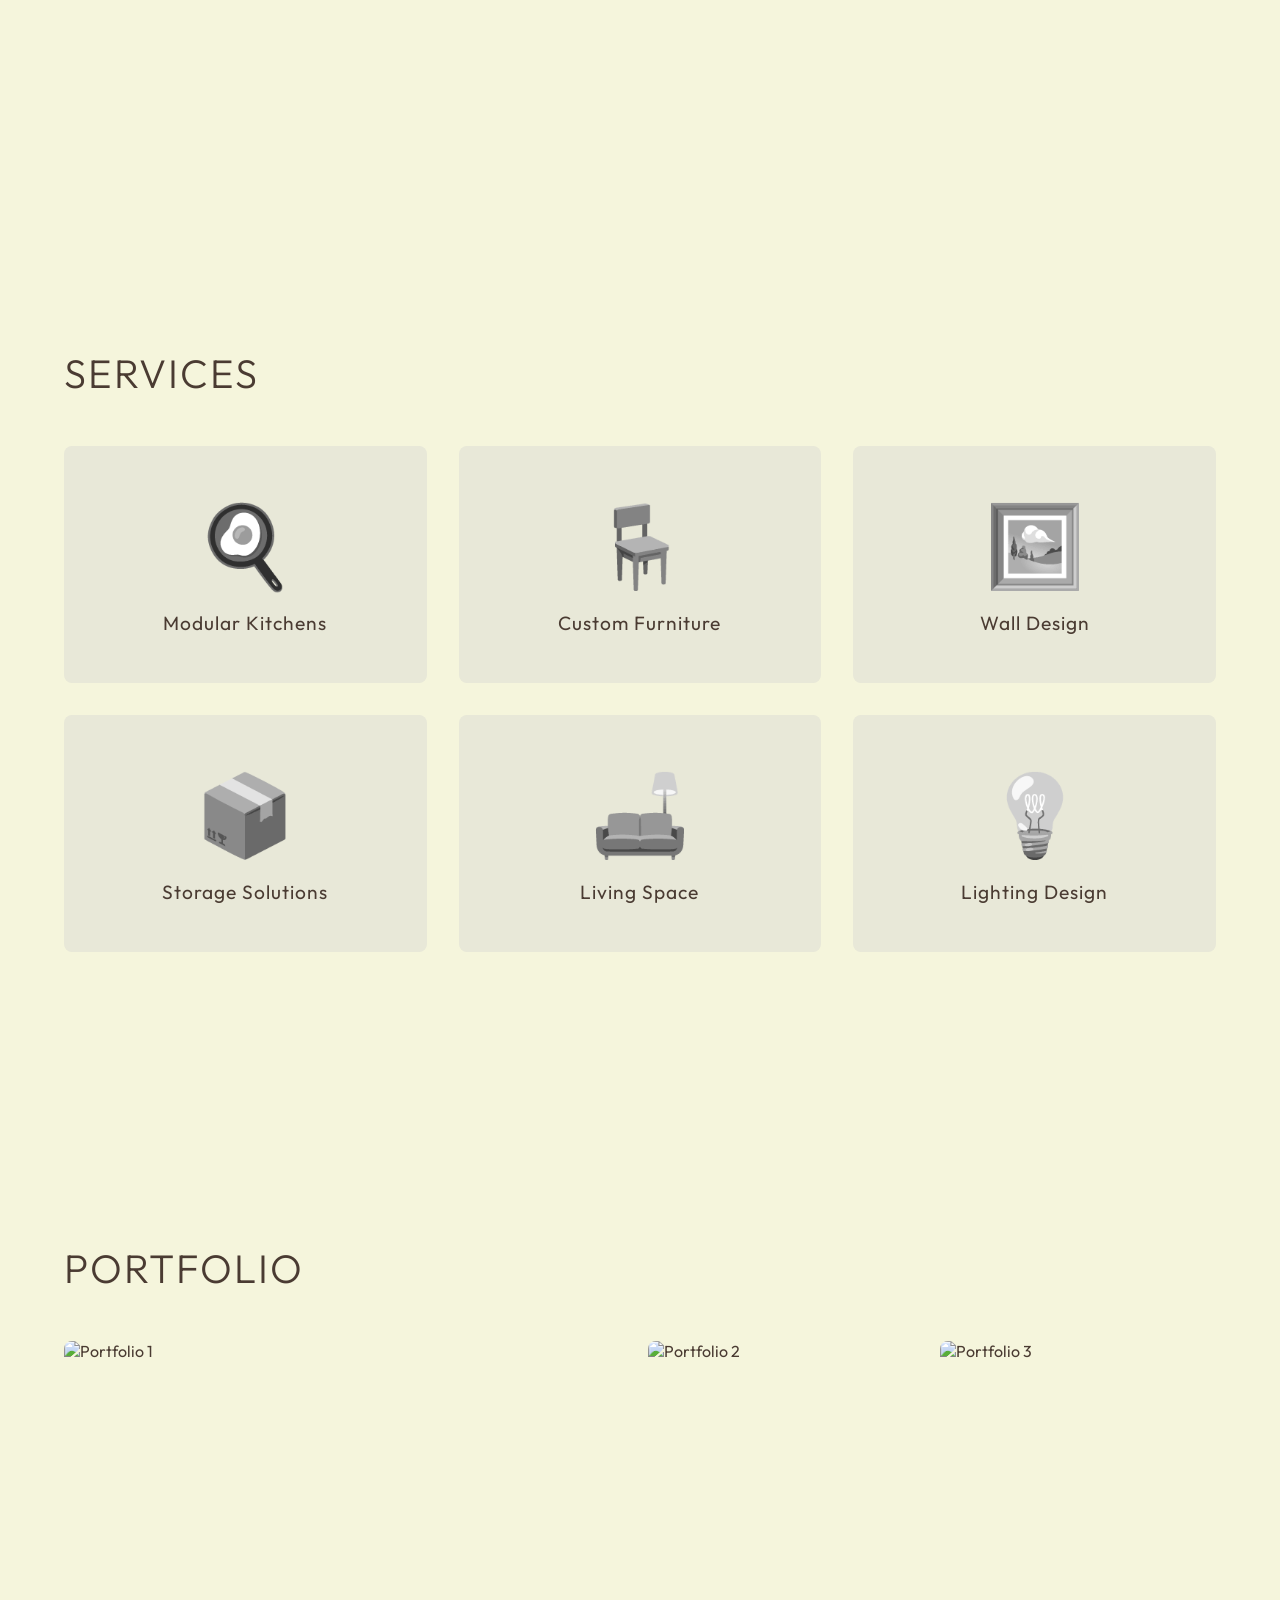
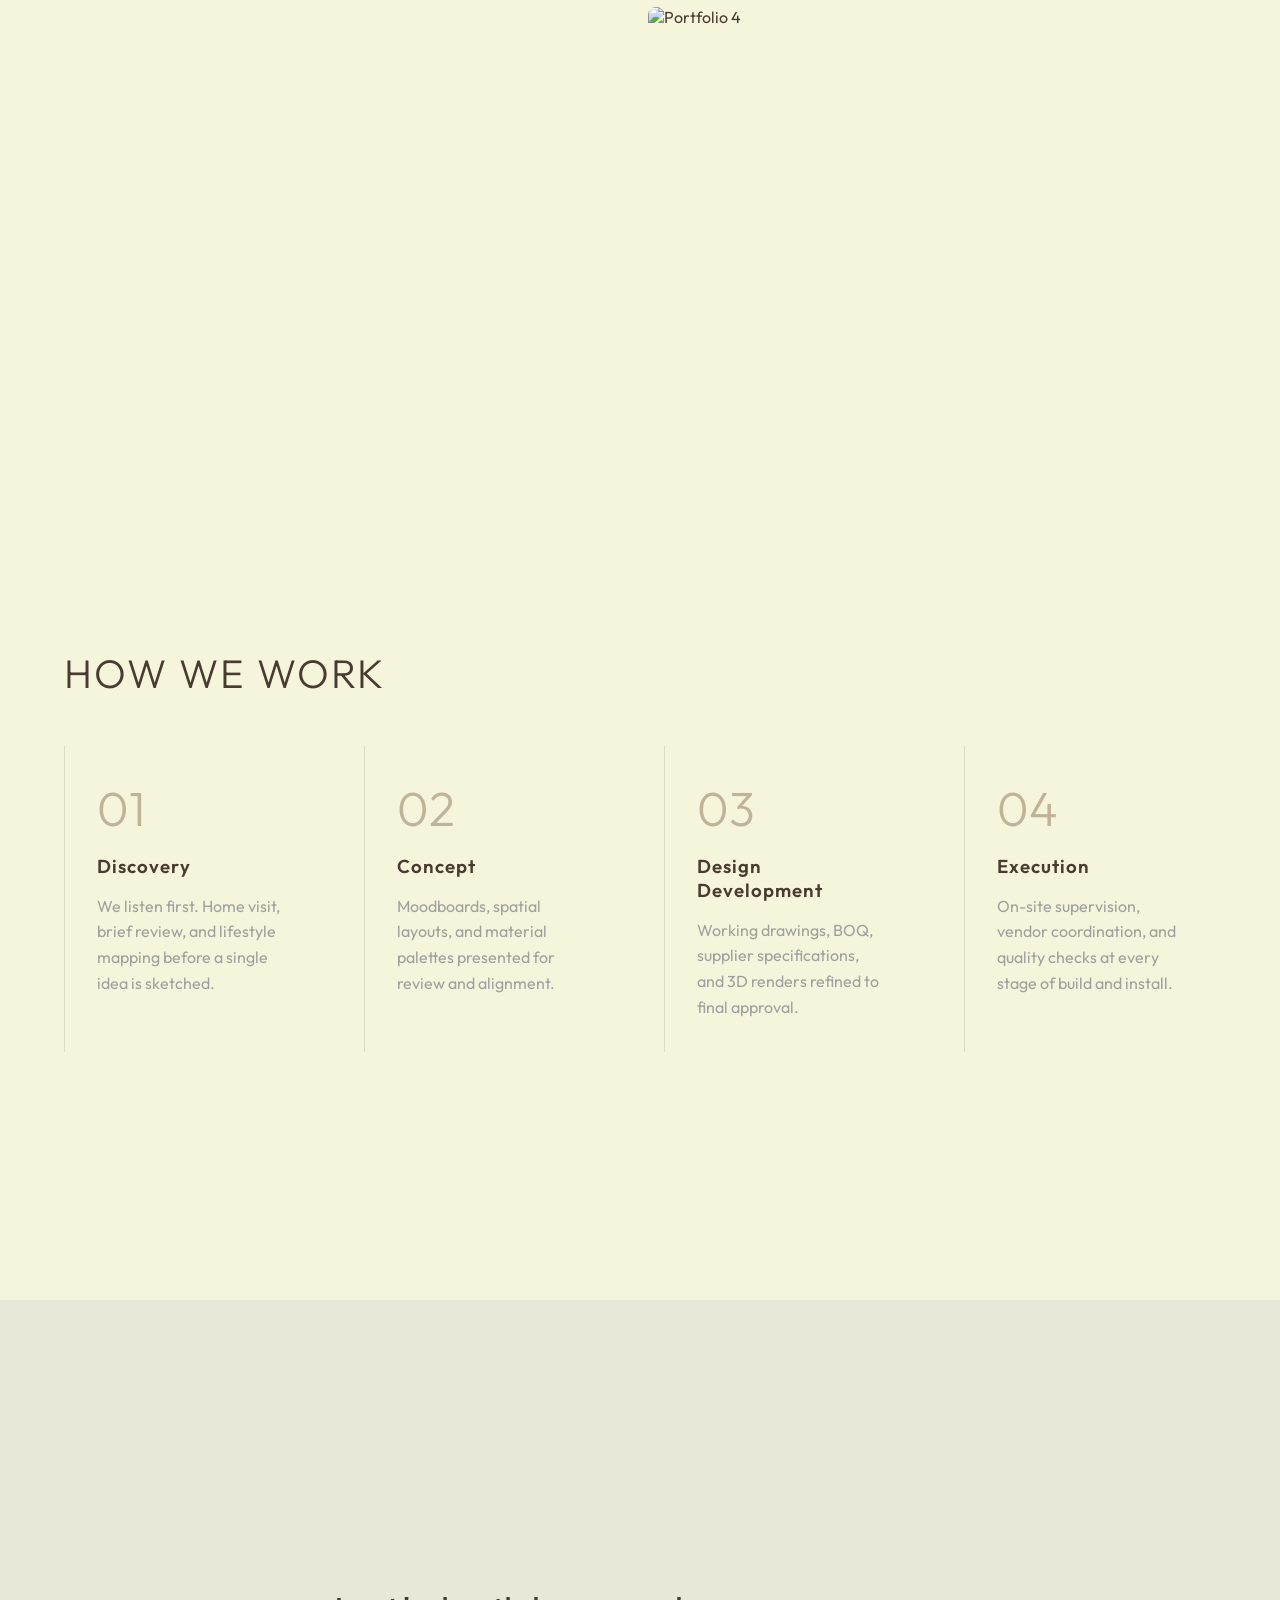
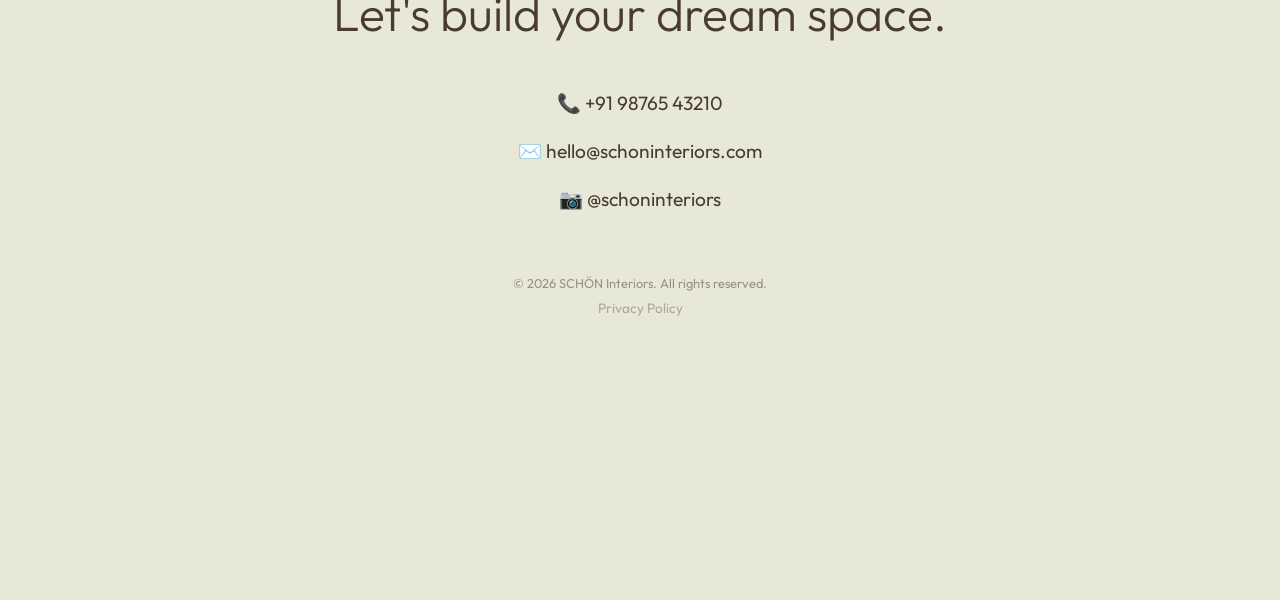
==== commit e75125c9: "updated startup animation" ====
--- a/index.html
+++ b/index.html
@@ -7,36 +7,31 @@
     <title>SCHÖN | Interiors by Arun Reddy</title>
     <link rel="stylesheet" href="styles/style.css">
     <link rel="preconnect" href="https://fonts.googleapis.com">
+    <link rel="preconnect" href="https://fonts.gstatic.com" crossorigin>
     <link
-        href="https://fonts.googleapis.com/css2?family=Cinzel:wght@400;600;700&family=Montserrat:wght@300;400;600&family=Outfit:wght@300;400;600&display=swap"
+        href="https://fonts.googleapis.com/css2?family=Cinzel:wght@400;600;700;800&family=Montserrat:wght@300;400;600;800;900&family=Outfit:wght@300;400;600;800;900&family=Syne:wght@700;800&display=swap"
         rel="stylesheet">
     <link rel="icon" type="image/png" href="assets/logo_transparent.png">
 </head>
 
 <body>
-    <!-- Intro Animation -->
-    <div id="intro">
-        <div style="display: flex; align-items: center; gap: 20px;">
-            <img src="assets/logo_transparent.png" alt="SCHÖN Logo"
-                style="height: 120px; opacity: 0; animation: fadeIn 0.5s forwards;">
-            <div style="font-family: 'Cinzel', serif; font-size: 4rem; font-weight: 700; display: flex;">
-                <span style="opacity: 0; animation: blurTextIn 0.8s forwards 0.5s;">S</span>
-                <span style="opacity: 0; animation: blurTextIn 0.8s forwards 0.6s;">C</span>
-                <span style="opacity: 0; animation: blurTextIn 0.8s forwards 0.7s;">H</span>
-                <span style="opacity: 0; animation: blurTextIn 0.8s forwards 0.8s;">Ö</span>
-                <span style="opacity: 0; animation: blurTextIn 0.8s forwards 0.9s;">N</span>
-            </div>
-        </div>
-    </div>
-
     <!-- Header -->
     <header id="header">
         <a href="index.html" class="logo"
             style="text-decoration:none; color:inherit; display: flex; align-items: center;">
-            <img src="assets/logo_transparent.png" alt="SCHÖN Logo" style="height: 40px; display: block;">
-            <span
-                style="font-family: 'Cinzel', serif; font-size: 1.5rem; font-weight: 700; margin-left: 10px;">SCHÖN</span>
+            <img src="assets/logo_transparent.png" alt="SCHÖN Logo" class="logo-img" style="height: 36px; display: block;">
+            <span class="logo-name-container">
+                <span class="char-slot"><span class="char-inner" style="--delay: 0.05s;">S</span></span>
+                <span class="char-slot"><span class="char-inner" style="--delay: 0.10s;">C</span></span>
+                <span class="char-slot"><span class="char-inner" style="--delay: 0.15s;">H</span></span>
+                <span class="char-slot o-slot"><span class="char-inner" style="--delay: 0.20s;">Ö</span></span>
+                <span class="char-slot n-slot">
+                    <span class="char-inner" style="--delay: 0.25s;">N</span>
+                    <span class="symbol-slot"><span class="char-inner symbol" style="--delay: 0.30s;">®</span></span>
+                </span>
+            </span>
         </a>
+        <div class="header-studio-tag">Interior Architecture Studio</div>
         <nav>
             <a href="#works">Works</a>
             <a href="#services">Services</a>
@@ -46,25 +41,52 @@
     </header>
 
     <!-- Hero Section -->
-    <section id="hero" style="position: relative; overflow: hidden;">
-        <!-- Native Vector Cartoon Furniture (Emojis) Popouts -->
-        <div class="popout-furniture" style="--x: -300px; --y: -200px; --rot: -15deg; --delay: 0.2s;">🛋️</div>
-        <div class="popout-furniture" style="--x: 350px; --y: -150px; --rot: 25deg; --delay: 0.4s;">🪑</div>
-        <div class="popout-furniture" style="--x: -350px; --y: 180px; --rot: -20deg; --delay: 0.6s;">🪞</div>
-        <div class="popout-furniture" style="--x: 300px; --y: 220px; --rot: 15deg; --delay: 0.8s;">🛏️</div>
-
-        <div class="hero-content" style="position: relative; z-index: 1;">
-            <div style="display: flex; align-items: center; justify-content: center; margin-bottom: 1.5rem;">
-                <img src="assets/logo_transparent.png" class="hero-title" alt="SCHÖN Logo"
-                    style="height: 150px; margin-right: 20px;">
-                <h1 style="font-family: 'Cinzel', serif; font-size: 4rem; font-weight: 700; margin: 0;">SCHÖN</h1>
-            </div>
-            <hr style="width: 80%; border: none; border-top: 2px solid var(--text-color); margin: 0 auto 1.5rem;">
-            <h2 class="hero-subtitle" style="text-transform: uppercase; font-size: 1.5rem;">INTERIORS BY ARUN REDDY</h2>
-            <h3
-                style="margin-top: 1.5rem; font-size: 1.8rem; font-weight: 300; display: flex; align-items: center; justify-content: center; gap: 0.5rem; flex-wrap: wrap;">
-                Specializing in <span class="rotating-box"><span id="rotating-text" class="rotating-text">Modular
-                        Kitchens</span></span></h3>
+    <section id="hero">
+        <div class="hero-container">
+            <div class="hero-top-bar">
+                <span class="hero-tag">Interior Architecture & Design</span>
+                <span class="hero-loc">Hyderabad, IN &bull; Global</span>
+                <span class="hero-est">&copy;2018&ndash;26</span>
+            </div>
+
+            <!-- Giant SCHÖN® Brand Headline Covering Half the Screen -->
+            <div class="hero-main-title-wrap">
+                <h1 class="hero-name-container">
+                    <span class="char-slot"><span class="char-inner" style="--delay: 0.1s;">S</span></span>
+                    <span class="char-slot"><span class="char-inner" style="--delay: 0.18s;">C</span></span>
+                    <span class="char-slot"><span class="char-inner" style="--delay: 0.26s;">H</span></span>
+                    <span class="char-slot o-slot"><span class="char-inner" style="--delay: 0.34s;">Ö</span></span>
+                    <span class="char-slot n-slot">
+                        <span class="char-inner" style="--delay: 0.42s;">N</span>
+                        <span class="symbol-slot"><span class="char-inner symbol" style="--delay: 0.50s;">®</span></span>
+                    </span>
+                </h1>
+                <div class="hero-subtitle-wrap">
+                    <h2 class="hero-subtitle">INTERIORS BY ARUN REDDY</h2>
+                </div>
+            </div>
+
+            <div class="hero-divider"></div>
+
+            <div class="hero-bottom-grid">
+                <div class="hero-col-left">
+                    <div class="hero-specializing">
+                        <span class="specializing-title">Specializing in</span>
+                        <div class="rotating-box-container">
+                            <span class="rotating-box"><span id="rotating-text" class="rotating-text">Modular Kitchens</span></span>
+                        </div>
+                    </div>
+                </div>
+                <div class="hero-col-right">
+                    <p class="hero-desc">
+                        Crafting bespoke living spaces, luxury modular kitchens, and refined architectural spaces tailored to timeless elegance and modern living.
+                    </p>
+                    <a href="#works" class="hero-cta-link">
+                        <span>Explore Selected Works</span>
+                        <svg width="18" height="18" viewBox="0 0 24 24" fill="none" stroke="currentColor" stroke-width="2"><path d="M7 17L17 7M17 7H7M17 7V17"/></svg>
+                    </a>
+                </div>
+            </div>
         </div>
     </section>
 
--- a/styles/style.css
+++ b/styles/style.css
@@ -24,50 +24,91 @@
     overflow-x: hidden;
 }
 
-/* Intro Animation */
-#intro {
-    position: fixed;
+/* ==========================================================================
+   Opening Name Typography Animation (Zajno Kinetic Reveal Style)
+   🐴 PONYTAIL: Native CSS character slot reveal using transform & cubic-bezier easing.
+   Ceiling: Characters are statically wrapped in HTML rather than dynamically split at runtime.
+   Upgrade Path: If dynamic multiline split headings are needed across CMS data, use a small JS split function.
+   ========================================================================== */
+.logo-name-container {
+    display: inline-flex;
+    align-items: baseline;
+    user-select: none;
+    font-family: 'Cinzel', serif;
+    font-size: 1.5rem;
+    font-weight: 700;
+    margin-left: 10px;
+}
+
+.logo-name-container .n-slot {
+    position: relative;
+    display: inline-flex;
+    align-items: baseline;
+}
+
+.logo-name-container .symbol-slot {
+    position: absolute;
     top: 0;
-    left: 0;
-    width: 100%;
-    height: 100vh;
-    background-color: var(--bg-color);
-    z-index: 9999;
-    display: flex;
+    right: -0.75em;
+    overflow: hidden;
+    display: inline-flex;
+    align-items: flex-start;
+}
+
+.logo-name-container .char-inner.symbol {
+    font-family: 'Outfit', 'Montserrat', sans-serif;
+    font-size: 0.55em;
+    font-weight: 500;
+    line-height: 1;
+}
+
+.char-slot {
+    position: relative;
+    overflow: hidden;
+    display: inline-flex;
+    align-items: baseline;
     justify-content: center;
-    align-items: center;
-    animation: fadeOut 1s ease-in-out 2.5s forwards;
-}
-
-@keyframes fadeIn {
-    to { opacity: 1; }
-}
-
-/* 🐴 PONYTAIL: Native CSS animation instead of React + Framer Motion. 
-   Ceiling: No scroll-intersection triggers or complex dynamic easing out of the box. 
-   Upgrade Path: If complex scroll triggers or dynamic text splitting are needed, integrate a JS library like GSAP or Framer Motion. */
-@keyframes blurTextIn {
+    padding: 0.25em 1px 0.05em;
+    margin-top: -0.25em;
+    margin-bottom: -0.05em;
+}
+
+.char-inner {
+    display: inline-block;
+    color: var(--text-color);
+    letter-spacing: 2px;
+    line-height: 1.2;
+    transform: translate3d(0, 115%, 0);
+    opacity: 0;
+    animation: zajnoCharReveal 0.85s cubic-bezier(0.16, 1, 0.3, 1) var(--delay) forwards;
+    will-change: transform, opacity;
+}
+
+.logo-img,
+.hero-logo-img {
+    opacity: 0;
+    animation: fadeInLogo 0.7s ease-out 0.1s forwards;
+}
+
+@keyframes fadeInLogo {
+    from {
+        opacity: 0;
+        transform: scale(0.92);
+    }
+    to {
+        opacity: 1;
+        transform: scale(1);
+    }
+}
+
+@keyframes zajnoCharReveal {
     0% {
+        transform: translate3d(0, 115%, 0);
         opacity: 0;
-        filter: blur(10px);
-        transform: translateY(-50px);
-    }
-    50% {
-        opacity: 0.5;
-        filter: blur(5px);
-        transform: translateY(5px);
     }
     100% {
+        transform: translate3d(0, 0, 0);
         opacity: 1;
-        filter: blur(0);
-        transform: translateY(0);
-    }
-}
-
-@keyframes fadeOut {
-    to {
-        opacity: 0;
-        visibility: hidden;
     }
 }
 
@@ -77,13 +118,30 @@
     top: 0;
     left: 0;
     width: 100%;
-    padding: 2rem 4rem;
+    padding: 1.5rem 4rem;
     display: flex;
     justify-content: space-between;
     align-items: center;
     z-index: 1000;
-    background: rgba(245, 245, 220, 0.4);
-    backdrop-filter: blur(10px);
+    background: rgba(245, 245, 220, 0.8);
+    backdrop-filter: blur(16px);
+    border-bottom: 1px solid rgba(74, 59, 50, 0.12);
+    opacity: 0;
+    transform: translate3d(0, -100%, 0);
+    transition: opacity 0.8s cubic-bezier(0.16, 1, 0.3, 1), transform 0.8s cubic-bezier(0.16, 1, 0.3, 1);
+}
+
+body.hero-revealed header {
+    opacity: 1;
+    transform: translate3d(0, 0, 0);
+}
+
+.header-studio-tag {
+    font-size: 0.85rem;
+    font-weight: 600;
+    text-transform: uppercase;
+    letter-spacing: 1.5px;
+    opacity: 0.6;
 }
 
 .logo {
@@ -97,7 +155,7 @@
     color: var(--text-color);
     text-decoration: none;
     margin-left: 2rem;
-    font-size: 0.9rem;
+    font-size: 0.85rem;
     font-weight: 700;
     text-transform: uppercase;
     letter-spacing: 1px;
@@ -125,64 +183,294 @@
     letter-spacing: 2px;
 }
 
-/* Hero Section */
+/* ==========================================================================
+   Hero Section (Zajno Style Half-Screen Typography)
+   ========================================================================== */
 #hero {
-    height: 100vh;
-    display: flex;
+    min-height: 100vh;
+    padding: 7.5rem 3.5rem 3.5rem;
+    display: flex;
+    flex-direction: column;
+    justify-content: space-between;
+    box-sizing: border-box;
+    position: relative;
+}
+
+.hero-container {
+    width: 100%;
+    max-width: 1750px;
+    margin: 0 auto;
+    display: flex;
+    flex-direction: column;
+    justify-content: space-between;
+    flex-grow: 1;
+}
+
+.hero-top-bar {
+    display: flex;
+    justify-content: space-between;
+    align-items: center;
+    font-size: 0.85rem;
+    font-weight: 600;
+    text-transform: uppercase;
+    letter-spacing: 2px;
+    opacity: 0;
+    transform: translate3d(0, -12px, 0);
+    padding-bottom: 1.2rem;
+    border-bottom: 1px solid rgba(74, 59, 50, 0.15);
+    transition: opacity 0.8s cubic-bezier(0.16, 1, 0.3, 1), transform 0.8s cubic-bezier(0.16, 1, 0.3, 1);
+}
+
+body.hero-revealed .hero-top-bar {
+    opacity: 0.7;
+    transform: translate3d(0, 0, 0);
+}
+
+.hero-main-title-wrap {
+    width: 100%;
+    min-height: 48vh;
+    display: flex;
+    flex-direction: column;
     align-items: center;
     justify-content: center;
+    padding: 2.5rem 0 1.5rem;
+    overflow: visible;
+}
+
+.hero-name-container {
+    font-family: 'Cinzel', serif;
+    font-size: clamp(5rem, 15.5vw, 18.5rem);
+    font-weight: 700;
+    line-height: 1.15;
+    display: flex;
+    justify-content: space-between;
+    align-items: baseline;
+    width: 100%;
+    margin: 0;
+    text-transform: uppercase;
+    gap: clamp(0.5rem, 2vw, 3rem);
+}
+
+.hero-name-container .char-slot {
+    position: relative;
+    overflow: hidden;
+    display: inline-flex;
+    align-items: baseline;
+    justify-content: center;
+    padding: 0.3em clamp(0.2rem, 0.6vw, 0.8rem) 0.1em;
+    margin-top: -0.3em;
+    margin-bottom: -0.1em;
+    flex: 1;
     text-align: center;
 }
 
-.hero-content .hero-title {
-    font-family: 'Cinzel', serif;
-    font-size: 6rem;
-    font-weight: 400;
-    letter-spacing: 5px;
-    margin-bottom: 1rem;
-}
-
-.hero-content .hero-subtitle {
+.hero-name-container .char-slot.o-slot {
+    padding-top: 0.4em;
+    margin-top: -0.4em;
+}
+
+.hero-name-container .char-slot.n-slot {
+    position: relative;
+    display: inline-flex;
+    align-items: baseline;
+    justify-content: center;
+    overflow: visible;
+}
+
+.hero-name-container .symbol-slot {
+    position: absolute;
+    top: 0.25em;
+    right: clamp(-0.1rem, 0.5vw, 1.2rem);
+    overflow: hidden;
+    display: inline-flex;
+    align-items: flex-start;
+    justify-content: center;
+    line-height: 1;
+}
+
+.hero-name-container .char-inner {
+    display: inline-block;
+    color: var(--text-color);
+    letter-spacing: 0.05em;
+    line-height: 1.15;
+    transform: translate3d(0, 125%, 0);
+    opacity: 0;
+    animation: zajnoCharReveal 0.95s cubic-bezier(0.16, 1, 0.3, 1) var(--delay) forwards;
+    will-change: transform, opacity;
+}
+
+.hero-name-container .char-inner.symbol {
+    font-family: 'Outfit', 'Montserrat', sans-serif;
+    font-size: clamp(1.2rem, 2.6vw, 3.2rem);
+    font-weight: 600;
+    letter-spacing: 0;
+    line-height: 1;
+}
+
+.hero-subtitle-wrap {
+    width: 100%;
+    display: flex;
+    justify-content: center;
+    overflow: hidden;
+    margin-top: 1.25rem;
+}
+
+.hero-subtitle {
     font-family: 'Montserrat', sans-serif;
-    font-size: 3rem;
-    font-weight: 700;
-    line-height: 1.2;
-    letter-spacing: 2px;
-}
-
-/* 🐴 PONYTAIL: Native CSS + JS text rotation instead of React + Framer Motion. 
-   Ceiling: Cannot easily do per-character stagger animations without a complex JS library. 
-   Upgrade Path: Use GSAP TextPlugin or Framer Motion if complex per-character split text animations are required. */
+    font-size: clamp(0.95rem, 1.6vw, 1.65rem);
+    font-weight: 700;
+    letter-spacing: clamp(4px, 0.5vw, 8px);
+    text-transform: uppercase;
+    color: var(--text-color);
+    margin: 0;
+    opacity: 0;
+    transform: translate3d(0, 115%, 0);
+    animation: subtitleReveal 0.85s cubic-bezier(0.16, 1, 0.3, 1) 0.65s forwards;
+    will-change: transform, opacity;
+}
+
+@keyframes subtitleReveal {
+    0% {
+        opacity: 0;
+        transform: translate3d(0, 115%, 0);
+    }
+    100% {
+        opacity: 0.9;
+        transform: translate3d(0, 0, 0);
+    }
+}
+
+.hero-divider {
+    width: 100%;
+    height: 1px;
+    background-color: var(--text-color);
+    opacity: 0;
+    transform: scaleX(0);
+    transform-origin: left;
+    margin: 1rem 0 2.5rem;
+    transition: opacity 0.8s ease 0.1s, transform 0.8s cubic-bezier(0.16, 1, 0.3, 1) 0.1s;
+}
+
+body.hero-revealed .hero-divider {
+    opacity: 0.15;
+    transform: scaleX(1);
+}
+
+.hero-bottom-grid {
+    display: grid;
+    grid-template-columns: 1.2fr 1fr;
+    gap: 4rem;
+    align-items: center;
+}
+
+.hero-col-left {
+    display: flex;
+    flex-direction: column;
+}
+
+.hero-specializing {
+    display: flex;
+    flex-direction: column;
+    gap: 0.85rem;
+    align-items: flex-start;
+    opacity: 0;
+    transform: translate3d(0, 20px, 0);
+    transition: opacity 0.8s cubic-bezier(0.16, 1, 0.3, 1) 0.15s, transform 0.8s cubic-bezier(0.16, 1, 0.3, 1) 0.15s;
+}
+
+body.hero-revealed .hero-specializing {
+    opacity: 1;
+    transform: translate3d(0, 0, 0);
+}
+
+.specializing-title {
+    font-size: clamp(0.95rem, 1.3vw, 1.25rem);
+    font-weight: 600;
+    text-transform: uppercase;
+    letter-spacing: 2.5px;
+    opacity: 0.65;
+    color: var(--text-color);
+}
+
+.rotating-box-container {
+    display: flex;
+    align-items: center;
+    width: 100%;
+}
+
+
+
+.hero-col-right {
+    opacity: 0;
+    transform: translate3d(0, 20px, 0);
+    transition: opacity 0.8s cubic-bezier(0.16, 1, 0.3, 1) 0.25s, transform 0.8s cubic-bezier(0.16, 1, 0.3, 1) 0.25s;
+}
+
+body.hero-revealed .hero-col-right {
+    opacity: 1;
+    transform: translate3d(0, 0, 0);
+}
+
+.hero-desc {
+    font-size: clamp(1rem, 1.25vw, 1.2rem);
+    line-height: 1.7;
+    opacity: 0.85;
+    font-weight: 300;
+    margin-bottom: 1.5rem;
+}
+
+.hero-cta-link {
+    display: inline-flex;
+    align-items: center;
+    gap: 8px;
+    font-weight: 700;
+    text-transform: uppercase;
+    letter-spacing: 1.5px;
+    font-size: 0.85rem;
+    color: var(--text-color);
+    text-decoration: none;
+    transition: var(--transition);
+}
+
+.hero-cta-link:hover {
+    color: var(--accent-color);
+    transform: translateX(6px);
+}
+
+/* Rotating Specialization Box */
 .rotating-box {
     display: inline-flex;
     align-items: center;
     justify-content: center;
     background-color: var(--accent-color);
     color: #ffffff;
-    padding: 0.2rem 0.8rem;
-    border-radius: 6px;
+    padding: 0.55rem 1.4rem;
+    border-radius: 8px;
     overflow: hidden;
-    transition: width 0.4s ease;
+    transition: width 0.35s cubic-bezier(0.16, 1, 0.3, 1);
     white-space: nowrap;
+    box-shadow: 0 4px 16px rgba(140, 115, 85, 0.22);
 }
 
 .rotating-text {
+    font-family: 'Montserrat', sans-serif;
+    font-size: clamp(1.2rem, 2.2vw, 2.1rem);
+    font-weight: 700;
+    color: #ffffff;
+    letter-spacing: 0.5px;
     display: inline-block;
-    font-weight: 600;
     white-space: nowrap;
-    transition: opacity 0.4s ease, transform 0.4s ease;
-    opacity: 1;
-    transform: translateY(0);
+    transition: opacity 0.35s ease, transform 0.35s ease;
 }
 
 .rotating-text.fade-out {
     opacity: 0;
-    transform: translateY(-100%);
+    transform: translateY(14px);
 }
 
 .rotating-text.fade-in {
     opacity: 0;
-    transform: translateY(100%);
+    transform: translateY(-14px);
     transition: none;
 }
 
@@ -422,20 +710,57 @@
     font-size: 0.8rem;
 }
 
-/* Responsive */
+@media (max-width: 900px) {
+    header {
+        padding: 1.2rem 2rem;
+    }
+
+    .header-studio-tag {
+        display: none;
+    }
+
+    #hero {
+        padding: 6.5rem 2rem 2.5rem;
+    }
+
+    .hero-main-title-wrap {
+        min-height: 38vh;
+        padding: 1.5rem 0;
+    }
+
+    .hero-bottom-grid {
+        grid-template-columns: 1fr;
+        gap: 2rem;
+    }
+
+    .hero-name-container {
+        font-size: clamp(4rem, 16vw, 9rem);
+    }
+}
+
 @media (max-width: 768px) {
     header {
-        padding: 1.5rem;
-        flex-direction: column;
-        gap: 1rem;
+        padding: 1.2rem 1.5rem;
+        flex-direction: row;
+        justify-content: space-between;
+    }
+
+    nav {
+        display: flex;
+        gap: 0.8rem;
     }
 
     nav a {
-        margin: 0 1rem;
-    }
-
-    .hero-content h1 {
-        font-size: 3rem;
+        margin: 0;
+        font-size: 0.75rem;
+    }
+
+    .hero-top-bar {
+        font-size: 0.75rem;
+    }
+
+    .hero-top-bar .hero-loc {
+        display: none;
     }
 
     .services-grid {
@@ -452,27 +777,6 @@
 }
 
 
-/* Popout Furniture Animation */
-.popout-furniture {
-    position: absolute;
-    top: 50%;
-    left: 50%;
-    font-size: 8rem;
-    margin-top: -4rem; /* center offset */
-    margin-left: -4rem; /* center offset */
-    transform: scale(0);
-    opacity: 0;
-    animation: popout 1s cubic-bezier(0.175, 0.885, 0.32, 1.275) var(--delay) forwards;
-    z-index: 0;
-    pointer-events: none; /* so they don't block clicks on text */
-}
-
-@keyframes popout {
-    100% {
-        opacity: 0.6;
-        transform: translate(var(--x), var(--y)) scale(1) rotate(var(--rot));
-    }
-}
 
 /* ==========================================================================
    Privacy Policy & Document Layout Styles
